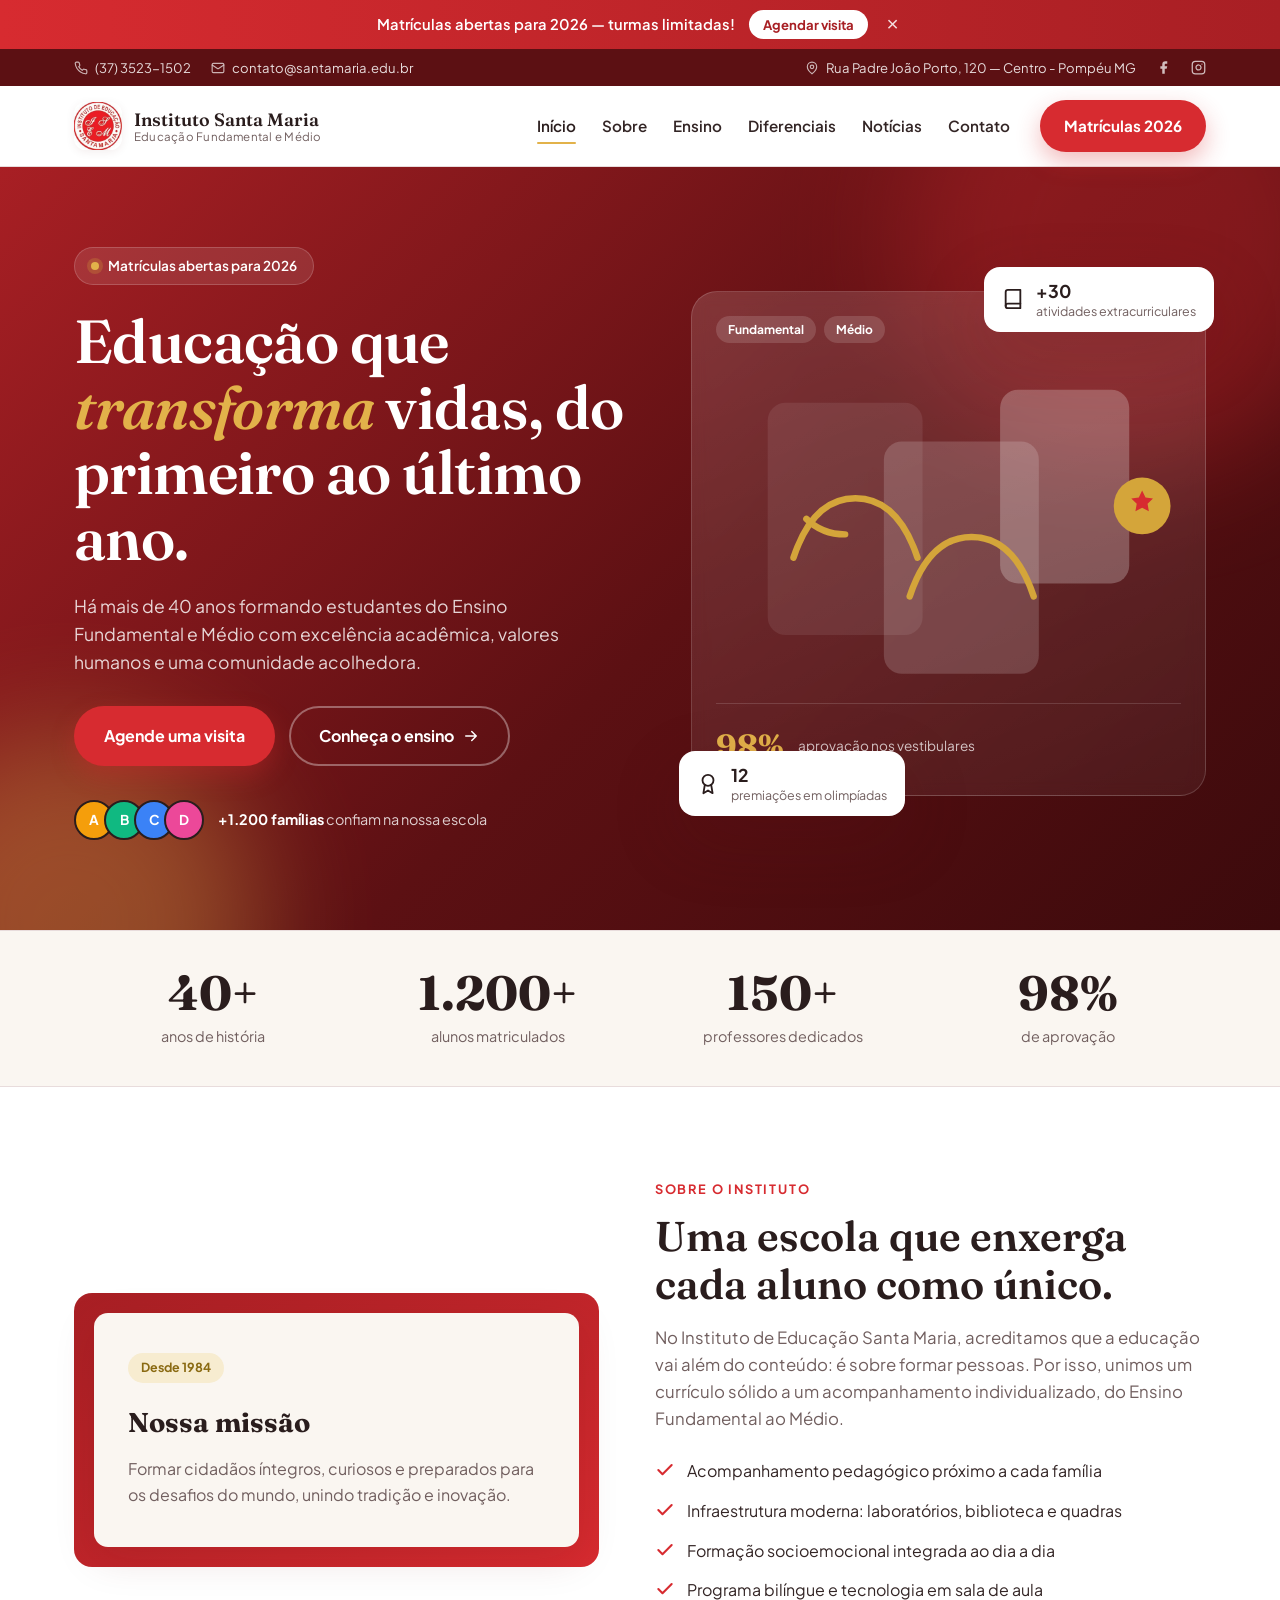
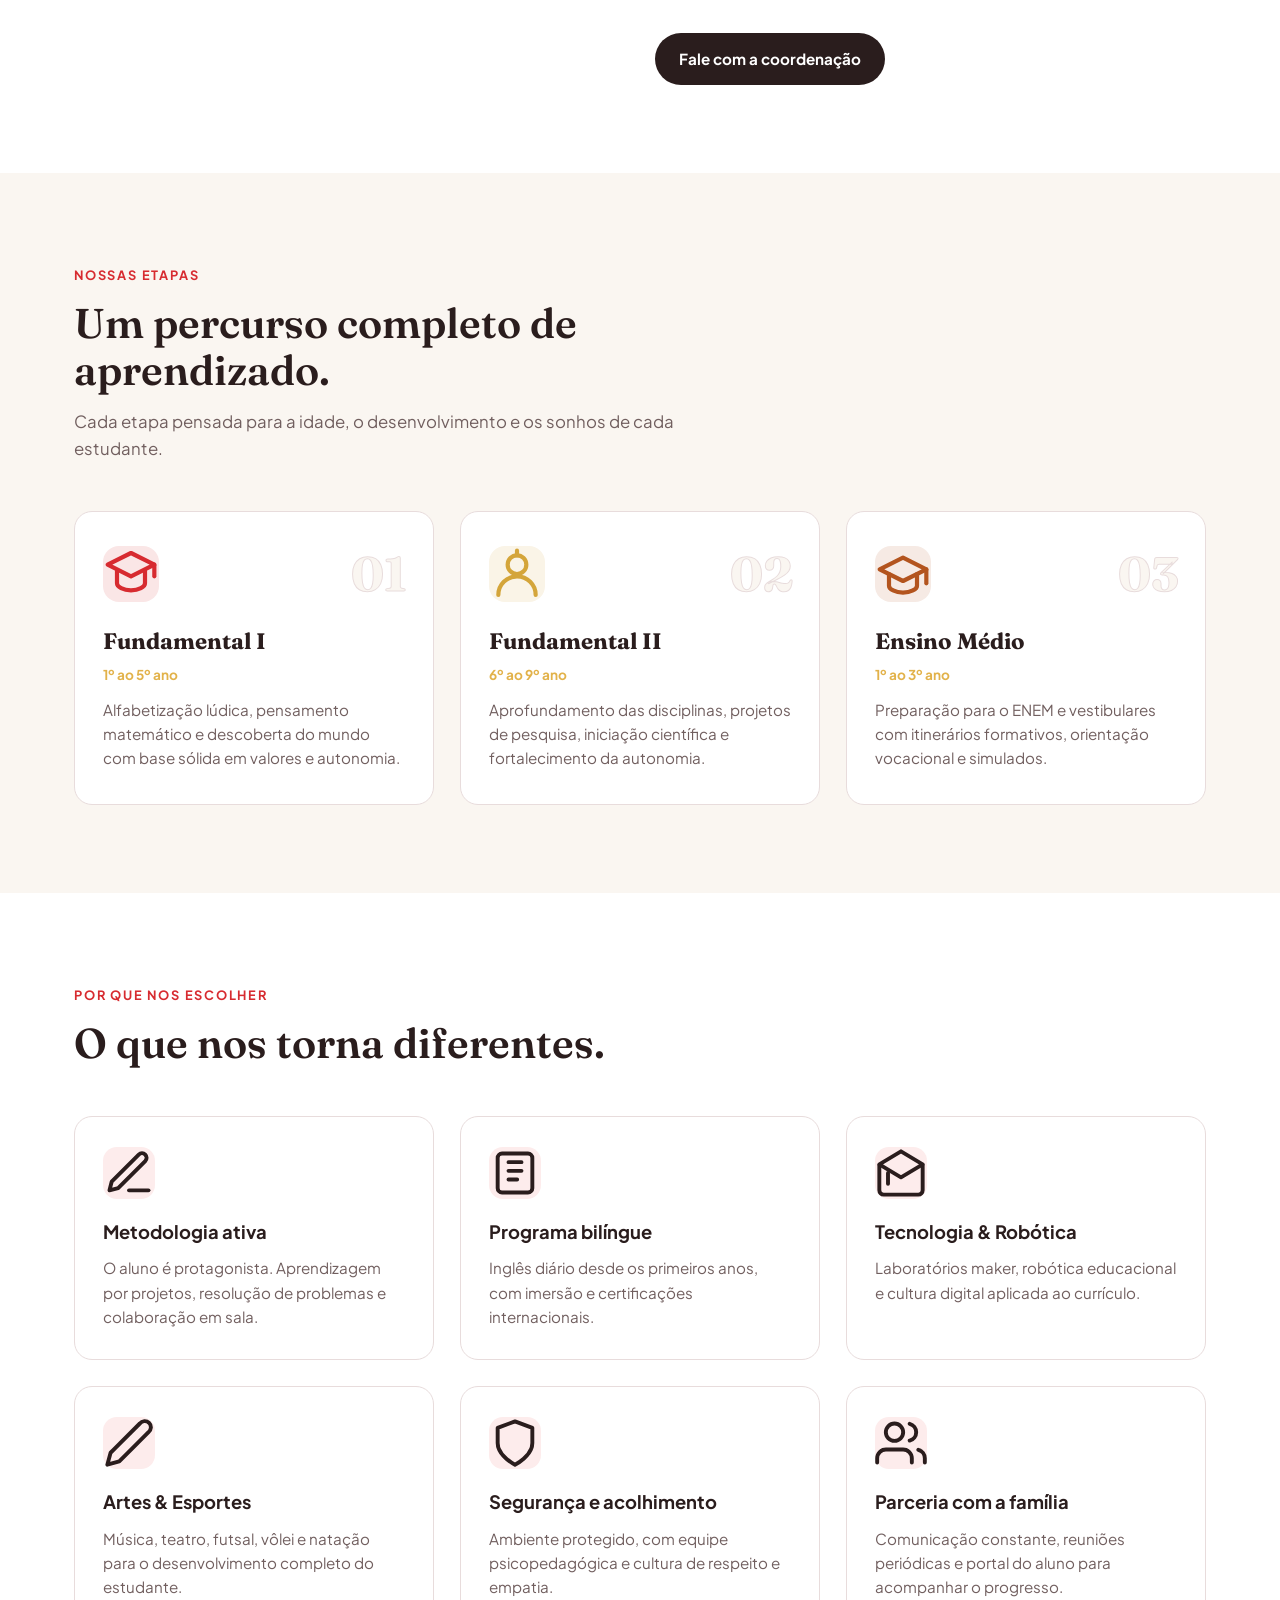
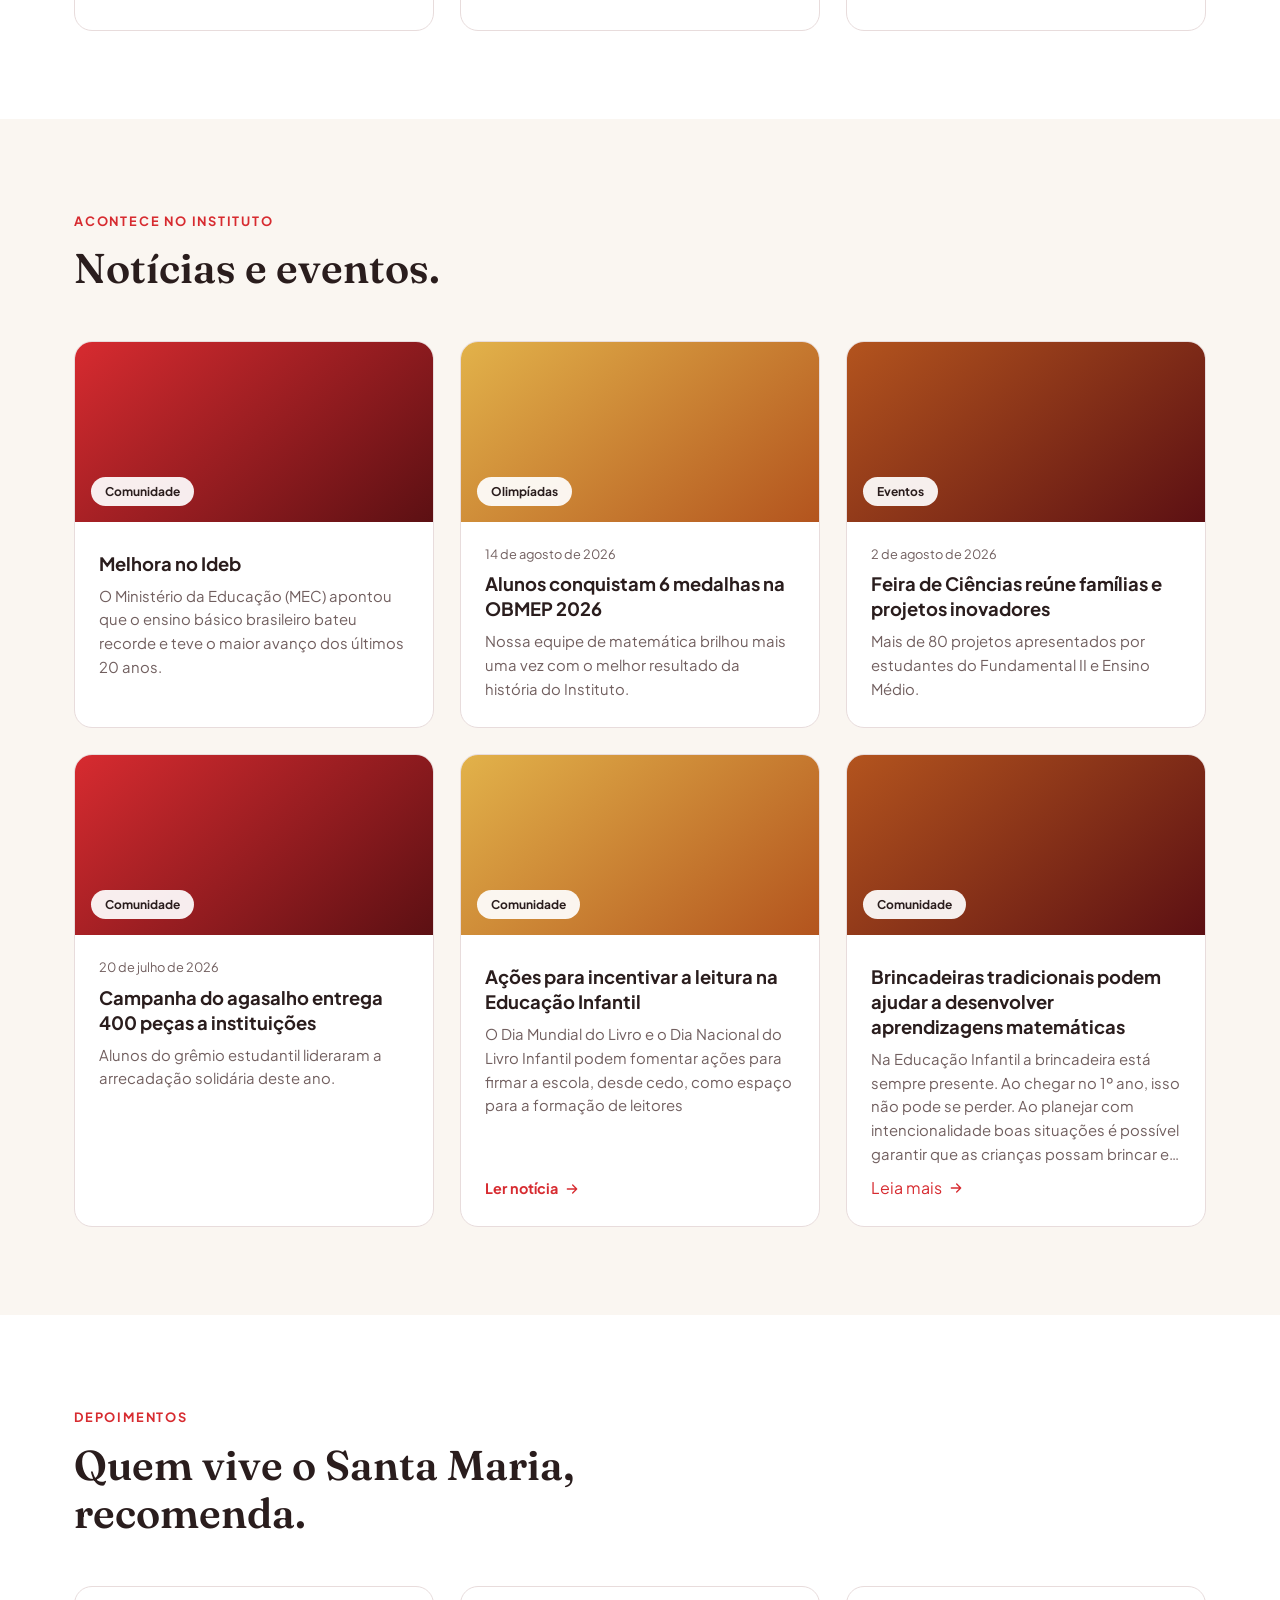
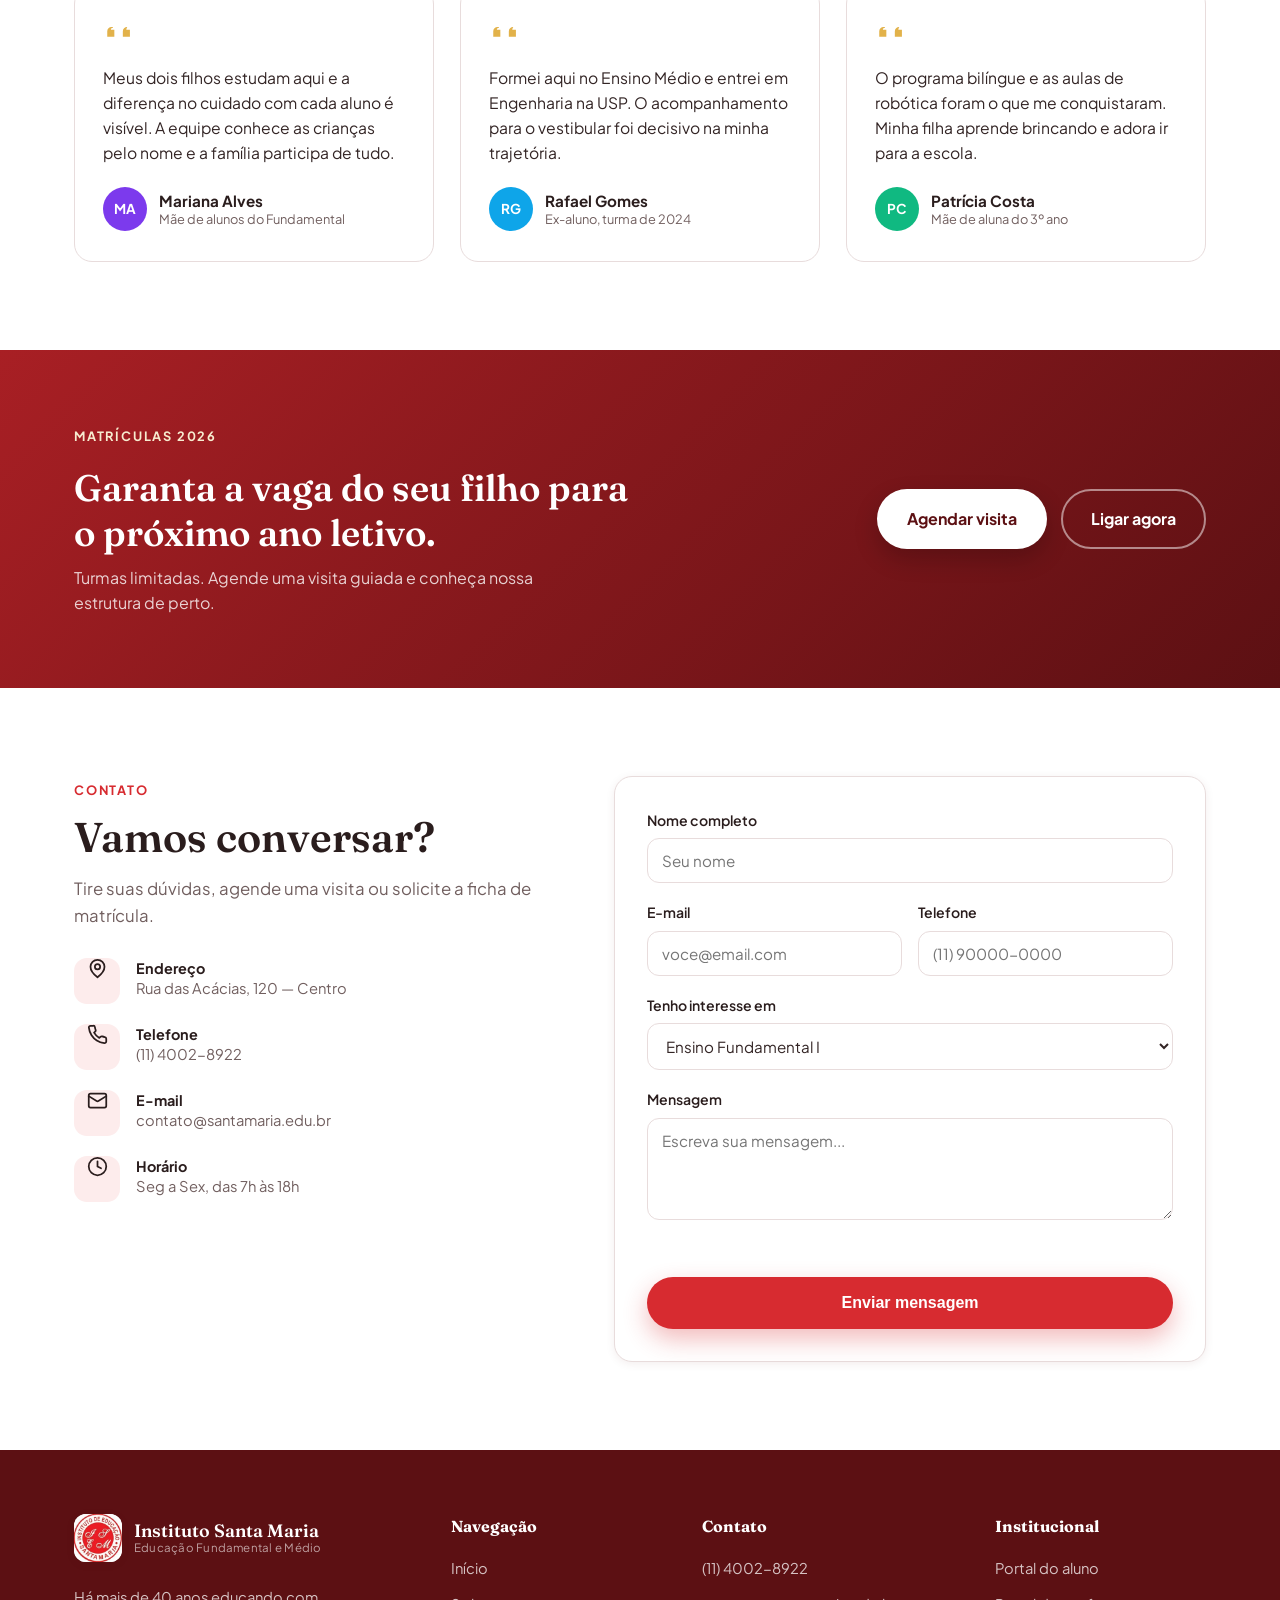
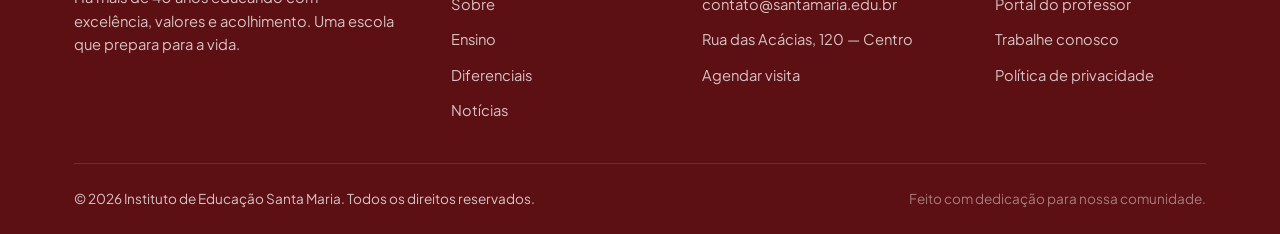
==== index.html @ e044a205 "Leia mais para noticias com conteudo completo (modal)" ====
<!doctype html>
<html lang="pt-BR">
<head>
  <meta charset="UTF-8" />
  <meta name="viewport" content="width=device-width, initial-scale=1.0" />
  <meta name="description" content="Instituto de Educação Santa Maria — Ensino Fundamental e Médio. Educação de excelência que transforma vidas." />
  <meta name="theme-color" content="#d72b30" />
  <title>Instituto de Educação Santa Maria</title>
  <link rel="icon" type="image/png" href="assets/favicon.png" />
  <link rel="preconnect" href="https://fonts.googleapis.com" />
  <link rel="preconnect" href="https://fonts.gstatic.com" crossorigin />
  <link href="https://fonts.googleapis.com/css2?family=Fraunces:opsz,wght@9..144,400;9..144,500;9..144,600;9..144,700&family=Plus+Jakarta+Sans:wght@400;500;600;700;800&display=swap" rel="stylesheet" />
  <link rel="stylesheet" href="css/style.css?v=3" />
</head>
<body>

  <!-- ===== Aviso (editável via CMS) ===== -->
  <div class="aviso" id="avisoBanner" hidden></div>

  <!-- ===== Top bar ===== -->
  <div class="topbar">
    <div class="container topbar__inner">
      <div class="topbar__items">
        <span class="topbar__item">
          <svg class="icon" viewBox="0 0 24 24" fill="none" stroke="currentColor" stroke-width="2" stroke-linecap="round" stroke-linejoin="round"><path d="M22 16.92v3a2 2 0 0 1-2.18 2 19.79 19.79 0 0 1-8.63-3.07 19.5 19.5 0 0 1-6-6 19.79 19.79 0 0 1-3.07-8.67A2 2 0 0 1 4.11 2h3a2 2 0 0 1 2 1.72c.127.96.361 1.903.7 2.81a2 2 0 0 1-.45 2.11L8.09 9.91a16 16 0 0 0 6 6l1.27-1.27a2 2 0 0 1 2.11-.45c.907.339 1.85.573 2.81.7A2 2 0 0 1 22 16.92z"/></svg>
          (37) 3523-1502
        </span>
        <span class="topbar__item topbar__item--hide">
          <svg class="icon" viewBox="0 0 24 24" fill="none" stroke="currentColor" stroke-width="2" stroke-linecap="round" stroke-linejoin="round"><rect x="2" y="4" width="20" height="16" rx="2"/><path d="m22 7-8.97 5.7a1.94 1.94 0 0 1-2.06 0L2 7"/></svg>
          contato@santamaria.edu.br
        </span>
      </div>
      <div class="topbar__items">
        <span class="topbar__item topbar__item--hide">
          <svg class="icon" viewBox="0 0 24 24" fill="none" stroke="currentColor" stroke-width="2" stroke-linecap="round" stroke-linejoin="round"><path d="M20 10c0 6-8 12-8 12s-8-6-8-12a8 8 0 0 1 16 0Z"/><circle cx="12" cy="10" r="3"/></svg>
          Rua Padre João Porto, 120 — Centro - Pompéu MG
        </span>
        <a class="topbar__link" href="#" aria-label="Facebook">
          <svg class="icon" viewBox="0 0 24 24" fill="currentColor"><path d="M18 2h-3a5 5 0 0 0-5 5v3H7v4h3v8h4v-8h3l1-4h-4V7a1 1 0 0 1 1-1h3z"/></svg>
        </a>
        <a class="topbar__link" href="#" aria-label="Instagram">
          <svg class="icon" viewBox="0 0 24 24" fill="none" stroke="currentColor" stroke-width="2" stroke-linecap="round" stroke-linejoin="round"><rect x="2" y="2" width="20" height="20" rx="5"/><path d="M16 11.37A4 4 0 1 1 12.63 8 4 4 0 0 1 16 11.37z"/><line x1="17.5" y1="6.5" x2="17.51" y2="6.5"/></svg>
        </a>
      </div>
    </div>
  </div>

  <!-- ===== Header / Nav ===== -->
  <header class="header" id="header">
    <div class="container header__inner">
      <a href="#inicio" class="brand">
        <span class="brand__emblem" aria-hidden="true">
          <img src="assets/logo-santa-maria.jpg" alt="" />
        </span>
        <span class="brand__text">
          <strong>Instituto Santa Maria</strong>
          <small>Educação Fundamental e Médio</small>
        </span>
      </a>

      <nav class="nav" id="nav">
        <a href="#inicio" class="nav__link is-active">Início</a>
        <a href="#sobre" class="nav__link">Sobre</a>
        <a href="#ensino" class="nav__link">Ensino</a>
        <a href="#diferenciais" class="nav__link">Diferenciais</a>
        <a href="#noticias" class="nav__link">Notícias</a>
        <a href="#contato" class="nav__link">Contato</a>
        <a href="#matricula" class="btn btn--primary nav__cta">Matrículas 2026</a>
      </nav>

      <button class="nav-toggle" id="navToggle" aria-label="Abrir menu" aria-expanded="false">
        <span></span><span></span><span></span>
      </button>
    </div>
  </header>

  <main>
    <!-- ===== Hero ===== -->
    <section class="hero" id="inicio">
      <div class="hero__bg" aria-hidden="true">
        <div class="hero__blob hero__blob--1"></div>
        <div class="hero__blob hero__blob--2"></div>
      </div>
      <div class="container hero__inner">
        <div class="hero__content reveal">
          <span class="chip">
            <span class="chip__dot"></span> Matrículas abertas para 2026
          </span>
          <h1 class="hero__title">Educação que <em>transforma</em> vidas, do primeiro ao último ano.</h1>
          <p class="hero__subtitle">
            Há mais de 40 anos formando estudantes do Ensino Fundamental e Médio com
            excelência acadêmica, valores humanos e uma comunidade acolhedora.
          </p>
          <div class="hero__actions">
            <a href="#matricula" class="btn btn--primary btn--lg">Agende uma visita</a>
            <a href="#ensino" class="btn btn--ghost btn--lg">Conheça o ensino
              <svg class="icon" viewBox="0 0 24 24" fill="none" stroke="currentColor" stroke-width="2" stroke-linecap="round" stroke-linejoin="round"><path d="M5 12h14M13 6l6 6-6 6"/></svg>
            </a>
          </div>
          <div class="hero__trust">
            <div class="hero__avatars" aria-hidden="true">
              <span style="--i:#f59e0b">A</span><span style="--i:#10b981">B</span><span style="--i:#3b82f6">C</span><span style="--i:#ec4899">D</span>
            </div>
            <p><strong>+1.200 famílias</strong> confiam na nossa escola</p>
          </div>
        </div>

        <div class="hero__art reveal">
          <div class="hero__card hero__card--main">
            <div class="hero__card-top">
              <span class="hero__tag">Fundamental</span>
              <span class="hero__tag">Médio</span>
            </div>
            <svg viewBox="0 0 360 260" fill="none" class="hero__illustration">
              <rect x="40" y="40" width="120" height="180" rx="14" fill="#ffffff" opacity="0.08"/>
              <rect x="130" y="70" width="120" height="180" rx="14" fill="#ffffff" opacity="0.16"/>
              <rect x="220" y="30" width="100" height="150" rx="14" fill="#ffffff" opacity="0.24"/>
              <path d="M60 160c10-30 26-46 48-46s38 16 48 46M70 130c8 8 18 12 30 12" stroke="#d4a53a" stroke-width="5" stroke-linecap="round"/>
              <path d="M150 190c10-30 26-46 48-46s38 16 48 46" stroke="#d4a53a" stroke-width="5" stroke-linecap="round"/>
              <circle cx="330" cy="120" r="22" fill="#d4a53a"/>
              <path d="m330 108 2.6 5.4 5.8.8-4.2 4.1 1 5.8-5.2-2.7-5.2 2.7 1-5.8-4.2-4.1 5.8-.8 2.6-5.4Z" fill="#d72b30"/>
            </svg>
            <div class="hero__card-stat">
              <strong>98%</strong>
              <span>aprovação nos vestibulares</span>
            </div>
          </div>
          <div class="hero__float hero__float--a">
            <svg class="icon" viewBox="0 0 24 24" fill="none" stroke="currentColor" stroke-width="2" stroke-linecap="round" stroke-linejoin="round"><path d="M4 19.5A2.5 2.5 0 0 1 6.5 17H20"/><path d="M6.5 2H20v20H6.5A2.5 2.5 0 0 1 4 19.5v-15A2.5 2.5 0 0 1 6.5 2z"/></svg>
            <div><strong>+30</strong><span>atividades extracurriculares</span></div>
          </div>
          <div class="hero__float hero__float--b">
            <svg class="icon" viewBox="0 0 24 24" fill="none" stroke="currentColor" stroke-width="2" stroke-linecap="round" stroke-linejoin="round"><circle cx="12" cy="8" r="6"/><path d="M15.477 12.89 17 22l-5-3-5 3 1.523-9.11"/></svg>
            <div><strong>12</strong><span>premiações em olimpíadas</span></div>
          </div>
        </div>
      </div>
    </section>

    <!-- ===== Stats ===== -->
    <section class="stats">
      <div class="container">
        <div class="stats__grid">
          <div class="stat reveal">
            <span class="stat__num" data-count="40" data-suffix="+">0</span>
            <span class="stat__label">anos de história</span>
          </div>
          <div class="stat reveal">
            <span class="stat__num" data-count="1200" data-suffix="+">0</span>
            <span class="stat__label">alunos matriculados</span>
          </div>
          <div class="stat reveal">
            <span class="stat__num" data-count="150" data-suffix="+">0</span>
            <span class="stat__label">professores dedicados</span>
          </div>
          <div class="stat reveal">
            <span class="stat__num" data-count="98" data-suffix="%">0</span>
            <span class="stat__label">de aprovação</span>
          </div>
        </div>
      </div>
    </section>

    <!-- ===== Sobre ===== -->
    <section class="section" id="sobre">
      <div class="container">
        <div class="split">
          <div class="split__media reveal">
            <div class="frame">
              <div class="frame__content frame__content--about">
                <span class="frame__badge">Desde 1984</span>
                <h3 class="frame__title">Nossa missão</h3>
                <p>Formar cidadãos íntegros, curiosos e preparados para os desafios do mundo, unindo tradição e inovação.</p>
              </div>
            </div>
          </div>
          <div class="split__body reveal">
            <span class="kicker">Sobre o Instituto</span>
            <h2 class="section__title">Uma escola que enxerga cada aluno como único.</h2>
            <p class="section__lead">
              No Instituto de Educação Santa Maria, acreditamos que a educação vai além do conteúdo:
              é sobre formar pessoas. Por isso, unimos um currículo sólido a um acompanhamento
              individualizado, do Ensino Fundamental ao Médio.
            </p>
            <ul class="checklist">
              <li>
                <svg class="icon" viewBox="0 0 24 24" fill="none" stroke="currentColor" stroke-width="2.5" stroke-linecap="round" stroke-linejoin="round"><path d="M20 6 9 17l-5-5"/></svg>
                Acompanhamento pedagógico próximo a cada família
              </li>
              <li>
                <svg class="icon" viewBox="0 0 24 24" fill="none" stroke="currentColor" stroke-width="2.5" stroke-linecap="round" stroke-linejoin="round"><path d="M20 6 9 17l-5-5"/></svg>
                Infraestrutura moderna: laboratórios, biblioteca e quadras
              </li>
              <li>
                <svg class="icon" viewBox="0 0 24 24" fill="none" stroke="currentColor" stroke-width="2.5" stroke-linecap="round" stroke-linejoin="round"><path d="M20 6 9 17l-5-5"/></svg>
                Formação socioemocional integrada ao dia a dia
              </li>
              <li>
                <svg class="icon" viewBox="0 0 24 24" fill="none" stroke="currentColor" stroke-width="2.5" stroke-linecap="round" stroke-linejoin="round"><path d="M20 6 9 17l-5-5"/></svg>
                Programa bilíngue e tecnologia em sala de aula
              </li>
            </ul>
            <a href="#contato" class="btn btn--secondary">Fale com a coordenação</a>
          </div>
        </div>
      </div>
    </section>

    <!-- ===== Ensino ===== -->
    <section class="section section--tinted" id="ensino">
      <div class="container">
        <div class="section__head reveal">
          <span class="kicker">Nossas etapas</span>
          <h2 class="section__title">Um percurso completo de aprendizado.</h2>
          <p class="section__lead">Cada etapa pensada para a idade, o desenvolvimento e os sonhos de cada estudante.</p>
        </div>

        <div class="levels">
          <article class="level reveal">
            <span class="level__num">01</span>
            <div class="level__icon" style="--c:#d72b30">
              <svg viewBox="0 0 24 24" fill="none" stroke="currentColor" stroke-width="1.8" stroke-linecap="round" stroke-linejoin="round"><path d="M12 3 2 8l10 5 10-5-10-5Z"/><path d="M6 10.6V16c0 1.5 2.7 3 6 3s6-1.5 6-3v-5.4"/><path d="M22 8v5"/></svg>
            </div>
            <h3 class="level__title">Fundamental I</h3>
            <p class="level__sub">1º ao 5º ano</p>
            <p class="level__text">Alfabetização lúdica, pensamento matemático e descoberta do mundo com base sólida em valores e autonomia.</p>
          </article>

          <article class="level reveal">
            <span class="level__num">02</span>
            <div class="level__icon" style="--c:#d4a53a">
              <svg viewBox="0 0 24 24" fill="none" stroke="currentColor" stroke-width="1.8" stroke-linecap="round" stroke-linejoin="round"><circle cx="12" cy="8" r="4"/><path d="M4 21a8 8 0 0 1 16 0"/><path d="M12 2v2"/></svg>
            </div>
            <h3 class="level__title">Fundamental II</h3>
            <p class="level__sub">6º ao 9º ano</p>
            <p class="level__text">Aprofundamento das disciplinas, projetos de pesquisa, iniciação científica e fortalecimento da autonomia.</p>
          </article>

          <article class="level reveal">
            <span class="level__num">03</span>
            <div class="level__icon" style="--c:#b3541e">
              <svg viewBox="0 0 24 24" fill="none" stroke="currentColor" stroke-width="1.8" stroke-linecap="round" stroke-linejoin="round"><path d="M22 10 12 5 2 10l10 5 10-5Z"/><path d="M6 12v5c0 1.5 2.7 3 6 3s6-1.5 6-3v-5"/><path d="M22 10v6"/></svg>
            </div>
            <h3 class="level__title">Ensino Médio</h3>
            <p class="level__sub">1º ao 3º ano</p>
            <p class="level__text">Preparação para o ENEM e vestibulares com itinerários formativos, orientação vocacional e simulados.</p>
          </article>
        </div>
      </div>
    </section>

    <!-- ===== Diferenciais ===== -->
    <section class="section" id="diferenciais">
      <div class="container">
        <div class="section__head reveal">
          <span class="kicker">Por que nos escolher</span>
          <h2 class="section__title">O que nos torna diferentes.</h2>
        </div>

        <div class="features">
          <div class="feature reveal">
            <div class="feature__icon"><svg viewBox="0 0 24 24" fill="none" stroke="currentColor" stroke-width="1.8" stroke-linecap="round" stroke-linejoin="round"><path d="M12 20h9"/><path d="M16.5 3.5a2.1 2.1 0 0 1 3 3L7 19l-4 1 1-4Z"/></svg></div>
            <h3>Metodologia ativa</h3>
            <p>O aluno é protagonista. Aprendizagem por projetos, resolução de problemas e colaboração em sala.</p>
          </div>
          <div class="feature reveal">
            <div class="feature__icon"><svg viewBox="0 0 24 24" fill="none" stroke="currentColor" stroke-width="1.8" stroke-linecap="round" stroke-linejoin="round"><rect x="4" y="3" width="16" height="18" rx="2"/><path d="M9 7h6M9 11h6M9 15h4"/></svg></div>
            <h3>Programa bilíngue</h3>
            <p>Inglês diário desde os primeiros anos, com imersão e certificações internacionais.</p>
          </div>
          <div class="feature reveal">
            <div class="feature__icon"><svg viewBox="0 0 24 24" fill="none" stroke="currentColor" stroke-width="1.8" stroke-linecap="round" stroke-linejoin="round"><path d="M22 8.35V20a2 2 0 0 1-2 2H4a2 2 0 0 1-2-2V8.35"/><path d="M12 2 2 8l10 6L22 8l-10-6Z"/><path d="M6 12v5"/></svg></div>
            <h3>Tecnologia &amp; Robótica</h3>
            <p>Laboratórios maker, robótica educacional e cultura digital aplicada ao currículo.</p>
          </div>
          <div class="feature reveal">
            <div class="feature__icon"><svg viewBox="0 0 24 24" fill="none" stroke="currentColor" stroke-width="1.8" stroke-linecap="round" stroke-linejoin="round"><path d="M17 3a2.85 2.85 0 1 1 4 4L7.5 20.5 2 22l1.5-5.5Z"/></svg></div>
            <h3>Artes &amp; Esportes</h3>
            <p>Música, teatro, futsal, vôlei e natação para o desenvolvimento completo do estudante.</p>
          </div>
          <div class="feature reveal">
            <div class="feature__icon"><svg viewBox="0 0 24 24" fill="none" stroke="currentColor" stroke-width="1.8" stroke-linecap="round" stroke-linejoin="round"><path d="M12 22s8-4 8-10V5l-8-3-8 3v7c0 6 8 10 8 10Z"/></svg></div>
            <h3>Segurança e acolhimento</h3>
            <p>Ambiente protegido, com equipe psicopedagógica e cultura de respeito e empatia.</p>
          </div>
          <div class="feature reveal">
            <div class="feature__icon"><svg viewBox="0 0 24 24" fill="none" stroke="currentColor" stroke-width="1.8" stroke-linecap="round" stroke-linejoin="round"><path d="M17 21v-2a4 4 0 0 0-4-4H5a4 4 0 0 0-4 4v2"/><circle cx="9" cy="7" r="4"/><path d="M23 21v-2a4 4 0 0 0-3-3.87M16 3.13a4 4 0 0 1 0 7.75"/></svg></div>
            <h3>Parceria com a família</h3>
            <p>Comunicação constante, reuniões periódicas e portal do aluno para acompanhar o progresso.</p>
          </div>
        </div>
      </div>
    </section>

    <!-- ===== Notícias ===== -->
    <section class="section section--tinted" id="noticias">
      <div class="container">
        <div class="section__head reveal">
          <span class="kicker">Acontece no Instituto</span>
          <h2 class="section__title">Notícias e eventos.</h2>
        </div>

        <div class="news" id="newsGrid"></div>
      </div>
    </section>

    <!-- ===== Depoimentos ===== -->
    <section class="section">
      <div class="container">
        <div class="section__head reveal">
          <span class="kicker">Depoimentos</span>
          <h2 class="section__title">Quem vive o Santa Maria, recomenda.</h2>
        </div>

        <div class="quotes" id="depoimentosGrid"></div>
      </div>
    </section>

    <!-- ===== Matrícula CTA ===== -->
    <section class="cta" id="matricula">
      <div class="container cta__inner reveal">
        <div class="cta__content">
          <span class="kicker kicker--light">Matrículas 2026</span>
          <h2 class="cta__title">Garanta a vaga do seu filho para o próximo ano letivo.</h2>
          <p class="cta__text">Turmas limitadas. Agende uma visita guiada e conheça nossa estrutura de perto.</p>
        </div>
        <div class="cta__actions">
          <a href="#contato" class="btn btn--light btn--lg">Agendar visita</a>
          <a href="tel:1140028922" class="btn btn--outline-light btn--lg">Ligar agora</a>
        </div>
      </div>
    </section>

    <!-- ===== Contato ===== -->
    <section class="section" id="contato">
      <div class="container">
        <div class="contact">
          <div class="contact__info reveal">
            <span class="kicker">Contato</span>
            <h2 class="section__title">Vamos conversar?</h2>
            <p class="section__lead">Tire suas dúvidas, agende uma visita ou solicite a ficha de matrícula.</p>

            <ul class="contact__list">
              <li>
                <div class="contact__icon"><svg class="icon" viewBox="0 0 24 24" fill="none" stroke="currentColor" stroke-width="2" stroke-linecap="round" stroke-linejoin="round"><path d="M20 10c0 6-8 12-8 12s-8-6-8-12a8 8 0 0 1 16 0Z"/><circle cx="12" cy="10" r="3"/></svg></div>
                <div><strong>Endereço</strong><span>Rua das Acácias, 120 — Centro</span></div>
              </li>
              <li>
                <div class="contact__icon"><svg class="icon" viewBox="0 0 24 24" fill="none" stroke="currentColor" stroke-width="2" stroke-linecap="round" stroke-linejoin="round"><path d="M22 16.92v3a2 2 0 0 1-2.18 2 19.79 19.79 0 0 1-8.63-3.07 19.5 19.5 0 0 1-6-6 19.79 19.79 0 0 1-3.07-8.67A2 2 0 0 1 4.11 2h3a2 2 0 0 1 2 1.72c.127.96.361 1.903.7 2.81a2 2 0 0 1-.45 2.11L8.09 9.91a16 16 0 0 0 6 6l1.27-1.27a2 2 0 0 1 2.11-.45c.907.339 1.85.573 2.81.7A2 2 0 0 1 22 16.92z"/></svg></div>
                <div><strong>Telefone</strong><span>(11) 4002-8922</span></div>
              </li>
              <li>
                <div class="contact__icon"><svg class="icon" viewBox="0 0 24 24" fill="none" stroke="currentColor" stroke-width="2" stroke-linecap="round" stroke-linejoin="round"><rect x="2" y="4" width="20" height="16" rx="2"/><path d="m22 7-8.97 5.7a1.94 1.94 0 0 1-2.06 0L2 7"/></svg></div>
                <div><strong>E-mail</strong><span>contato@santamaria.edu.br</span></div>
              </li>
              <li>
                <div class="contact__icon"><svg class="icon" viewBox="0 0 24 24" fill="none" stroke="currentColor" stroke-width="2" stroke-linecap="round" stroke-linejoin="round"><circle cx="12" cy="12" r="10"/><path d="M12 6v6l4 2"/></svg></div>
                <div><strong>Horário</strong><span>Seg a Sex, das 7h às 18h</span></div>
              </li>
            </ul>
          </div>

          <form class="contact__form reveal" id="contactForm" novalidate>
            <div class="field">
              <label for="nome">Nome completo</label>
              <input type="text" id="nome" name="nome" placeholder="Seu nome" required />
            </div>
            <div class="field-row">
              <div class="field">
                <label for="email">E-mail</label>
                <input type="email" id="email" name="email" placeholder="voce@email.com" required />
              </div>
              <div class="field">
                <label for="telefone">Telefone</label>
                <input type="tel" id="telefone" name="telefone" placeholder="(11) 90000-0000" />
              </div>
            </div>
            <div class="field">
              <label for="interesse">Tenho interesse em</label>
              <select id="interesse" name="interesse">
                <option value="fund1">Ensino Fundamental I</option>
                <option value="fund2">Ensino Fundamental II</option>
                <option value="medio">Ensino Médio</option>
                <option value="visita">Agendar visita</option>
                <option value="outro">Outro assunto</option>
              </select>
            </div>
            <div class="field">
              <label for="mensagem">Mensagem</label>
              <textarea id="mensagem" name="mensagem" rows="4" placeholder="Escreva sua mensagem..." required></textarea>
            </div>
            <p class="form__msg" id="formMsg" role="status"></p>
            <button type="submit" class="btn btn--primary btn--lg btn--block">Enviar mensagem</button>
          </form>
        </div>
      </div>
    </section>
  </main>

  <!-- ===== Footer ===== -->
  <footer class="footer">
    <div class="container">
      <div class="footer__grid">
        <div class="footer__brand">
          <a href="#inicio" class="brand brand--light">
            <span class="brand__emblem" aria-hidden="true">
              <img src="assets/logo-santa-maria.jpg" alt="" />
            </span>
            <span class="brand__text">
              <strong>Instituto Santa Maria</strong>
              <small>Educação Fundamental e Médio</small>
            </span>
          </a>
          <p class="footer__about">Há mais de 40 anos educando com excelência, valores e acolhimento. Uma escola que prepara para a vida.</p>
        </div>

        <nav class="footer__col">
          <h4>Navegação</h4>
          <a href="#inicio">Início</a>
          <a href="#sobre">Sobre</a>
          <a href="#ensino">Ensino</a>
          <a href="#diferenciais">Diferenciais</a>
          <a href="#noticias">Notícias</a>
        </nav>

        <div class="footer__col">
          <h4>Contato</h4>
          <a href="tel:1140028922">(11) 4002-8922</a>
          <a href="mailto:contato@santamaria.edu.br">contato@santamaria.edu.br</a>
          <a href="#">Rua das Acácias, 120 — Centro</a>
          <a href="#contato">Agendar visita</a>
        </div>

        <div class="footer__col">
          <h4>Institucional</h4>
          <a href="#">Portal do aluno</a>
          <a href="#">Portal do professor</a>
          <a href="#">Trabalhe conosco</a>
          <a href="#">Política de privacidade</a>
        </div>
      </div>

      <div class="footer__bottom">
        <p>© <span id="year"></span> Instituto de Educação Santa Maria. Todos os direitos reservados.</p>
        <p class="footer__made">Feito com dedicação para nossa comunidade.</p>
      </div>
    </div>
  </footer>

  <button class="backtop" id="backTop" aria-label="Voltar ao topo">
    <svg class="icon" viewBox="0 0 24 24" fill="none" stroke="currentColor" stroke-width="2" stroke-linecap="round" stroke-linejoin="round"><path d="M12 19V5M5 12l7-7 7 7"/></svg>
  </button>

  <!-- Modal de notícia completa -->
  <div class="modal" id="noticiaModal" hidden>
    <div class="modal__overlay" data-modal-close></div>
    <div class="modal__panel" role="dialog" aria-modal="true">
      <button class="modal__close" data-modal-close aria-label="Fechar">&times;</button>
      <div class="modal__body" id="noticiaModalBody"></div>
    </div>
  </div>

  <script src="js/main.js?v=3"></script>

  <!-- Netlify Identity Widget: processa o convite (#invite_token) e login -->
  <script type="text/javascript" src="https://identity.netlify.com/v1/netlify-identity-widget.js"></script>
  <script>
    if (window.netlifyIdentity) {
      window.netlifyIdentity.on("init", function (user) {
        if (!user) {
          window.netlifyIdentity.on("login", function () {
            document.location.href = "/admin/";
          });
        }
      });
    }
  </script>
</body>
</html>
---- css/style.css ----
/* ============================================================
   Instituto de Educação Santa Maria — stylesheet
   ============================================================ */

:root {
  --red: #d72b30;
  --red-dark: #a81f24;
  --red-deep: #5c1013;
  --red-soft: #fdecec;
  --gold: #e2b24a;
  --gold-soft: #f7ecd0;
  --cream: #faf6f1;
  --white: #ffffff;
  --heading: #2a1d1d;
  --ink: #332525;
  --muted: #715f5f;
  --line: #e8dcdc;
  --shadow-sm: 0 2px 10px rgba(92, 16, 19, 0.07);
  --shadow-md: 0 12px 40px rgba(92, 16, 19, 0.13);
  --shadow-lg: 0 24px 70px rgba(92, 16, 19, 0.2);
  --radius: 18px;
  --font-display: "Fraunces", Georgia, serif;
  --font-body: "Plus Jakarta Sans", "Segoe UI", sans-serif;
}

* { box-sizing: border-box; }

html { scroll-behavior: smooth; }

body {
  margin: 0;
  font-family: var(--font-body);
  color: var(--ink);
  background: var(--white);
  line-height: 1.6;
  -webkit-font-smoothing: antialiased;
}

img, svg { display: block; max-width: 100%; }
a { color: inherit; text-decoration: none; }

.container {
  width: 100%;
  max-width: 1180px;
  margin-inline: auto;
  padding-inline: 24px;
}

.icon { width: 18px; height: 18px; flex: none; }

/* ---------- Reveal animation ---------- */
.reveal {
  opacity: 0;
  transform: translateY(24px);
  transition: opacity 0.7s ease, transform 0.7s ease;
}
.reveal.is-visible {
  opacity: 1;
  transform: none;
}

/* ---------- Buttons ---------- */
.btn {
  display: inline-flex;
  align-items: center;
  justify-content: center;
  gap: 8px;
  padding: 12px 22px;
  border-radius: 999px;
  font-weight: 700;
  font-size: 0.95rem;
  cursor: pointer;
  border: 2px solid transparent;
  transition: transform 0.2s ease, box-shadow 0.2s ease, background 0.2s ease, color 0.2s ease;
  white-space: nowrap;
}
.btn:hover { transform: translateY(-2px); }
.btn:active { transform: translateY(0); }

.btn--lg { padding: 15px 28px; font-size: 1rem; }
.btn--block { width: 100%; }

.btn--primary {
  background: var(--red);
  color: #fff;
  box-shadow: 0 10px 24px rgba(215, 43, 48, 0.32);
}
.btn--primary:hover { background: var(--red-dark); box-shadow: 0 14px 30px rgba(215, 43, 48, 0.42); }

.btn--secondary {
  background: var(--heading);
  color: #fff;
}
.btn--secondary:hover { background: var(--red-deep); }

.btn--ghost {
  background: transparent;
  color: #fff;
  border-color: rgba(255, 255, 255, 0.35);
}
.btn--ghost:hover { background: rgba(255, 255, 255, 0.1); }

.btn--light { background: #fff; color: var(--red-deep); box-shadow: 0 10px 24px rgba(0,0,0,0.2); }
.btn--light:hover { background: var(--gold-soft); }

.btn--outline-light { background: transparent; color: #fff; border-color: rgba(255,255,255,0.5); }
.btn--outline-light:hover { background: rgba(255,255,255,0.12); }

/* ---------- Top bar ---------- */
.topbar {
  background: var(--red-deep);
  color: rgba(255, 255, 255, 0.85);
  font-size: 0.82rem;
}
.topbar__inner {
  display: flex;
  align-items: center;
  justify-content: space-between;
  gap: 16px;
  padding-block: 8px;
}
.topbar__items { display: flex; align-items: center; gap: 20px; }
.topbar__item { display: inline-flex; align-items: center; gap: 7px; }
.topbar__item .icon { width: 14px; height: 14px; opacity: 0.8; }
.topbar__link { opacity: 0.85; transition: opacity 0.2s; }
.topbar__link:hover { opacity: 1; }
.topbar__link .icon { width: 15px; height: 15px; }

/* ---------- Header ---------- */
.header {
  position: sticky;
  top: 0;
  z-index: 50;
  background: rgba(255, 255, 255, 0.9);
  backdrop-filter: blur(12px);
  border-bottom: 1px solid var(--line);
  transition: box-shadow 0.3s ease;
}
.header.is-scrolled { box-shadow: var(--shadow-sm); }
.header__inner {
  display: flex;
  align-items: center;
  justify-content: space-between;
  gap: 16px;
  padding-block: 14px;
}

.brand { display: inline-flex; align-items: center; gap: 12px; }
.brand__emblem {
  width: 48px;
  height: 48px;
  flex: none;
  border-radius: 12px;
  overflow: hidden;
  background: #fff;
  box-shadow: var(--shadow-sm);
}
.brand__emblem img { width: 100%; height: 100%; object-fit: cover; }
.brand__text { display: flex; flex-direction: column; line-height: 1.2; }
.brand__text strong { font-family: var(--font-display); font-size: 1.12rem; font-weight: 600; color: var(--heading); }
.brand__text small { font-size: 0.72rem; color: var(--muted); letter-spacing: 0.02em; }

.nav { display: flex; align-items: center; gap: 26px; }
.nav__link {
  font-weight: 600;
  font-size: 0.95rem;
  color: var(--ink);
  position: relative;
  padding-block: 4px;
}
.nav__link::after {
  content: "";
  position: absolute;
  left: 0;
  bottom: -2px;
  width: 0;
  height: 2px;
  background: var(--gold);
  border-radius: 2px;
  transition: width 0.25s ease;
}
.nav__link:hover::after, .nav__link.is-active::after { width: 100%; }
.nav__link.is-active { color: var(--heading); }
.nav__cta { margin-left: 4px; }

.nav-toggle {
  display: none;
  flex-direction: column;
  gap: 5px;
  background: none;
  border: none;
  cursor: pointer;
  padding: 8px;
}
.nav-toggle span {
  width: 24px;
  height: 2px;
  background: var(--heading);
  border-radius: 2px;
  transition: transform 0.3s ease, opacity 0.3s ease;
}
.nav-toggle.is-open span:nth-child(1) { transform: translateY(7px) rotate(45deg); }
.nav-toggle.is-open span:nth-child(2) { opacity: 0; }
.nav-toggle.is-open span:nth-child(3) { transform: translateY(-7px) rotate(-45deg); }

/* ---------- Hero ---------- */
.hero {
  position: relative;
  background: linear-gradient(135deg, #a81f24 0%, #5c1013 55%, #3c0a0c 100%);
  color: #fff;
  overflow: hidden;
}
.hero__bg { position: absolute; inset: 0; pointer-events: none; }
.hero__blob { position: absolute; border-radius: 50%; filter: blur(60px); opacity: 0.35; }
.hero__blob--1 { width: 460px; height: 460px; background: var(--red); top: -160px; right: -80px; }
.hero__blob--2 { width: 380px; height: 380px; background: var(--gold); bottom: -180px; left: -120px; }

.hero__inner {
  position: relative;
  display: grid;
  grid-template-columns: 1.05fr 0.95fr;
  gap: 48px;
  align-items: center;
  padding-block: 80px 90px;
}

.chip {
  display: inline-flex;
  align-items: center;
  gap: 9px;
  padding: 7px 16px;
  border-radius: 999px;
  background: rgba(255, 255, 255, 0.1);
  border: 1px solid rgba(255, 255, 255, 0.18);
  font-size: 0.85rem;
  font-weight: 600;
}
.chip__dot { width: 8px; height: 8px; border-radius: 50%; background: var(--gold); box-shadow: 0 0 0 4px rgba(212,165,58,0.25); }

.hero__title {
  font-family: var(--font-display);
  font-size: clamp(2.3rem, 5.2vw, 3.8rem);
  font-weight: 600;
  line-height: 1.08;
  margin: 24px 0 20px;
  letter-spacing: -0.01em;
}
.hero__title em { font-style: italic; color: var(--gold); }

.hero__subtitle {
  font-size: 1.1rem;
  color: rgba(255, 255, 255, 0.82);
  max-width: 520px;
  margin: 0 0 30px;
}

.hero__actions { display: flex; flex-wrap: wrap; gap: 14px; }

.hero__trust { display: flex; align-items: center; gap: 14px; margin-top: 34px; }
.hero__avatars { display: flex; }
.hero__avatars span {
  width: 40px; height: 40px; border-radius: 50%;
  background: var(--i, #888); color: #fff;
  display: grid; place-items: center;
  font-weight: 700; font-size: 0.85rem;
  border: 2px solid var(--heading);
  margin-left: -10px;
}
.hero__avatars span:first-child { margin-left: 0; }
.hero__trust p { margin: 0; font-size: 0.9rem; color: rgba(255,255,255,0.8); }
.hero__trust strong { color: #fff; }

/* Hero art */
.hero__art { position: relative; }
.hero__card {
  position: relative;
  background: linear-gradient(160deg, rgba(255,255,255,0.14), rgba(255,255,255,0.05));
  border: 1px solid rgba(255,255,255,0.16);
  border-radius: 26px;
  padding: 24px;
  backdrop-filter: blur(8px);
}
.hero__card-top { display: flex; gap: 8px; margin-bottom: 8px; }
.hero__tag { font-size: 0.75rem; font-weight: 700; padding: 4px 12px; border-radius: 999px; background: rgba(255,255,255,0.14); }
.hero__illustration { width: 100%; height: auto; }
.hero__card-stat {
  display: flex; align-items: center; gap: 14px;
  margin-top: 16px; padding-top: 16px;
  border-top: 1px solid rgba(255,255,255,0.14);
}
.hero__card-stat strong { font-family: var(--font-display); font-size: 2rem; color: var(--gold); }
.hero__card-stat span { font-size: 0.85rem; color: rgba(255,255,255,0.75); }

.hero__float {
  position: absolute;
  display: flex; align-items: center; gap: 12px;
  background: #fff; color: var(--ink);
  padding: 13px 18px; border-radius: 16px;
  box-shadow: var(--shadow-lg);
}
.hero__float .icon { width: 22px; height: 22px; color: var(--heading); }
.hero__float div { display: flex; flex-direction: column; line-height: 1.3; }
.hero__float strong { font-size: 1.1rem; color: var(--heading); }
.hero__float span { font-size: 0.78rem; color: var(--muted); }
.hero__float--a { top: -24px; right: -8px; }
.hero__float--b { bottom: -20px; left: -12px; }

/* ---------- Stats ---------- */
.stats { background: var(--cream); border-block: 1px solid var(--line); }
.stats__grid {
  display: grid;
  grid-template-columns: repeat(4, 1fr);
  gap: 8px;
}
.stat { text-align: center; padding: 38px 16px; }
.stat__num {
  font-family: var(--font-display);
  font-size: clamp(2rem, 4vw, 3rem);
  font-weight: 700;
  color: var(--heading);
  display: block;
  line-height: 1;
}
.stat__label { color: var(--muted); font-size: 0.9rem; margin-top: 8px; display: block; }

/* ---------- Sections ---------- */
.section { padding-block: 88px; }
.section--tinted { background: var(--cream); }

.kicker {
  display: inline-block;
  font-size: 0.8rem;
  font-weight: 700;
  text-transform: uppercase;
  letter-spacing: 0.14em;
  color: var(--red);
  margin-bottom: 14px;
}
.kicker--light { color: var(--gold-soft); }

.section__head { max-width: 640px; margin-bottom: 48px; }
.section__head.is-center { margin-inline: auto; text-align: center; }
.section__title {
  font-family: var(--font-display);
  font-size: clamp(1.8rem, 3.6vw, 2.6rem);
  font-weight: 600;
  line-height: 1.15;
  color: var(--heading);
  margin: 0 0 14px;
}
.section__lead { color: var(--muted); font-size: 1.05rem; margin: 0; }

/* ---------- Split (Sobre) ---------- */
.split {
  display: grid;
  grid-template-columns: 1fr 1.05fr;
  gap: 56px;
  align-items: center;
}
.split__body .section__title { margin-bottom: 16px; }
.split__body .section__lead { margin-bottom: 26px; }

.frame {
  position: relative;
  border-radius: var(--radius);
  background: linear-gradient(150deg, #a81f24, #d72b30);
  padding: 20px;
}
.frame__content {
  border-radius: 14px;
  background: var(--cream);
  padding: 40px 34px;
  box-shadow: var(--shadow-md);
}
.frame--about { min-height: 300px; }
.frame__badge {
  display: inline-block;
  background: var(--gold-soft);
  color: #8a6a12;
  font-weight: 700; font-size: 0.78rem;
  padding: 5px 13px; border-radius: 999px;
  margin-bottom: 18px;
}
.frame__title { font-family: var(--font-display); font-size: 1.7rem; color: var(--heading); margin: 0 0 12px; }
.frame__content p { color: var(--muted); margin: 0; }

.checklist { list-style: none; padding: 0; margin: 0 0 30px; display: grid; gap: 14px; }
.checklist li { display: flex; align-items: flex-start; gap: 12px; }
.checklist .icon { width: 20px; height: 20px; color: var(--red); margin-top: 2px; }

/* ---------- Levels (Ensino) ---------- */
.levels { display: grid; grid-template-columns: repeat(3, 1fr); gap: 26px; }
.level {
  position: relative;
  background: #fff;
  border: 1px solid var(--line);
  border-radius: var(--radius);
  padding: 34px 28px;
  transition: transform 0.25s ease, box-shadow 0.25s ease;
}
.level:hover { transform: translateY(-6px); box-shadow: var(--shadow-md); }
.level__num {
  position: absolute;
  top: 24px; right: 26px;
  font-family: var(--font-display);
  font-size: 3rem; font-weight: 700;
  color: var(--cream);
  -webkit-text-stroke: 1px var(--line);
}
.level__icon {
  width: 56px; height: 56px;
  border-radius: 16px;
  display: grid; place-items: center;
  background: color-mix(in srgb, var(--c) 12%, #fff);
  color: var(--c);
  margin-bottom: 22px;
}
.level__icon .icon { width: 26px; height: 26px; }
.level__title { font-family: var(--font-display); font-size: 1.4rem; color: var(--heading); margin: 0 0 4px; }
.level__sub { color: var(--gold); font-weight: 700; font-size: 0.85rem; margin: 0 0 12px; }
.level__text { color: var(--muted); margin: 0; font-size: 0.95rem; }

/* ---------- Features (Diferenciais) ---------- */
.features { display: grid; grid-template-columns: repeat(3, 1fr); gap: 26px; }
.feature {
  background: #fff;
  border: 1px solid var(--line);
  border-radius: var(--radius);
  padding: 30px 28px;
  transition: transform 0.25s ease, box-shadow 0.25s ease;
}
.feature:hover { transform: translateY(-5px); box-shadow: var(--shadow-md); }
.feature__icon {
  width: 52px; height: 52px;
  border-radius: 14px;
  background: var(--red-soft);
  color: var(--heading);
  display: grid; place-items: center;
  margin-bottom: 18px;
}
.feature__icon .icon { width: 24px; height: 24px; }
.feature h3 { font-size: 1.15rem; color: var(--heading); margin: 0 0 10px; }
.feature p { color: var(--muted); margin: 0; font-size: 0.95rem; }

/* ---------- News ---------- */
.news { display: grid; grid-template-columns: repeat(3, 1fr); gap: 26px; }
.news__card {
  background: #fff;
  border: 1px solid var(--line);
  border-radius: var(--radius);
  overflow: hidden;
  transition: transform 0.25s ease, box-shadow 0.25s ease;
  display: flex; flex-direction: column;
}
.news__card:hover { transform: translateY(-6px); box-shadow: var(--shadow-md); }
.news__thumb {
  height: 180px;
  position: relative;
  display: flex; align-items: flex-end;
  padding: 16px;
}
.news__thumb--1 { background: linear-gradient(140deg, #d72b30, #5c1013); }
.news__thumb--2 { background: linear-gradient(140deg, #e2b24a, #b3541e); }
.news__thumb--3 { background: linear-gradient(140deg, #b3541e, #5c1013); }
.news__cat {
  background: rgba(255,255,255,0.92);
  color: var(--heading);
  font-size: 0.75rem; font-weight: 700;
  padding: 5px 14px; border-radius: 999px;
}
.news__body { padding: 22px 24px 26px; display: flex; flex-direction: column; gap: 8px; flex: 1; }
.news__date { color: var(--muted); font-size: 0.8rem; }
.news__body h3 { font-size: 1.15rem; color: var(--heading); margin: 0; line-height: 1.35; }
.news__body p { color: var(--muted); margin: 0; font-size: 0.93rem; flex: 1; }
.link {
  display: inline-flex; align-items: center; gap: 6px;
  color: var(--red); font-weight: 700; font-size: 0.9rem;
}
.link .icon { width: 16px; height: 16px; transition: transform 0.2s ease; }
.link:hover .icon { transform: translateX(3px); }

/* ---------- Quotes ---------- */
.quotes { display: grid; grid-template-columns: repeat(3, 1fr); gap: 26px; }
.quote {
  margin: 0;
  background: #fff;
  border: 1px solid var(--line);
  border-radius: var(--radius);
  padding: 30px 28px;
  display: flex; flex-direction: column;
}
.quote__mark { width: 34px; height: 34px; color: var(--gold); margin-bottom: 14px; }
.quote blockquote { color: var(--ink); font-size: 0.98rem; margin: 0 0 22px; flex: 1; }
.quote figcaption { display: flex; align-items: center; gap: 12px; }
.quote__avatar {
  width: 44px; height: 44px; border-radius: 50%;
  background: var(--i); color: #fff;
  display: grid; place-items: center;
  font-weight: 700; font-size: 0.85rem;
}
.quote figcaption div { display: flex; flex-direction: column; line-height: 1.3; }
.quote figcaption strong { color: var(--heading); font-size: 0.95rem; }
.quote figcaption small { color: var(--muted); font-size: 0.8rem; }

/* ---------- CTA ---------- */
.cta {
  background: linear-gradient(135deg, #a81f24, #5c1013);
  color: #fff;
  margin-block: 0;
}
.cta__inner {
  display: flex; align-items: center; justify-content: space-between;
  gap: 40px; padding-block: 72px; flex-wrap: wrap;
}
.cta__title {
  font-family: var(--font-display);
  font-size: clamp(1.6rem, 3vw, 2.3rem);
  font-weight: 600; margin: 6px 0 10px; line-height: 1.2;
  max-width: 560px;
}
.cta__text { color: rgba(255,255,255,0.8); margin: 0; max-width: 500px; }
.cta__actions { display: flex; gap: 14px; flex-wrap: wrap; }

/* ---------- Contact ---------- */
.contact { display: grid; grid-template-columns: 0.9fr 1.1fr; gap: 56px; align-items: start; }
.contact__list { list-style: none; padding: 0; margin: 28px 0 0; display: grid; gap: 20px; }
.contact__list li { display: flex; align-items: flex-start; gap: 16px; }
.contact__icon {
  width: 46px; height: 46px; border-radius: 13px;
  background: var(--red-soft); color: var(--heading);
  display: grid; place-items: center; flex: none;
}
.contact__icon .icon { width: 21px; height: 21px; }
.contact__list div { display: flex; flex-direction: column; line-height: 1.4; }
.contact__list strong { color: var(--heading); font-size: 0.9rem; }
.contact__list span { color: var(--muted); font-size: 0.92rem; }

.contact__form {
  background: #fff;
  border: 1px solid var(--line);
  border-radius: var(--radius);
  padding: 32px;
  box-shadow: var(--shadow-sm);
}
.field { margin-bottom: 18px; }
.field-row { display: grid; grid-template-columns: 1fr 1fr; gap: 16px; }
.field label { display: block; font-weight: 600; font-size: 0.88rem; color: var(--heading); margin-bottom: 7px; }
.field input, .field select, .field textarea {
  width: 100%;
  padding: 12px 14px;
  border: 1.5px solid var(--line);
  border-radius: 12px;
  font-family: inherit;
  font-size: 0.95rem;
  color: var(--ink);
  background: #fff;
  transition: border-color 0.2s, box-shadow 0.2s;
}
.field input:focus, .field select:focus, .field textarea:focus {
  outline: none;
  border-color: var(--red);
  box-shadow: 0 0 0 4px rgba(42, 127, 138, 0.12);
}
.field textarea { resize: vertical; }
.form__msg { min-height: 20px; font-size: 0.9rem; margin: 4px 0 12px; }
.form__msg.is-error { color: #c0392b; }
.form__msg.is-success { color: #1e7d4f; }

/* ---------- Footer ---------- */
.footer { background: var(--red-deep); color: rgba(255,255,255,0.75); padding-block: 64px 24px; }
.footer__grid {
  display: grid;
  grid-template-columns: 1.6fr 1fr 1.2fr 1fr;
  gap: 40px;
  padding-bottom: 40px;
}
.brand--light .brand__text strong { color: #fff; }
.brand--light .brand__text small { color: rgba(255,255,255,0.6); }
.footer__about { margin: 18px 0 0; font-size: 0.92rem; max-width: 320px; }
.footer__col { display: flex; flex-direction: column; gap: 12px; }
.footer__col h4 { color: #fff; font-size: 1rem; margin: 0 0 6px; font-family: var(--font-display); }
.footer__col a { font-size: 0.92rem; transition: color 0.2s; }
.footer__col a:hover { color: var(--gold); }
.footer__bottom {
  border-top: 1px solid rgba(255,255,255,0.12);
  padding-top: 24px;
  display: flex; align-items: center; justify-content: space-between; gap: 12px; flex-wrap: wrap;
  font-size: 0.85rem;
}
.footer__bottom p { margin: 0; }
.footer__made { opacity: 0.6; }

/* ---------- Back to top ---------- */
.backtop {
  position: fixed;
  right: 22px; bottom: 22px;
  width: 48px; height: 48px;
  border-radius: 50%;
  border: none;
  background: var(--heading);
  color: #fff;
  cursor: pointer;
  display: grid; place-items: center;
  box-shadow: var(--shadow-md);
  opacity: 0; visibility: hidden; transform: translateY(12px);
  transition: opacity 0.3s, visibility 0.3s, transform 0.3s;
  z-index: 40;
}
.backtop.is-visible { opacity: 1; visibility: visible; transform: none; }
.backtop:hover { background: var(--red); }

/* ---------- Aviso / Banner (editável via CMS) ---------- */
.aviso {
  background: linear-gradient(90deg, var(--red), var(--red-dark));
  color: #fff;
  font-size: 0.92rem;
}
.aviso__inner {
  display: flex;
  align-items: center;
  justify-content: center;
  gap: 14px;
  padding-block: 10px;
  flex-wrap: wrap;
  text-align: center;
}
.aviso__text { margin: 0; font-weight: 600; }
.aviso__link {
  background: #fff;
  color: var(--red-dark);
  font-weight: 700;
  padding: 4px 14px;
  border-radius: 999px;
  font-size: 0.82rem;
  transition: transform 0.2s ease;
}
.aviso__link:hover { transform: translateY(-1px); }
.aviso__close {
  background: none;
  border: none;
  color: #fff;
  cursor: pointer;
  font-size: 1.3rem;
  line-height: 1;
  padding: 0 4px;
  opacity: 0.85;
}
.aviso__close:hover { opacity: 1; }

/* ============================================================
   Responsive
   ============================================================ */
@media (max-width: 992px) {
  .hero__inner { grid-template-columns: 1fr; gap: 40px; padding-block: 56px; }
  .hero__art { max-width: 440px; }
  .levels, .features, .news, .quotes { grid-template-columns: 1fr 1fr; }
  .split { grid-template-columns: 1fr; }
  .contact { grid-template-columns: 1fr; }
  .footer__grid { grid-template-columns: 1fr 1fr; }
}

@media (max-width: 760px) {
  .topbar__item--hide { display: none; }
  .nav {
    position: fixed;
    inset: 0;
    top: 0;
    flex-direction: column;
    justify-content: center;
    gap: 20px;
    background: rgba(18, 40, 63, 0.98);
    backdrop-filter: blur(10px);
    transform: translateY(-100%);
    transition: transform 0.35s ease;
  }
  .nav.is-open { transform: translateY(0); }
  .nav__link { color: #fff; font-size: 1.3rem; }
  .nav__link.is-active { color: var(--gold); }
  .nav__cta { margin-top: 8px; }
  .nav-toggle { display: flex; z-index: 60; }

  .stats__grid { grid-template-columns: 1fr 1fr; }
  .stat { padding: 28px 12px; }
  .levels, .features, .news, .quotes { grid-template-columns: 1fr; }
  .section { padding-block: 64px; }
  .hero__actions .btn { width: 100%; }
  .hero__float { position: static; margin-top: 14px; }
  .hero__art { max-width: 100%; }
  .cta__inner { padding-block: 56px; }
  .contact__form { padding: 24px; }
  .field-row { grid-template-columns: 1fr; }
  .footer__grid { grid-template-columns: 1fr; gap: 32px; }
  .footer__bottom { flex-direction: column; align-items: flex-start; }
}

/* ---------- Notícia: resumo truncado + modal ---------- */
.news__resumo {
  display: -webkit-box;
  -webkit-line-clamp: 5;
  -webkit-box-orient: vertical;
  overflow: hidden;
}
button.link {
  background: none;
  border: none;
  padding: 0;
  cursor: pointer;
  font: inherit;
  text-align: left;
}

.modal { position: fixed; inset: 0; z-index: 100; display: flex; align-items: center; justify-content: center; padding: 20px; }
.modal[hidden] { display: none; }
.modal__overlay { position: absolute; inset: 0; background: rgba(20, 10, 10, 0.6); backdrop-filter: blur(3px); }
.modal__panel {
  position: relative;
  background: #fff;
  border-radius: 18px;
  width: 100%;
  max-width: 620px;
  max-height: 85vh;
  overflow-y: auto;
  padding: 28px 28px 32px;
  box-shadow: 0 24px 70px rgba(0, 0, 0, 0.25);
  animation: modalIn 0.2s ease;
}
@keyframes modalIn {
  from { opacity: 0; transform: translateY(12px) scale(0.98); }
  to { opacity: 1; transform: none; }
}
.modal__close {
  position: absolute;
  top: 14px; right: 14px;
  width: 36px; height: 36px;
  border-radius: 50%;
  border: none;
  background: #f3eeee;
  color: #4a3a3a;
  font-size: 1.4rem;
  line-height: 1;
  cursor: pointer;
}
.modal__close:hover { background: #e7dddd; }
.modal__cat {
  display: inline-block;
  background: var(--red-soft);
  color: var(--red-dark);
  font-weight: 700;
  font-size: 0.75rem;
  padding: 4px 12px;
  border-radius: 999px;
  margin-bottom: 12px;
}
.modal__titulo {
  font-family: var(--font-display);
  font-size: 1.5rem;
  color: var(--heading);
  margin: 0 0 6px;
  line-height: 1.25;
}
.modal__data { color: var(--muted); font-size: 0.82rem; display: block; margin-bottom: 16px; }
.modal__texto {
  white-space: pre-line;
  color: var(--ink);
  line-height: 1.7;
  font-size: 0.98rem;
}
.modal__texto + .btn { margin-top: 20px; }
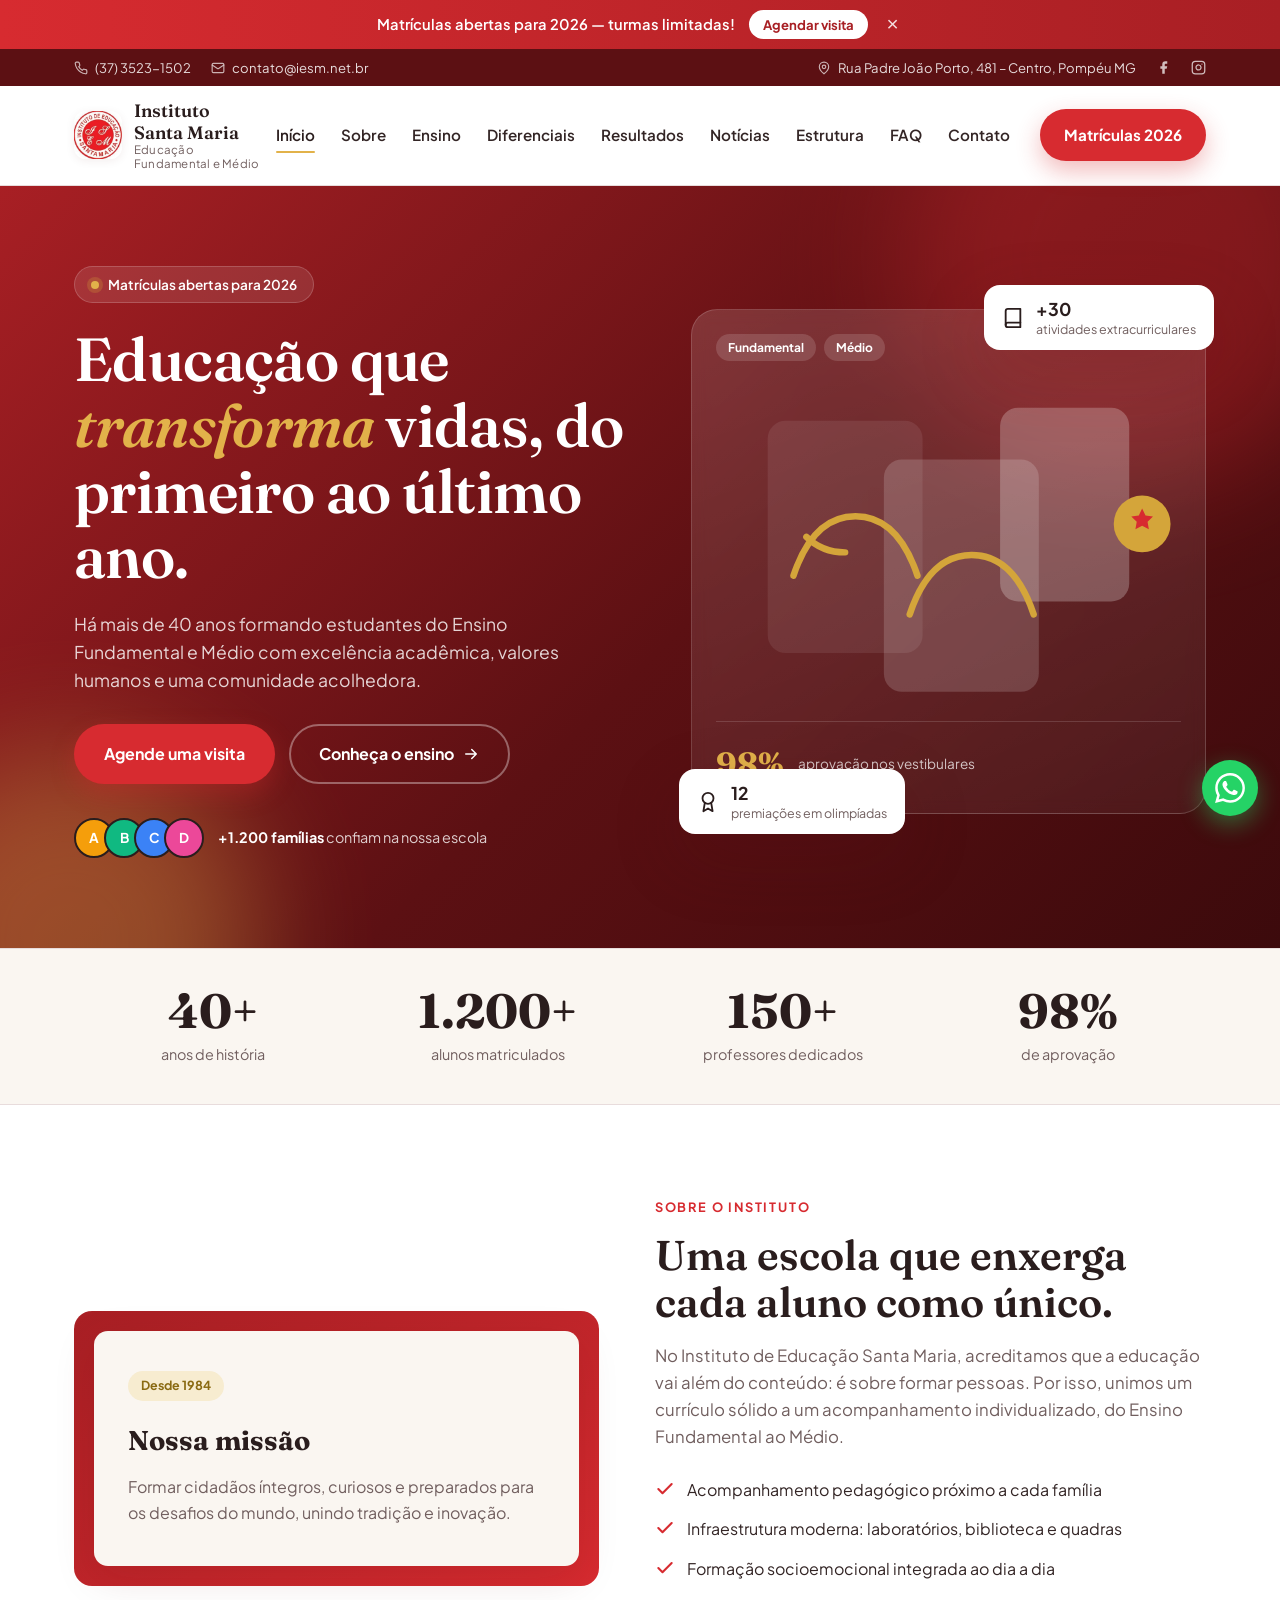
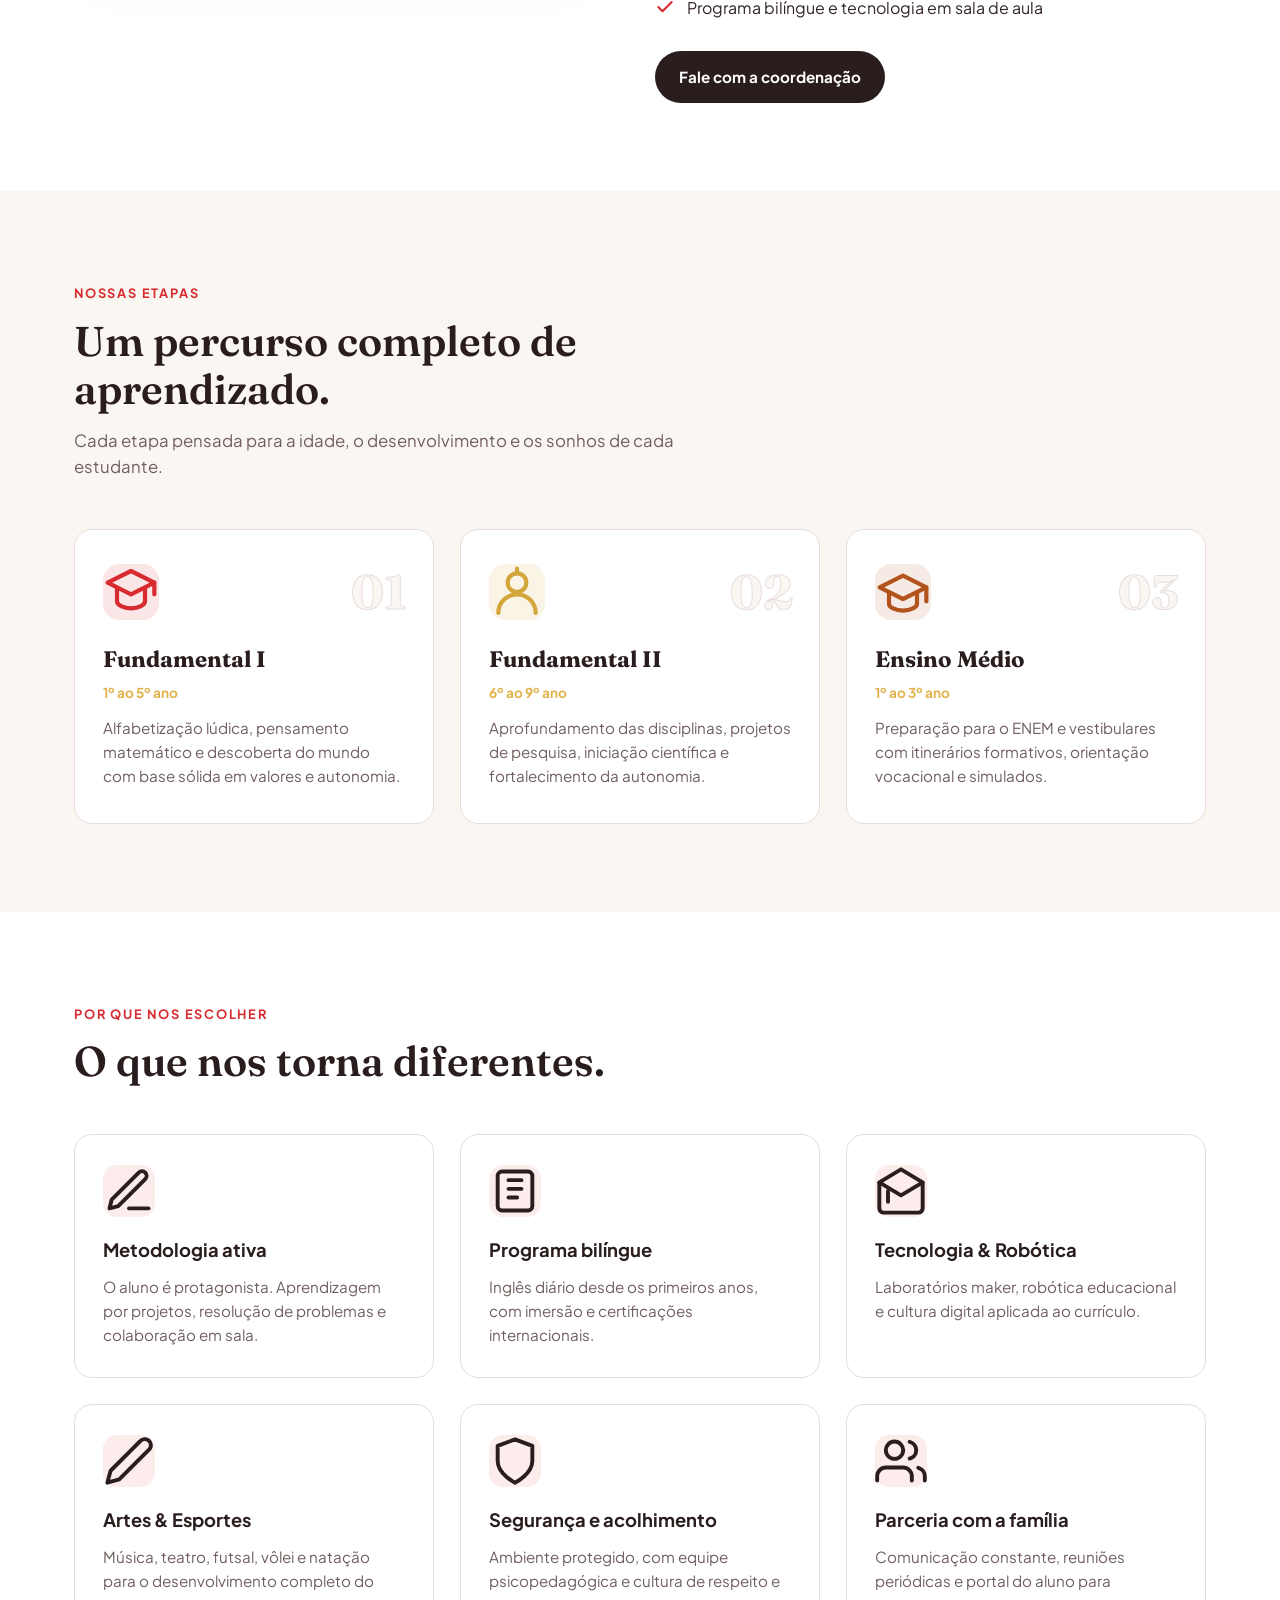
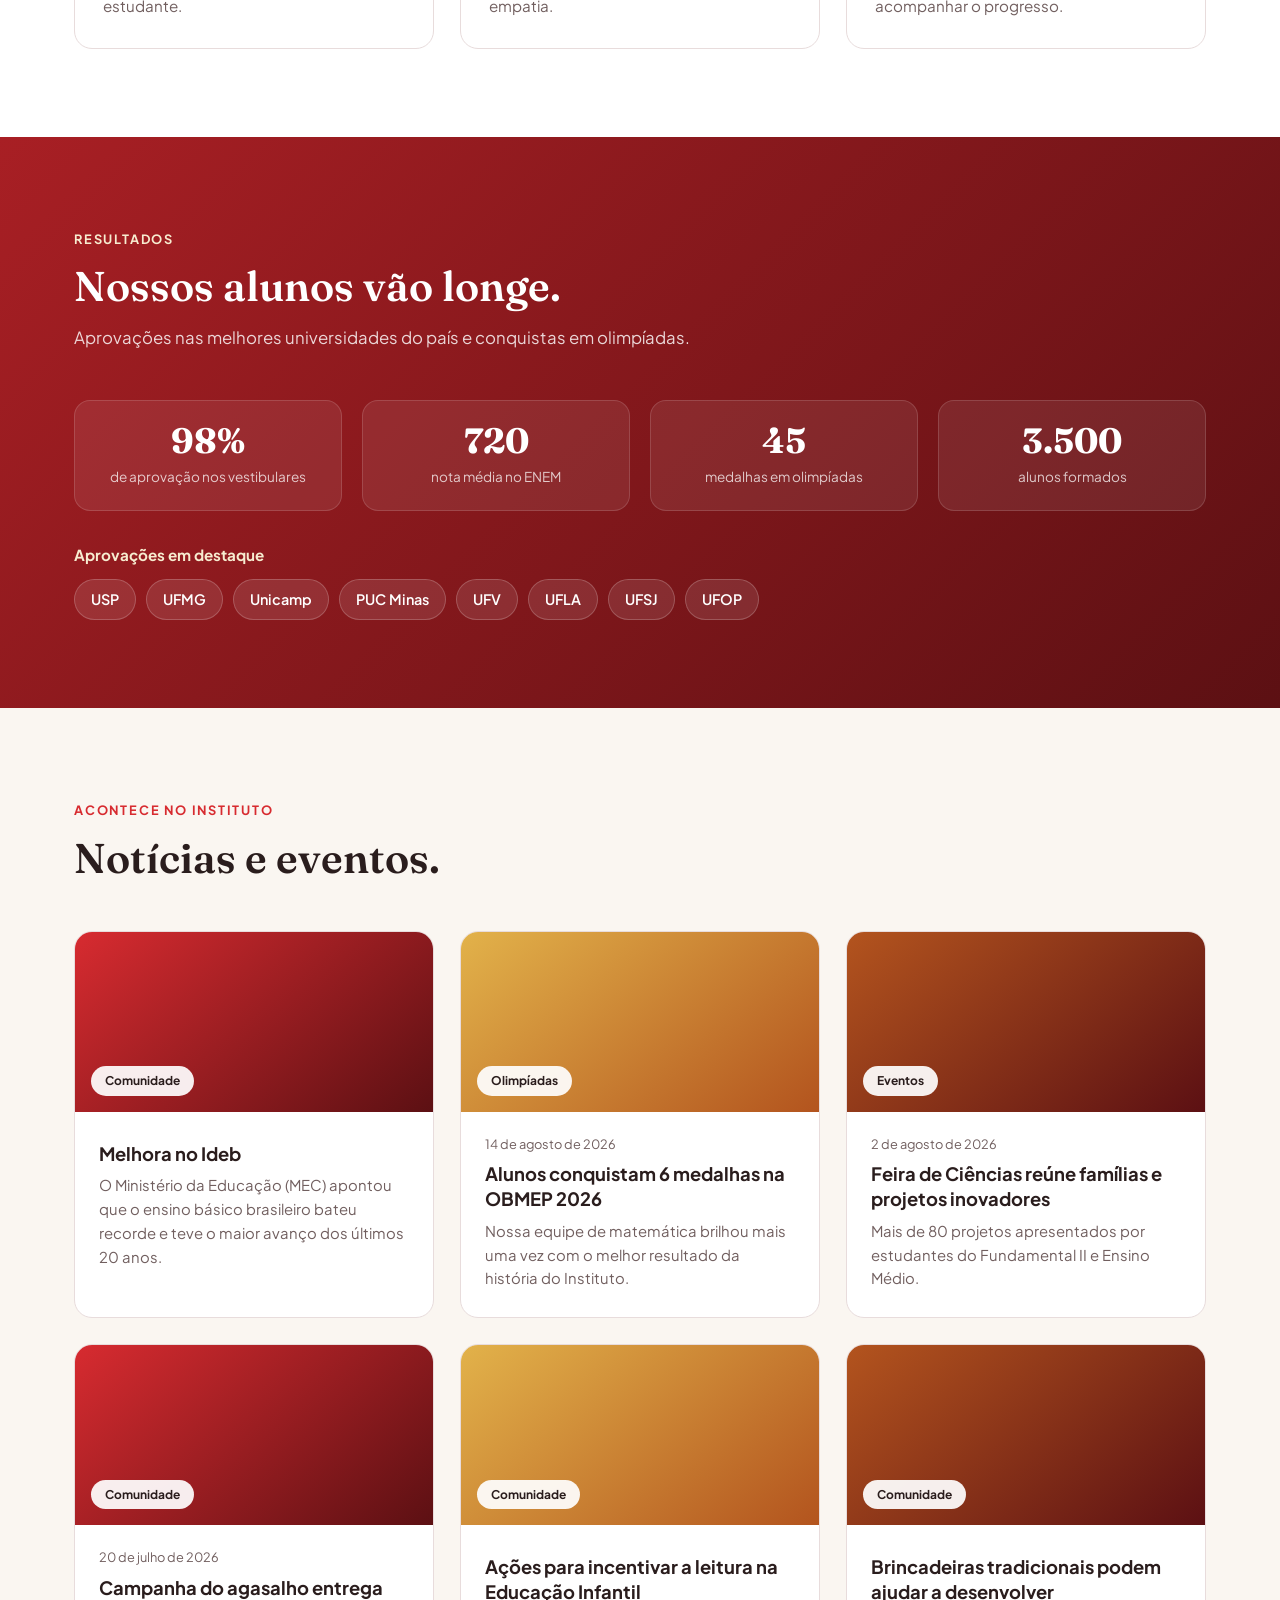
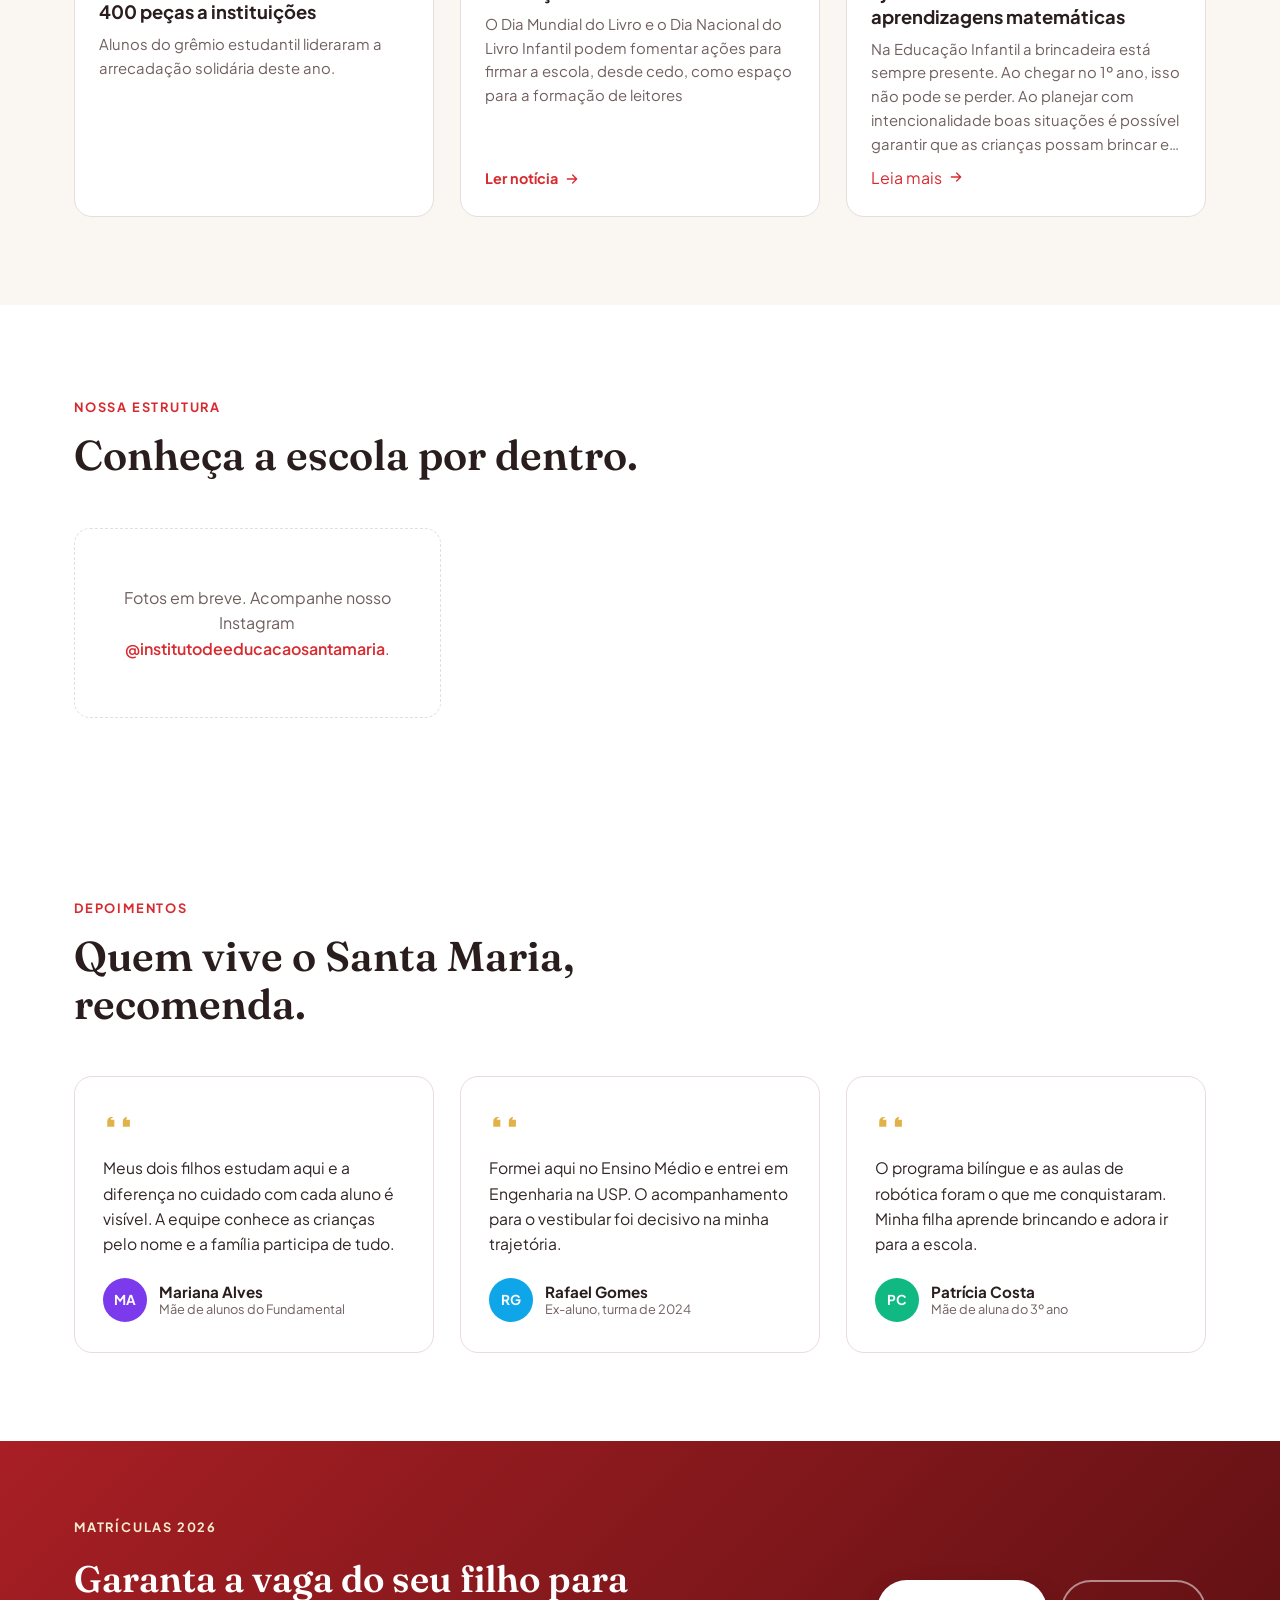
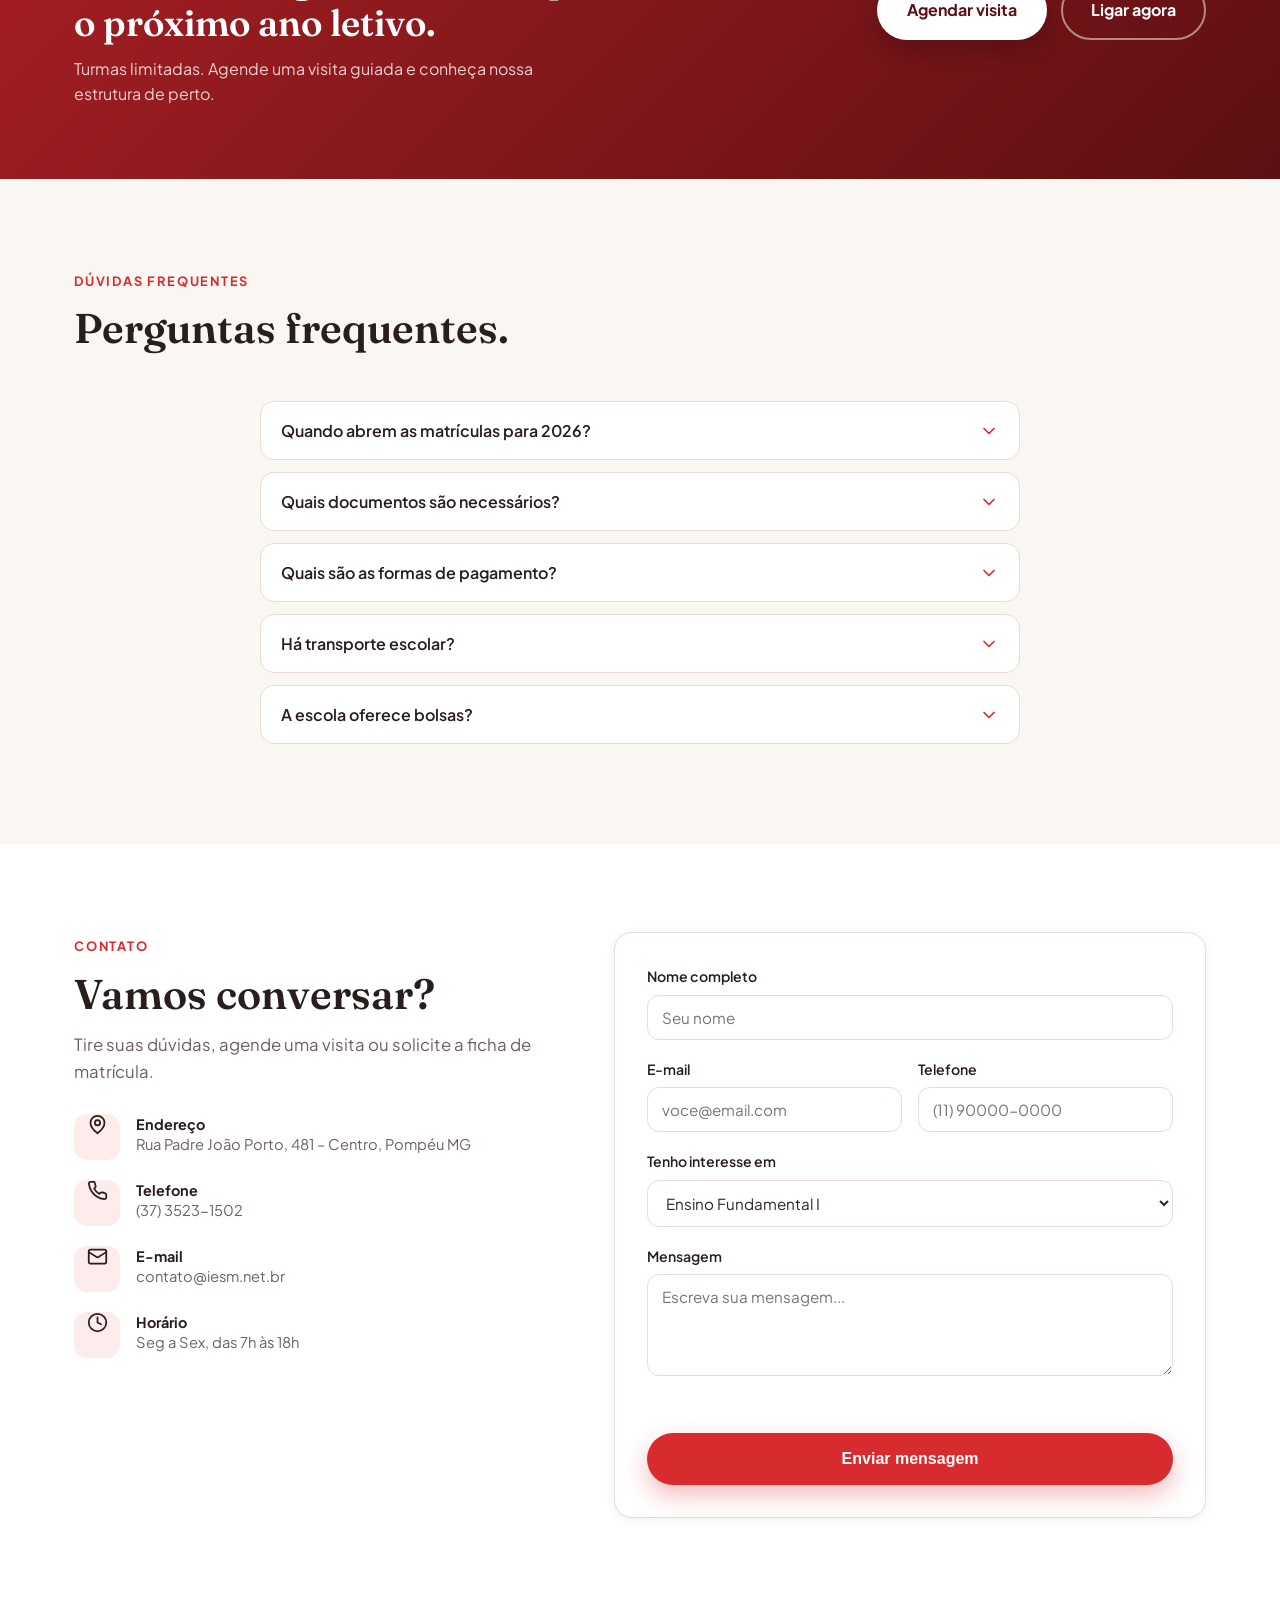
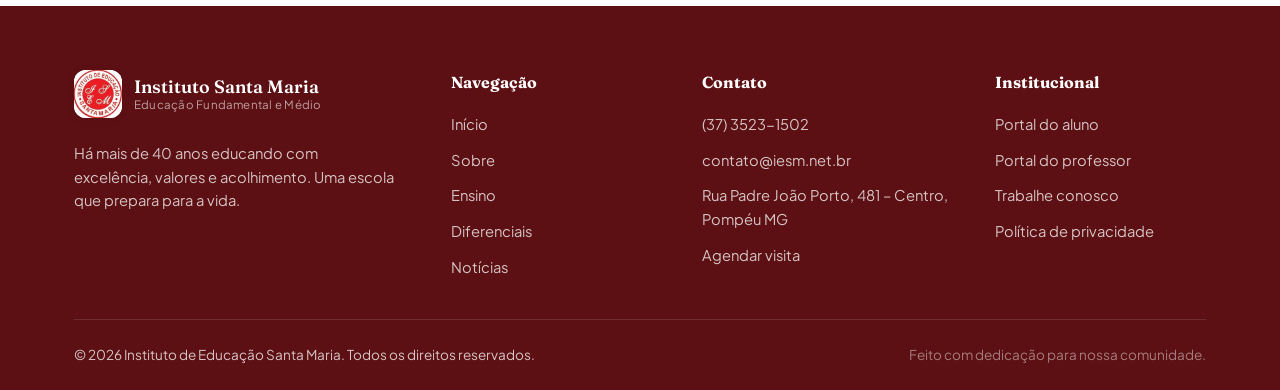
==== commit cb4133f2: "Resultados, FAQ, galeria e WhatsApp flutuante" ====
--- a/index.html
+++ b/index.html
@@ -10,7 +10,7 @@
   <link rel="preconnect" href="https://fonts.googleapis.com" />
   <link rel="preconnect" href="https://fonts.gstatic.com" crossorigin />
   <link href="https://fonts.googleapis.com/css2?family=Fraunces:opsz,wght@9..144,400;9..144,500;9..144,600;9..144,700&family=Plus+Jakarta+Sans:wght@400;500;600;700;800&display=swap" rel="stylesheet" />
-  <link rel="stylesheet" href="css/style.css?v=3" />
+  <link rel="stylesheet" href="css/style.css?v=4" />
 </head>
 <body>
 
@@ -27,18 +27,18 @@
         </span>
         <span class="topbar__item topbar__item--hide">
           <svg class="icon" viewBox="0 0 24 24" fill="none" stroke="currentColor" stroke-width="2" stroke-linecap="round" stroke-linejoin="round"><rect x="2" y="4" width="20" height="16" rx="2"/><path d="m22 7-8.97 5.7a1.94 1.94 0 0 1-2.06 0L2 7"/></svg>
-          contato@santamaria.edu.br
+          contato@iesm.net.br
         </span>
       </div>
       <div class="topbar__items">
         <span class="topbar__item topbar__item--hide">
           <svg class="icon" viewBox="0 0 24 24" fill="none" stroke="currentColor" stroke-width="2" stroke-linecap="round" stroke-linejoin="round"><path d="M20 10c0 6-8 12-8 12s-8-6-8-12a8 8 0 0 1 16 0Z"/><circle cx="12" cy="10" r="3"/></svg>
-          Rua Padre João Porto, 120 — Centro - Pompéu MG
+          Rua Padre João Porto, 481 – Centro, Pompéu MG
         </span>
         <a class="topbar__link" href="#" aria-label="Facebook">
           <svg class="icon" viewBox="0 0 24 24" fill="currentColor"><path d="M18 2h-3a5 5 0 0 0-5 5v3H7v4h3v8h4v-8h3l1-4h-4V7a1 1 0 0 1 1-1h3z"/></svg>
         </a>
-        <a class="topbar__link" href="#" aria-label="Instagram">
+        <a class="topbar__link" href="https://instagram.com/institutodeeducacaosantamaria" target="_blank" rel="noopener" aria-label="Instagram">
           <svg class="icon" viewBox="0 0 24 24" fill="none" stroke="currentColor" stroke-width="2" stroke-linecap="round" stroke-linejoin="round"><rect x="2" y="2" width="20" height="20" rx="5"/><path d="M16 11.37A4 4 0 1 1 12.63 8 4 4 0 0 1 16 11.37z"/><line x1="17.5" y1="6.5" x2="17.51" y2="6.5"/></svg>
         </a>
       </div>
@@ -63,7 +63,10 @@
         <a href="#sobre" class="nav__link">Sobre</a>
         <a href="#ensino" class="nav__link">Ensino</a>
         <a href="#diferenciais" class="nav__link">Diferenciais</a>
+        <a href="#resultados" class="nav__link">Resultados</a>
         <a href="#noticias" class="nav__link">Notícias</a>
+        <a href="#galeria" class="nav__link">Estrutura</a>
+        <a href="#faq" class="nav__link">FAQ</a>
         <a href="#contato" class="nav__link">Contato</a>
         <a href="#matricula" class="btn btn--primary nav__cta">Matrículas 2026</a>
       </nav>
@@ -292,6 +295,18 @@
       </div>
     </section>
 
+    <!-- ===== Resultados ===== -->
+    <section class="section section--results" id="resultados">
+      <div class="container">
+        <div class="section__head reveal">
+          <span class="kicker">Resultados</span>
+          <h2 class="section__title">Nossos alunos vão longe.</h2>
+          <p class="section__lead">Aprovações nas melhores universidades do país e conquistas em olimpíadas.</p>
+        </div>
+        <div class="results" id="resultsGrid"></div>
+      </div>
+    </section>
+
     <!-- ===== Notícias ===== -->
     <section class="section section--tinted" id="noticias">
       <div class="container">
@@ -301,6 +316,17 @@
         </div>
 
         <div class="news" id="newsGrid"></div>
+      </div>
+    </section>
+
+    <!-- ===== Galeria ===== -->
+    <section class="section" id="galeria">
+      <div class="container">
+        <div class="section__head reveal">
+          <span class="kicker">Nossa estrutura</span>
+          <h2 class="section__title">Conheça a escola por dentro.</h2>
+        </div>
+        <div class="galeria" id="galeriaGrid"></div>
       </div>
     </section>
 
@@ -326,8 +352,19 @@
         </div>
         <div class="cta__actions">
           <a href="#contato" class="btn btn--light btn--lg">Agendar visita</a>
-          <a href="tel:1140028922" class="btn btn--outline-light btn--lg">Ligar agora</a>
-        </div>
+          <a href="tel:3735231502" class="btn btn--outline-light btn--lg">Ligar agora</a>
+        </div>
+      </div>
+    </section>
+
+    <!-- ===== FAQ ===== -->
+    <section class="section section--tinted" id="faq">
+      <div class="container">
+        <div class="section__head reveal">
+          <span class="kicker">Dúvidas frequentes</span>
+          <h2 class="section__title">Perguntas frequentes.</h2>
+        </div>
+        <div class="faq" id="faqList"></div>
       </div>
     </section>
 
@@ -343,15 +380,15 @@
             <ul class="contact__list">
               <li>
                 <div class="contact__icon"><svg class="icon" viewBox="0 0 24 24" fill="none" stroke="currentColor" stroke-width="2" stroke-linecap="round" stroke-linejoin="round"><path d="M20 10c0 6-8 12-8 12s-8-6-8-12a8 8 0 0 1 16 0Z"/><circle cx="12" cy="10" r="3"/></svg></div>
-                <div><strong>Endereço</strong><span>Rua das Acácias, 120 — Centro</span></div>
+                <div><strong>Endereço</strong><span>Rua Padre João Porto, 481 – Centro, Pompéu MG</span></div>
               </li>
               <li>
                 <div class="contact__icon"><svg class="icon" viewBox="0 0 24 24" fill="none" stroke="currentColor" stroke-width="2" stroke-linecap="round" stroke-linejoin="round"><path d="M22 16.92v3a2 2 0 0 1-2.18 2 19.79 19.79 0 0 1-8.63-3.07 19.5 19.5 0 0 1-6-6 19.79 19.79 0 0 1-3.07-8.67A2 2 0 0 1 4.11 2h3a2 2 0 0 1 2 1.72c.127.96.361 1.903.7 2.81a2 2 0 0 1-.45 2.11L8.09 9.91a16 16 0 0 0 6 6l1.27-1.27a2 2 0 0 1 2.11-.45c.907.339 1.85.573 2.81.7A2 2 0 0 1 22 16.92z"/></svg></div>
-                <div><strong>Telefone</strong><span>(11) 4002-8922</span></div>
+                <div><strong>Telefone</strong><span>(37) 3523-1502</span></div>
               </li>
               <li>
                 <div class="contact__icon"><svg class="icon" viewBox="0 0 24 24" fill="none" stroke="currentColor" stroke-width="2" stroke-linecap="round" stroke-linejoin="round"><rect x="2" y="4" width="20" height="16" rx="2"/><path d="m22 7-8.97 5.7a1.94 1.94 0 0 1-2.06 0L2 7"/></svg></div>
-                <div><strong>E-mail</strong><span>contato@santamaria.edu.br</span></div>
+                <div><strong>E-mail</strong><span>contato@iesm.net.br</span></div>
               </li>
               <li>
                 <div class="contact__icon"><svg class="icon" viewBox="0 0 24 24" fill="none" stroke="currentColor" stroke-width="2" stroke-linecap="round" stroke-linejoin="round"><circle cx="12" cy="12" r="10"/><path d="M12 6v6l4 2"/></svg></div>
@@ -425,9 +462,9 @@
 
         <div class="footer__col">
           <h4>Contato</h4>
-          <a href="tel:1140028922">(11) 4002-8922</a>
-          <a href="mailto:contato@santamaria.edu.br">contato@santamaria.edu.br</a>
-          <a href="#">Rua das Acácias, 120 — Centro</a>
+          <a href="tel:3735231502">(37) 3523-1502</a>
+          <a href="mailto:contato@iesm.net.br">contato@iesm.net.br</a>
+          <a href="#">Rua Padre João Porto, 481 – Centro, Pompéu MG</a>
           <a href="#contato">Agendar visita</a>
         </div>
 
@@ -460,7 +497,21 @@
     </div>
   </div>
 
-  <script src="js/main.js?v=3"></script>
+  <!-- WhatsApp flutuante -->
+  <a class="whatsapp" href="https://wa.me/553735231502?text=Ol%C3%A1!%20Vim%20pelo%20site%20e%20gostaria%20de%20informa%C3%A7%C3%B5es." target="_blank" rel="noopener" aria-label="Falar no WhatsApp">
+    <svg viewBox="0 0 24 24" fill="currentColor"><path d="M17.47 14.38c-.3-.15-1.77-.87-2.04-.97-.27-.1-.47-.15-.67.15-.2.3-.77.97-.94 1.17-.17.2-.35.22-.65.07-.3-.15-1.26-.46-2.4-1.48-.89-.79-1.49-1.77-1.66-2.07-.17-.3-.02-.46.13-.61.13-.13.3-.35.45-.52.15-.17.2-.3.3-.5.1-.2.05-.37-.02-.52-.07-.15-.67-1.62-.92-2.22-.24-.58-.49-.5-.67-.51h-.57c-.2 0-.52.07-.8.37-.27.3-1.04 1.02-1.04 2.5 0 1.47 1.07 2.89 1.22 3.09.15.2 2.11 3.22 5.11 4.51.71.31 1.27.49 1.7.63.72.23 1.37.2 1.88.12.57-.09 1.77-.72 2.02-1.42.25-.7.25-1.3.17-1.42-.07-.12-.27-.2-.57-.35zM12.05 21.79h-.01a9.87 9.87 0 0 1-5.03-1.38l-.36-.21-3.74.98 1-3.65-.24-.37a9.86 9.86 0 0 1-1.51-5.26c0-5.45 4.44-9.88 9.9-9.88a9.83 9.83 0 0 1 7 2.9 9.83 9.83 0 0 1 2.9 7c0 5.45-4.44 9.88-9.9 9.88zm8.42-18.29A11.82 11.82 0 0 0 12.05 0C5.5 0 .16 5.34.16 11.9c0 2.1.55 4.15 1.59 5.95L.06 24l6.3-1.65a11.88 11.88 0 0 0 5.68 1.45h.01c6.55 0 11.89-5.34 11.89-11.9 0-3.18-1.24-6.17-3.47-8.4z"/></svg>
+  </a>
+
+  <!-- Lightbox da galeria -->
+  <div class="lightbox" id="galeriaLightbox" hidden>
+    <button class="lightbox__close" aria-label="Fechar">&times;</button>
+    <figure class="lightbox__fig">
+      <img class="lightbox__img" id="galeriaLightboxImg" src="" alt="" />
+      <figcaption class="lightbox__caption" id="galeriaLightboxCaption"></figcaption>
+    </figure>
+  </div>
+
+  <script src="js/main.js?v=4"></script>
 
   <!-- Netlify Identity Widget: processa o convite (#invite_token) e login -->
   <script type="text/javascript" src="https://identity.netlify.com/v1/netlify-identity-widget.js"></script>
--- a/css/style.css
+++ b/css/style.css
@@ -766,3 +766,107 @@
   font-size: 0.98rem;
 }
 .modal__texto + .btn { margin-top: 20px; }
+
+/* ---------- WhatsApp flutuante ---------- */
+.whatsapp {
+  position: fixed;
+  right: 22px;
+  bottom: 84px;
+  width: 56px; height: 56px;
+  border-radius: 50%;
+  background: #25d366;
+  color: #fff;
+  display: grid; place-items: center;
+  box-shadow: 0 8px 24px rgba(37, 211, 102, 0.45);
+  z-index: 45;
+  transition: transform 0.2s ease;
+}
+.whatsapp:hover { transform: scale(1.08); }
+.whatsapp svg { width: 30px; height: 30px; }
+
+/* ---------- Resultados ---------- */
+.section--results { background: linear-gradient(135deg, #a81f24, #5c1013); color: #fff; }
+.section--results .kicker { color: var(--gold-soft); }
+.section--results .section__title { color: #fff; }
+.section--results .section__lead { color: rgba(255, 255, 255, 0.82); }
+.results__stats { display: grid; grid-template-columns: repeat(4, 1fr); gap: 20px; margin-bottom: 32px; }
+.results__stat {
+  background: rgba(255, 255, 255, 0.08);
+  border: 1px solid rgba(255, 255, 255, 0.14);
+  border-radius: 16px;
+  padding: 22px;
+  text-align: center;
+}
+.results__valor { font-family: var(--font-display); font-size: 2.2rem; font-weight: 700; color: #fff; display: block; line-height: 1; }
+.results__label { color: rgba(255, 255, 255, 0.75); font-size: 0.85rem; display: block; margin-top: 8px; }
+.results__facs-titulo { font-weight: 700; color: var(--gold-soft); margin: 0 0 12px; font-size: 0.95rem; }
+.results__facs-list { display: flex; flex-wrap: wrap; gap: 10px; }
+.results__fac {
+  background: rgba(255, 255, 255, 0.1);
+  border: 1px solid rgba(255, 255, 255, 0.2);
+  padding: 8px 16px;
+  border-radius: 999px;
+  font-weight: 600;
+  font-size: 0.9rem;
+}
+
+/* ---------- FAQ ---------- */
+.faq { max-width: 760px; margin-inline: auto; }
+.faq__item { border: 1px solid var(--line); border-radius: 14px; background: #fff; margin-bottom: 12px; overflow: hidden; }
+.faq__q {
+  width: 100%;
+  display: flex; align-items: center; justify-content: space-between; gap: 14px;
+  background: none; border: none; padding: 18px 20px;
+  font-family: inherit; font-size: 1rem; font-weight: 600; color: var(--heading);
+  cursor: pointer; text-align: left;
+}
+.faq__icon { width: 20px; height: 20px; color: var(--red); transition: transform 0.25s ease; flex: none; }
+.faq__q.is-open .faq__icon { transform: rotate(180deg); }
+.faq__a { padding: 0 20px 18px; color: var(--muted); font-size: 0.95rem; line-height: 1.7; }
+.faq__vazio { text-align: center; color: var(--muted); padding: 30px 0; }
+
+/* ---------- Galeria ---------- */
+.galeria { display: grid; grid-template-columns: repeat(3, 1fr); gap: 16px; }
+.galeria__item {
+  position: relative;
+  border: none; padding: 0; cursor: pointer;
+  border-radius: 16px; overflow: hidden;
+  aspect-ratio: 4 / 3;
+  background: #eee;
+}
+.galeria__item img { width: 100%; height: 100%; object-fit: cover; transition: transform 0.3s ease; }
+.galeria__item:hover img { transform: scale(1.05); }
+.galeria__legenda {
+  position: absolute; left: 0; right: 0; bottom: 0;
+  background: linear-gradient(transparent, rgba(0, 0, 0, 0.7));
+  color: #fff; padding: 30px 14px 10px; font-size: 0.85rem; text-align: left;
+}
+.galeria__vazio {
+  text-align: center; color: var(--muted); padding: 40px 20px;
+  border: 1px dashed var(--line); border-radius: 16px;
+}
+.galeria__vazio a { color: var(--red); font-weight: 600; }
+
+/* ---------- Lightbox ---------- */
+.lightbox {
+  position: fixed; inset: 0; z-index: 120;
+  background: rgba(0, 0, 0, 0.88);
+  display: flex; align-items: center; justify-content: center;
+  padding: 24px;
+}
+.lightbox[hidden] { display: none; }
+.lightbox__close {
+  position: absolute; top: 18px; right: 18px;
+  width: 44px; height: 44px; border-radius: 50%;
+  border: none; background: rgba(255, 255, 255, 0.12); color: #fff;
+  font-size: 1.6rem; line-height: 1; cursor: pointer;
+}
+.lightbox__close:hover { background: rgba(255, 255, 255, 0.22); }
+.lightbox__fig { margin: 0; max-width: 900px; width: 100%; }
+.lightbox__img { width: 100%; max-height: 80vh; object-fit: contain; border-radius: 10px; }
+.lightbox__caption { color: #fff; text-align: center; margin-top: 12px; font-size: 0.9rem; }
+
+@media (max-width: 760px) {
+  .results__stats { grid-template-columns: repeat(2, 1fr); }
+  .galeria { grid-template-columns: repeat(2, 1fr); }
+}
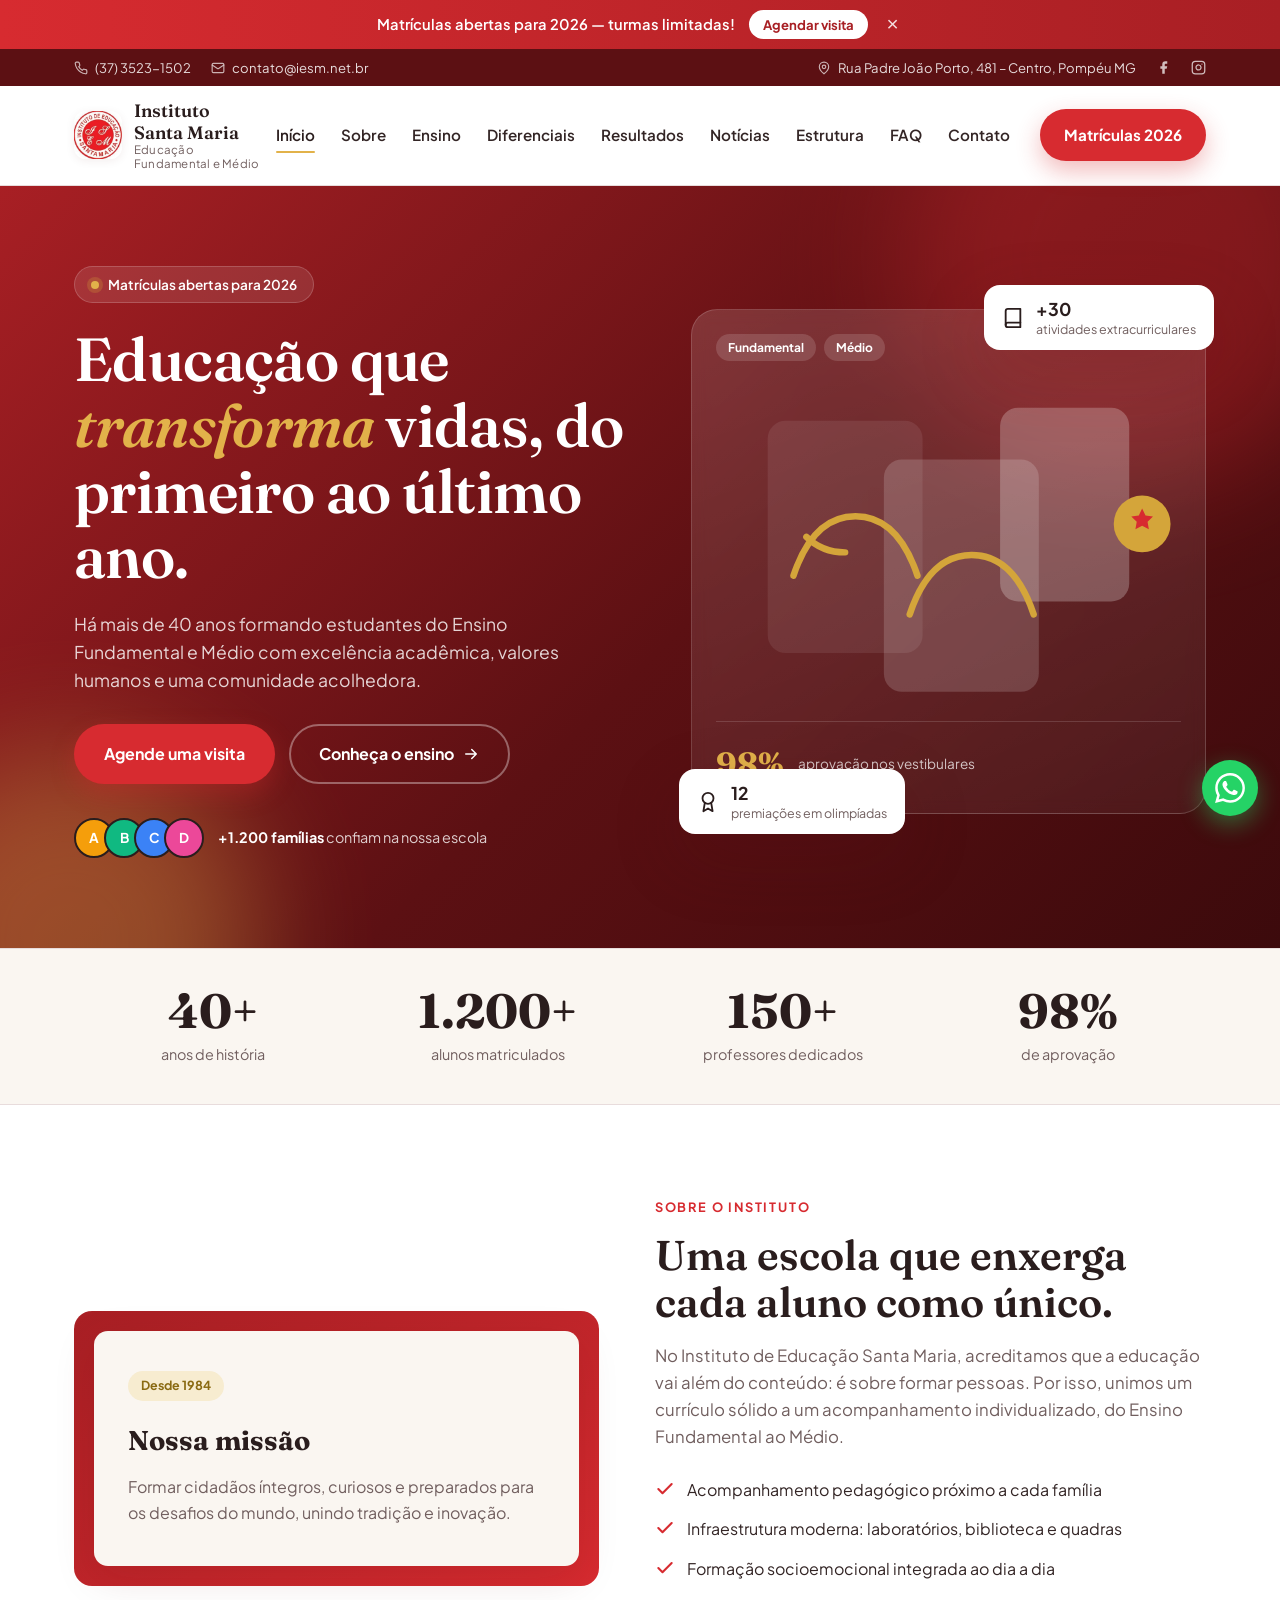
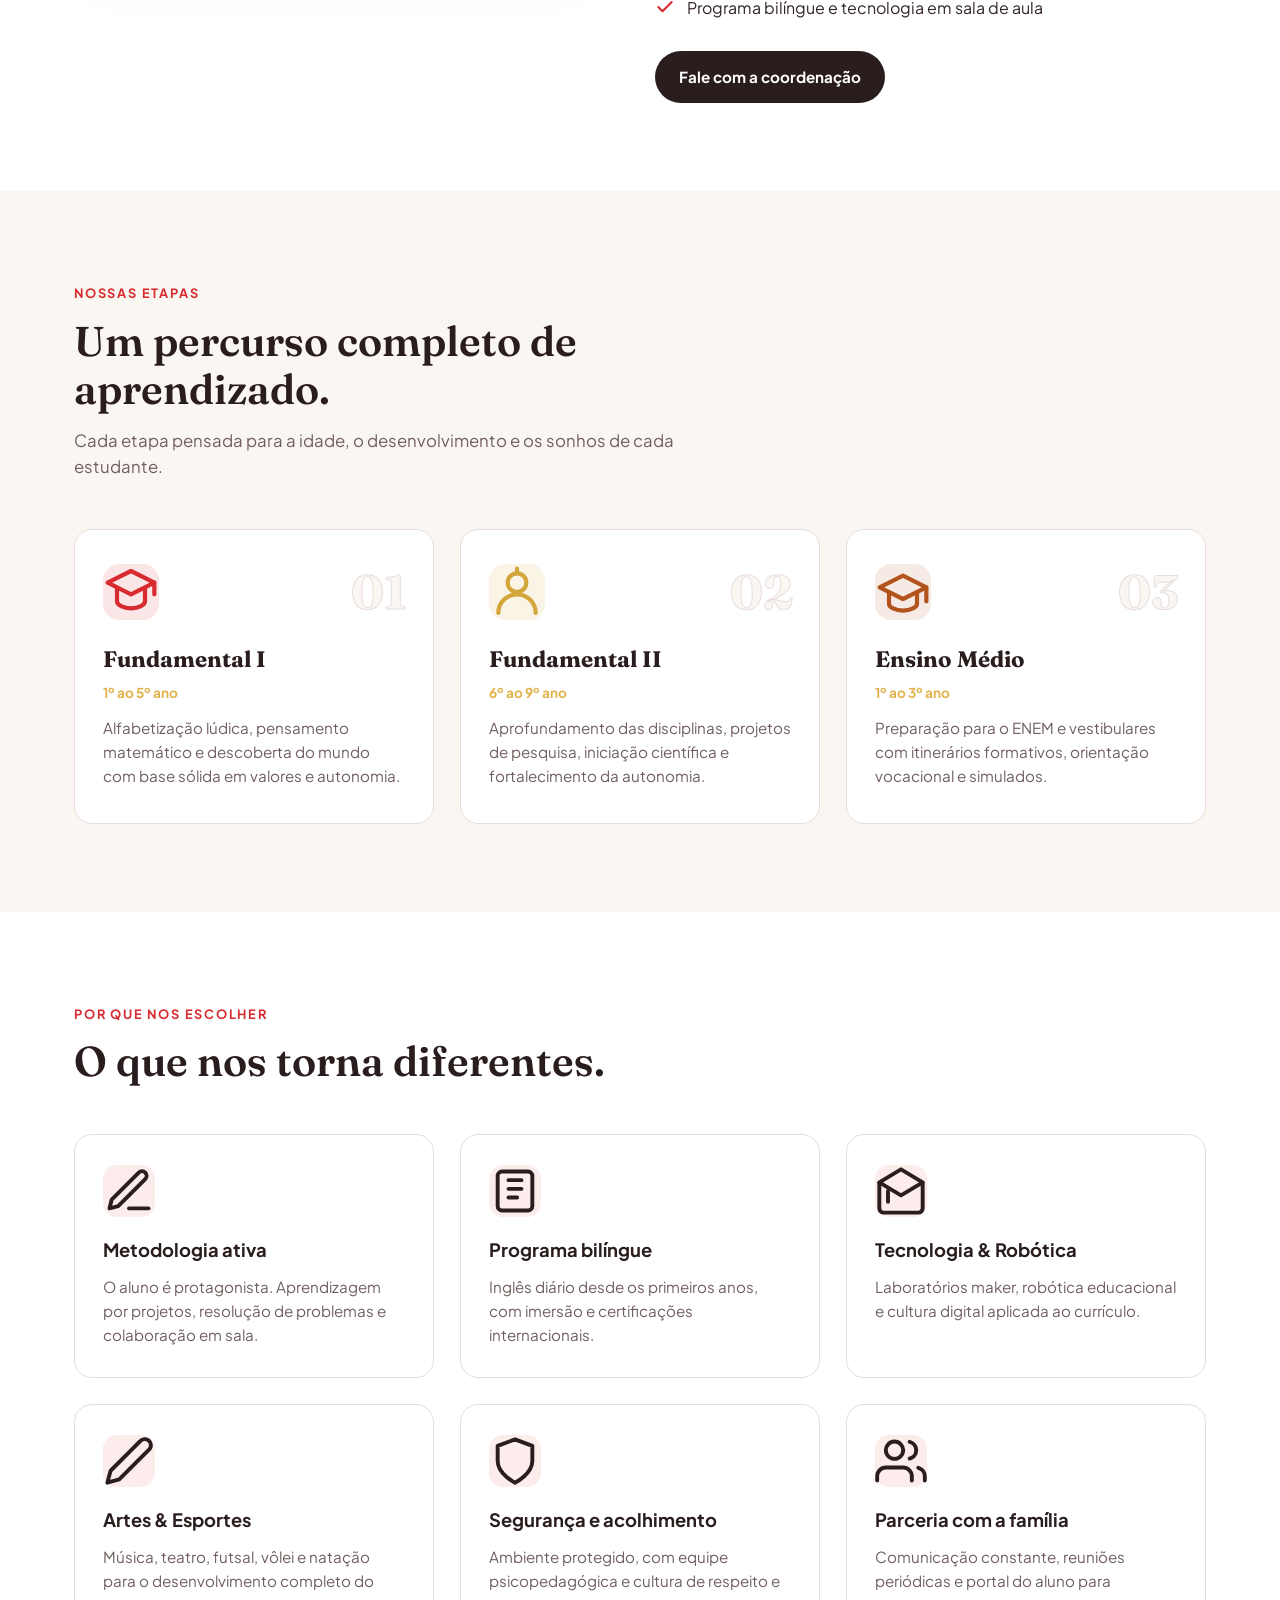
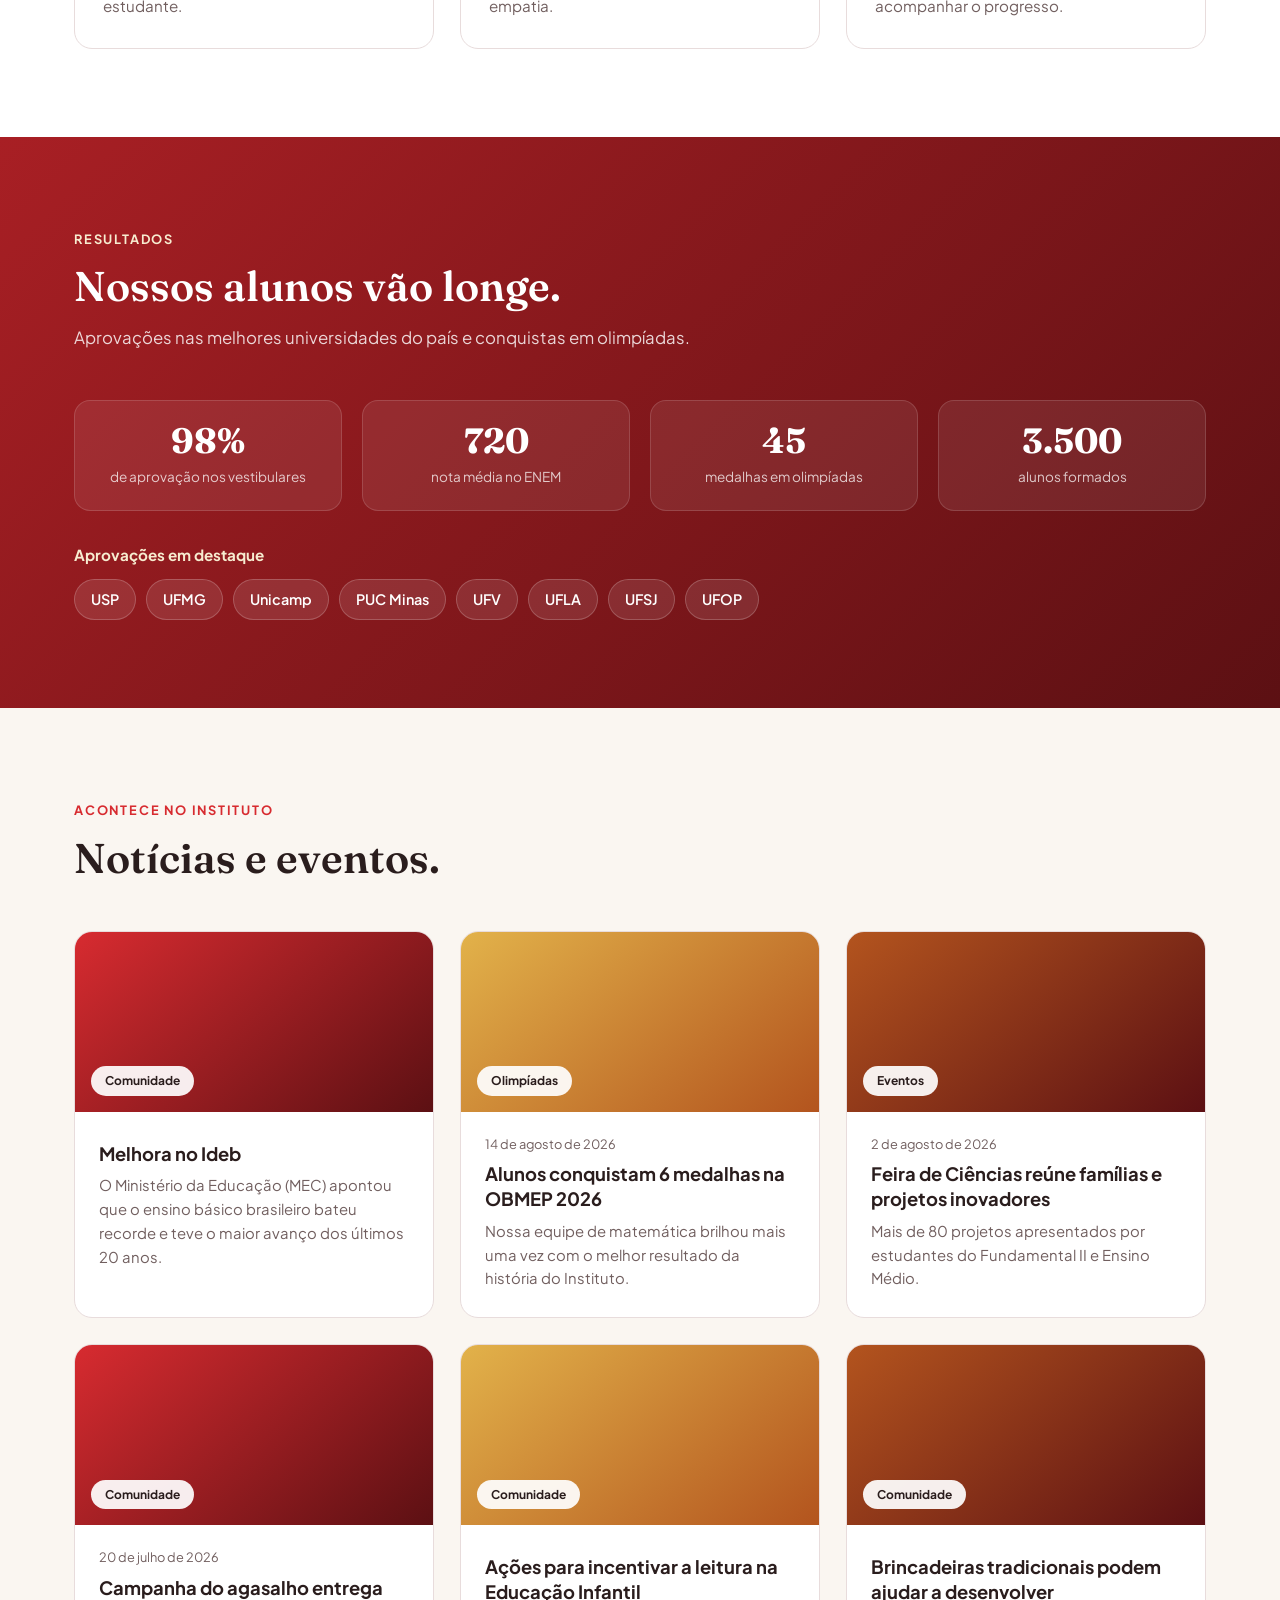
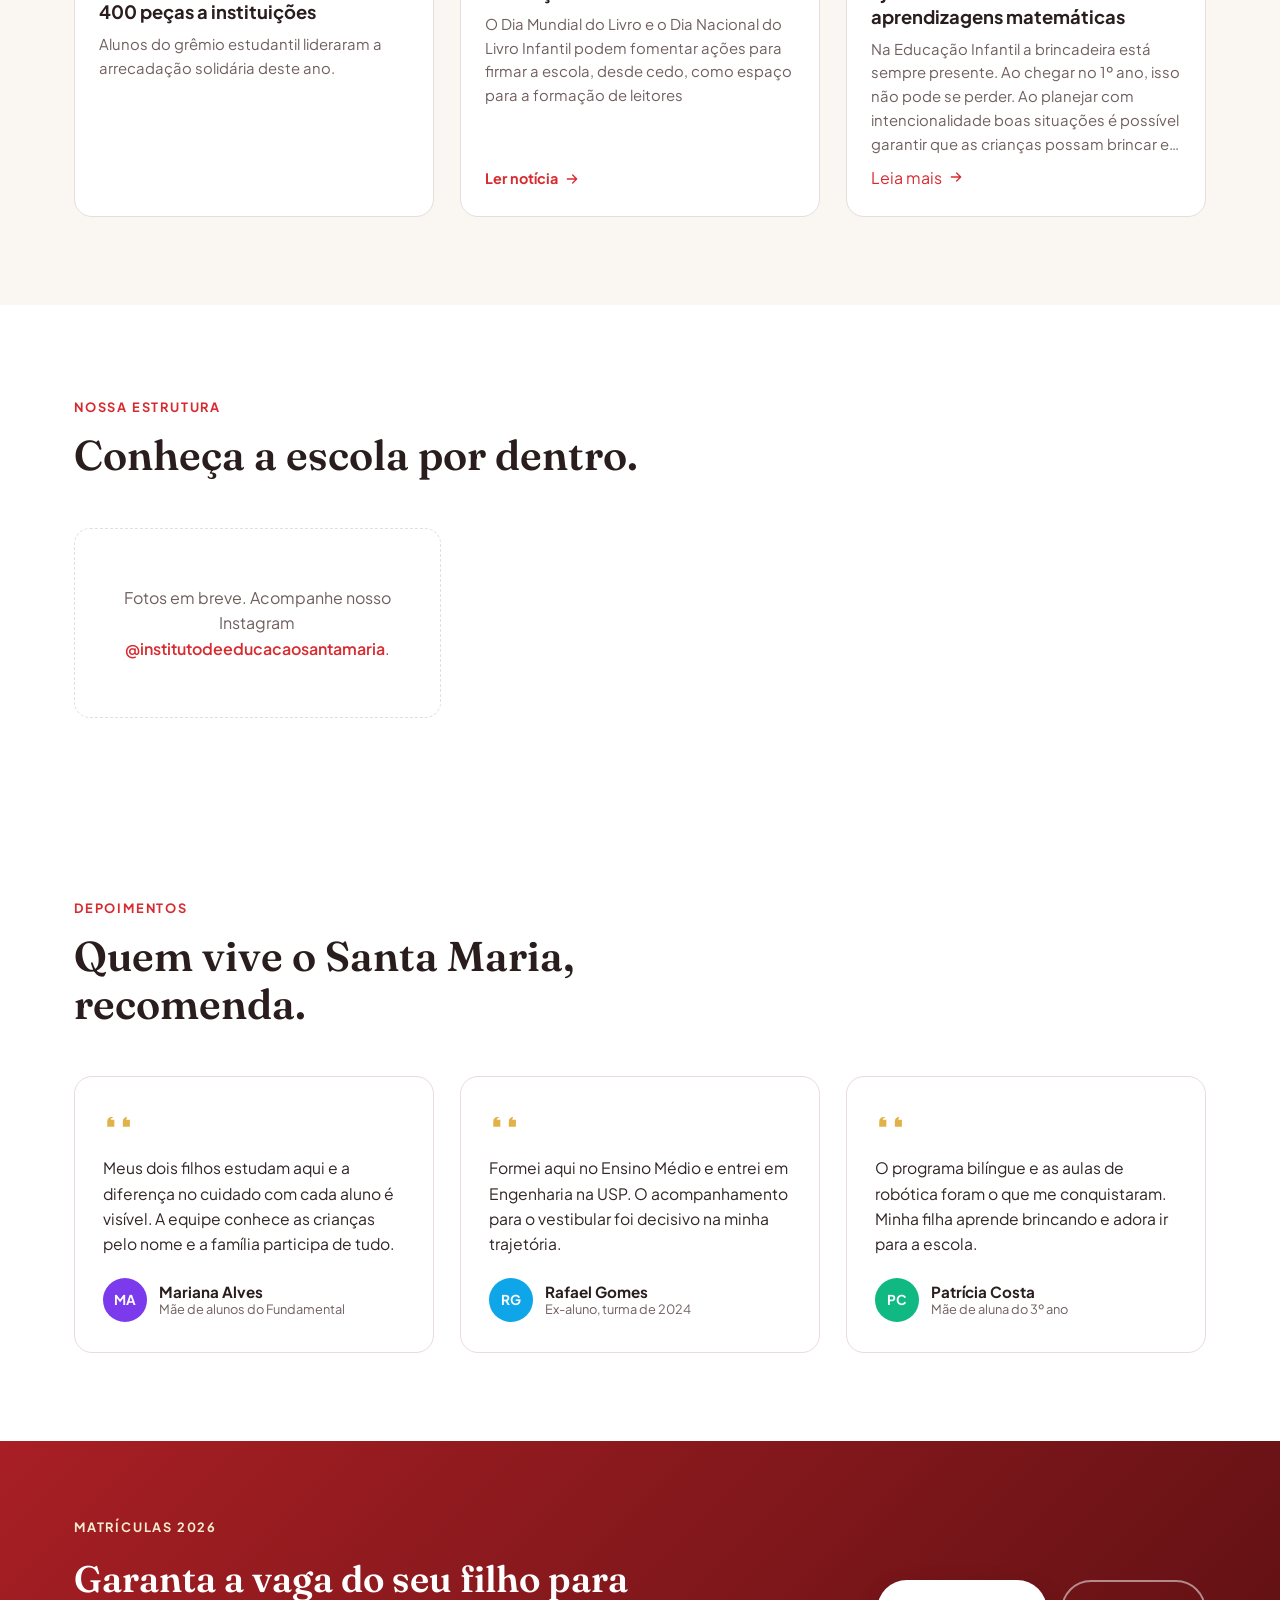
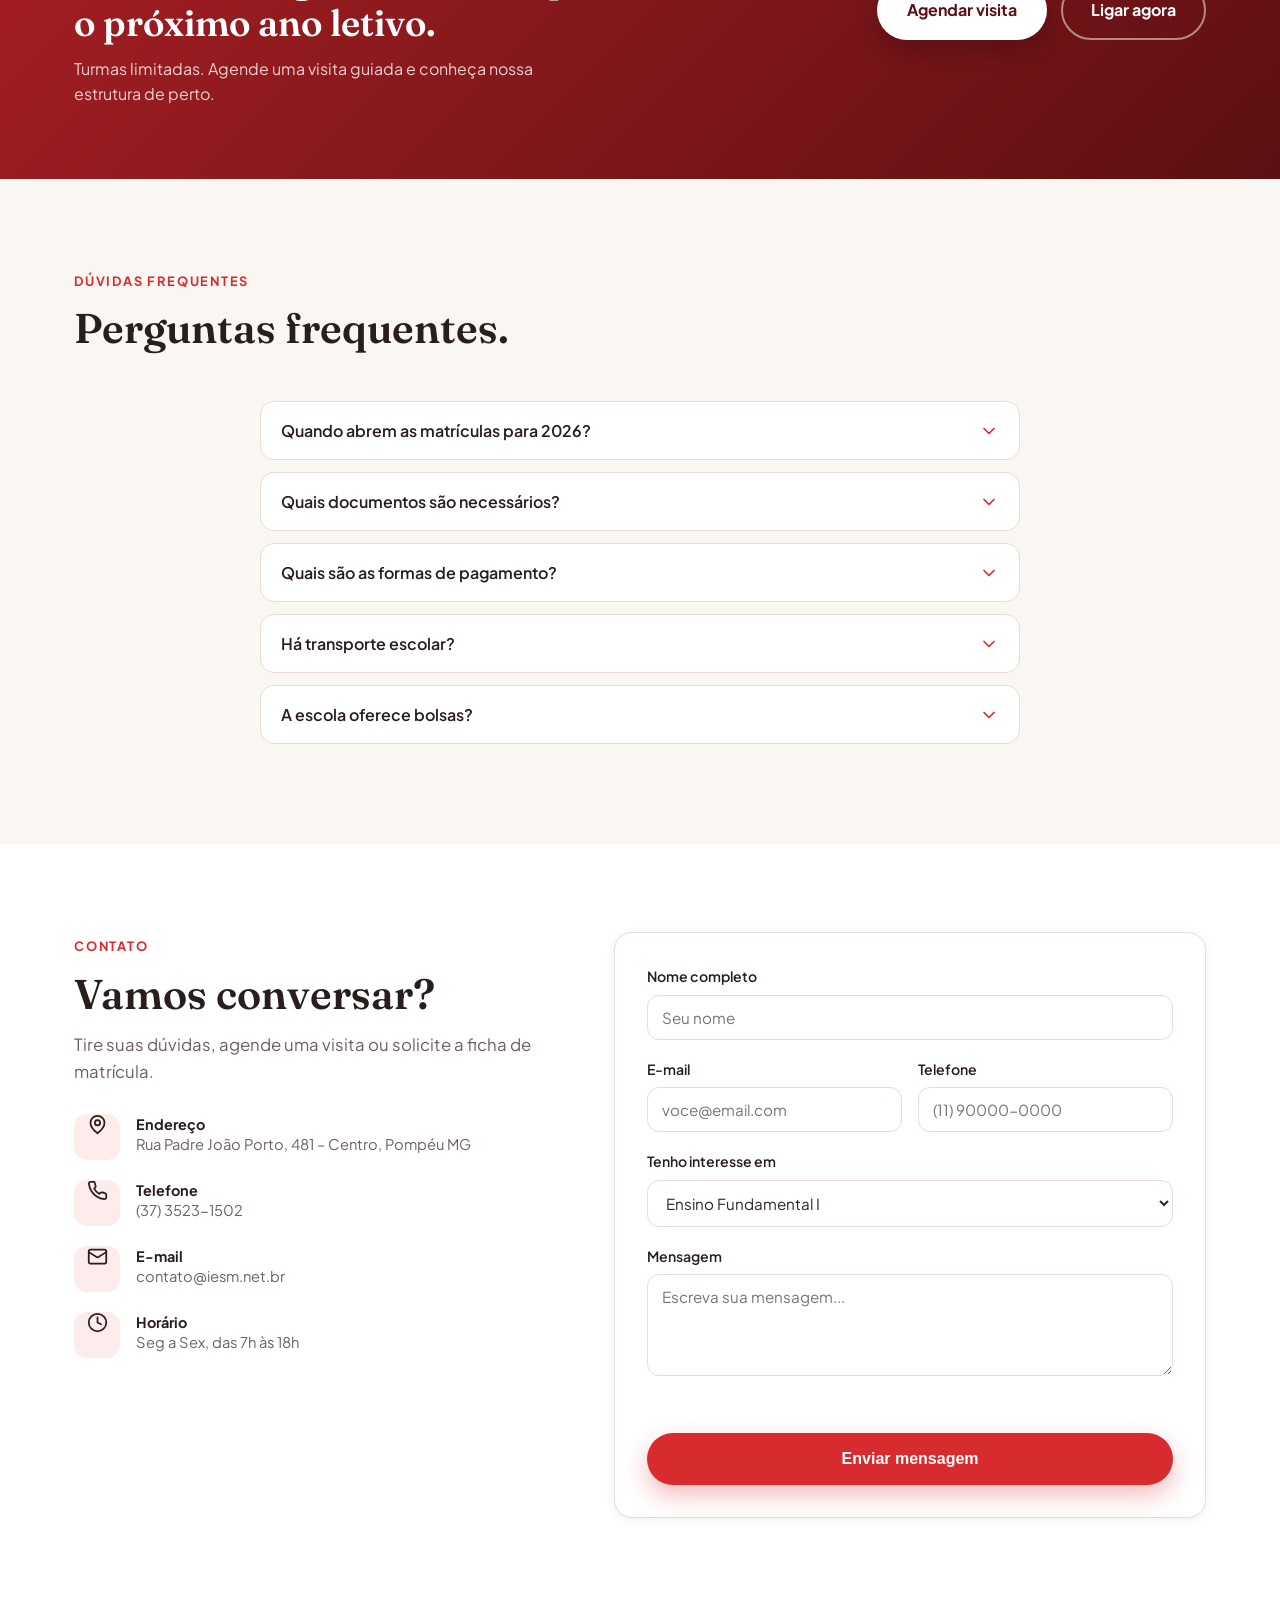
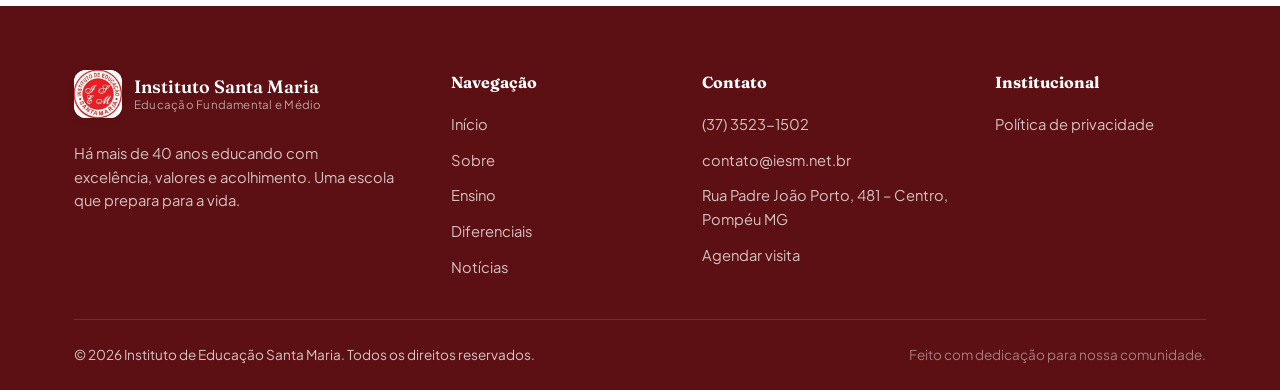
==== commit 2fa18ad3: "Pagina de politica de privacidade e limpeza de links do rodape" ====
--- a/index.html
+++ b/index.html
@@ -470,10 +470,7 @@
 
         <div class="footer__col">
           <h4>Institucional</h4>
-          <a href="#">Portal do aluno</a>
-          <a href="#">Portal do professor</a>
-          <a href="#">Trabalhe conosco</a>
-          <a href="#">Política de privacidade</a>
+          <a href="politica-de-privacidade.html">Política de privacidade</a>
         </div>
       </div>
 
@@ -498,7 +495,7 @@
   </div>
 
   <!-- WhatsApp flutuante -->
-  <a class="whatsapp" href="https://wa.me/553735231502?text=Ol%C3%A1!%20Vim%20pelo%20site%20e%20gostaria%20de%20informa%C3%A7%C3%B5es." target="_blank" rel="noopener" aria-label="Falar no WhatsApp">
+  <a class="whatsapp" href="https://wa.me/5537988405315?text=Ol%C3%A1!%20Vim%20pelo%20site%20e%20gostaria%20de%20informa%C3%A7%C3%B5es." target="_blank" rel="noopener" aria-label="Falar no WhatsApp">
     <svg viewBox="0 0 24 24" fill="currentColor"><path d="M17.47 14.38c-.3-.15-1.77-.87-2.04-.97-.27-.1-.47-.15-.67.15-.2.3-.77.97-.94 1.17-.17.2-.35.22-.65.07-.3-.15-1.26-.46-2.4-1.48-.89-.79-1.49-1.77-1.66-2.07-.17-.3-.02-.46.13-.61.13-.13.3-.35.45-.52.15-.17.2-.3.3-.5.1-.2.05-.37-.02-.52-.07-.15-.67-1.62-.92-2.22-.24-.58-.49-.5-.67-.51h-.57c-.2 0-.52.07-.8.37-.27.3-1.04 1.02-1.04 2.5 0 1.47 1.07 2.89 1.22 3.09.15.2 2.11 3.22 5.11 4.51.71.31 1.27.49 1.7.63.72.23 1.37.2 1.88.12.57-.09 1.77-.72 2.02-1.42.25-.7.25-1.3.17-1.42-.07-.12-.27-.2-.57-.35zM12.05 21.79h-.01a9.87 9.87 0 0 1-5.03-1.38l-.36-.21-3.74.98 1-3.65-.24-.37a9.86 9.86 0 0 1-1.51-5.26c0-5.45 4.44-9.88 9.9-9.88a9.83 9.83 0 0 1 7 2.9 9.83 9.83 0 0 1 2.9 7c0 5.45-4.44 9.88-9.9 9.88zm8.42-18.29A11.82 11.82 0 0 0 12.05 0C5.5 0 .16 5.34.16 11.9c0 2.1.55 4.15 1.59 5.95L.06 24l6.3-1.65a11.88 11.88 0 0 0 5.68 1.45h.01c6.55 0 11.89-5.34 11.89-11.9 0-3.18-1.24-6.17-3.47-8.4z"/></svg>
   </a>
 
--- a/css/style.css
+++ b/css/style.css
@@ -870,3 +870,12 @@
   .results__stats { grid-template-columns: repeat(2, 1fr); }
   .galeria { grid-template-columns: repeat(2, 1fr); }
 }
+
+/* ---------- Página de Política de Privacidade ---------- */
+.page { max-width: 760px; }
+.page .section__title { font-size: 2.2rem; }
+.page__body { margin-top: 28px; }
+.page__body h2 { font-family: var(--font-display); color: var(--heading); font-size: 1.25rem; margin: 28px 0 10px; }
+.page__body p { color: var(--muted); margin: 0 0 14px; line-height: 1.75; }
+.page__body ul { color: var(--muted); line-height: 1.75; padding-left: 20px; margin: 0 0 14px; }
+.page__body a { color: var(--red); font-weight: 600; }
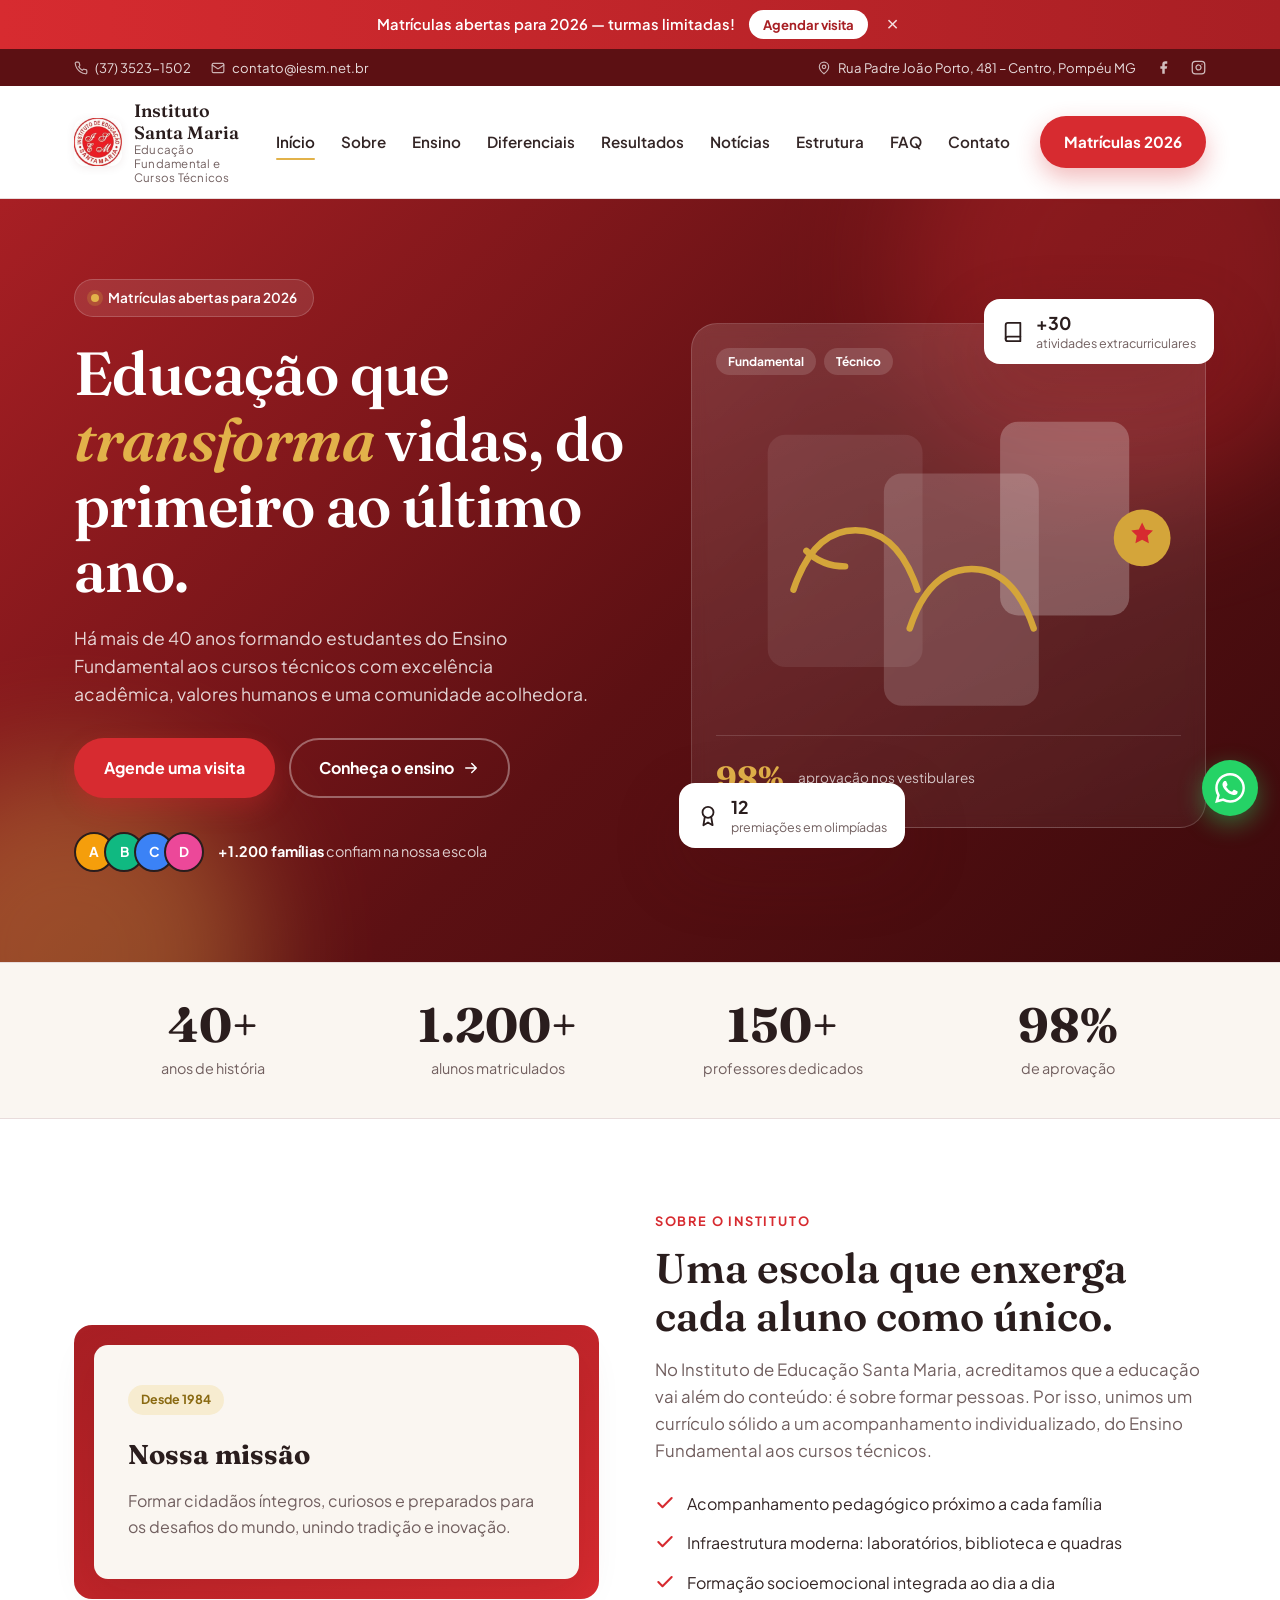
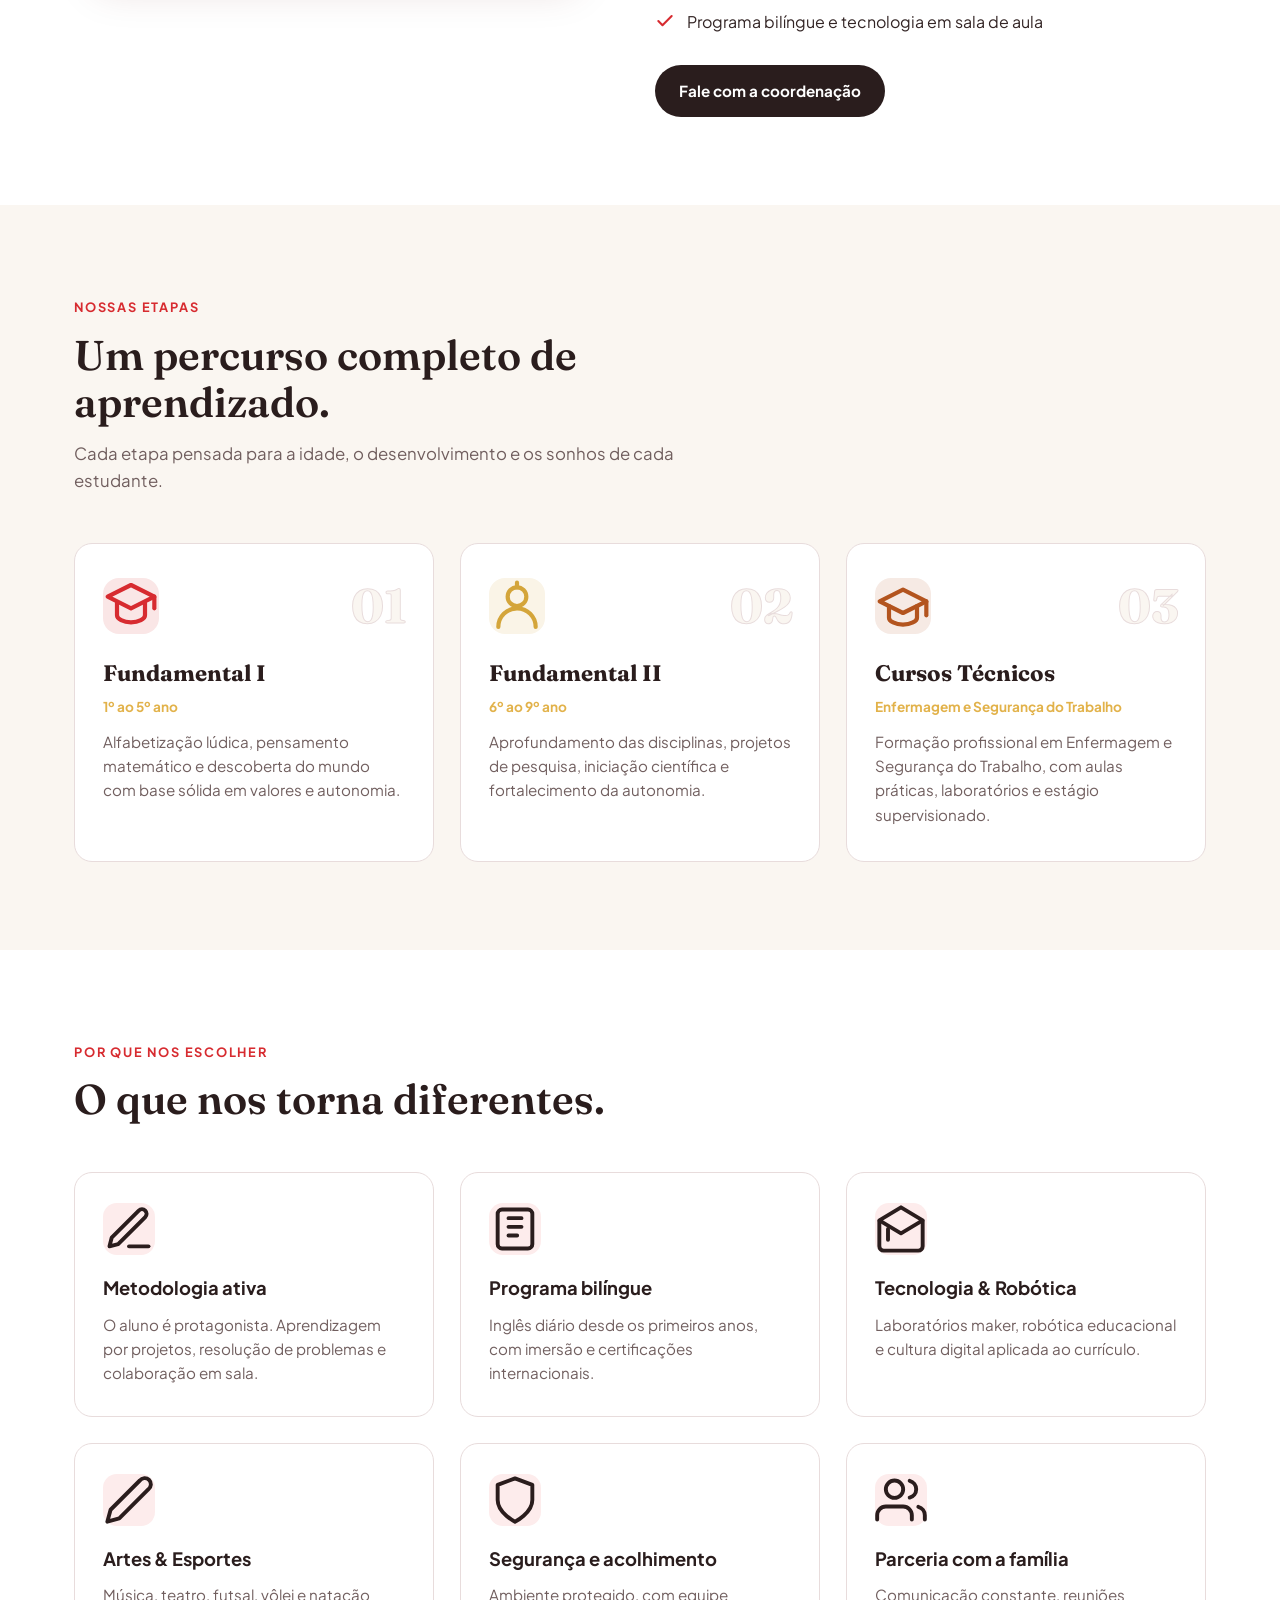
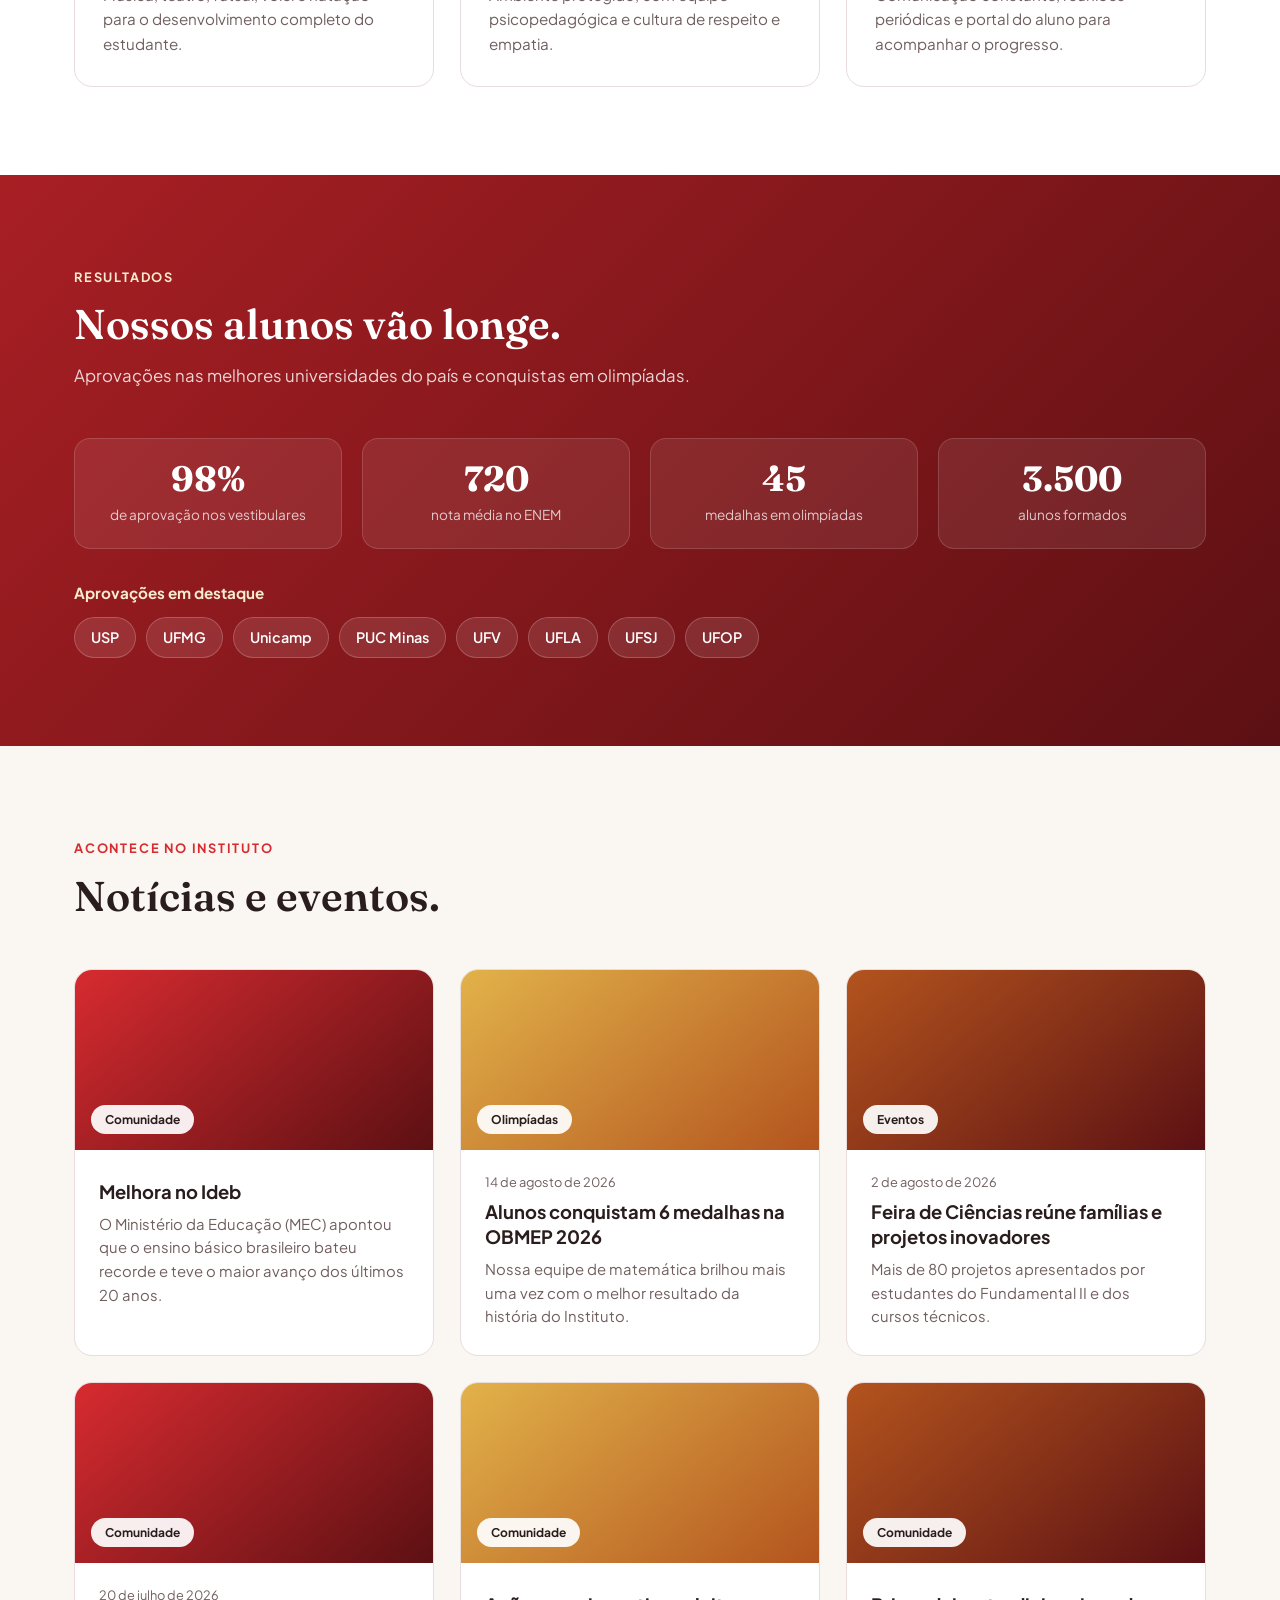
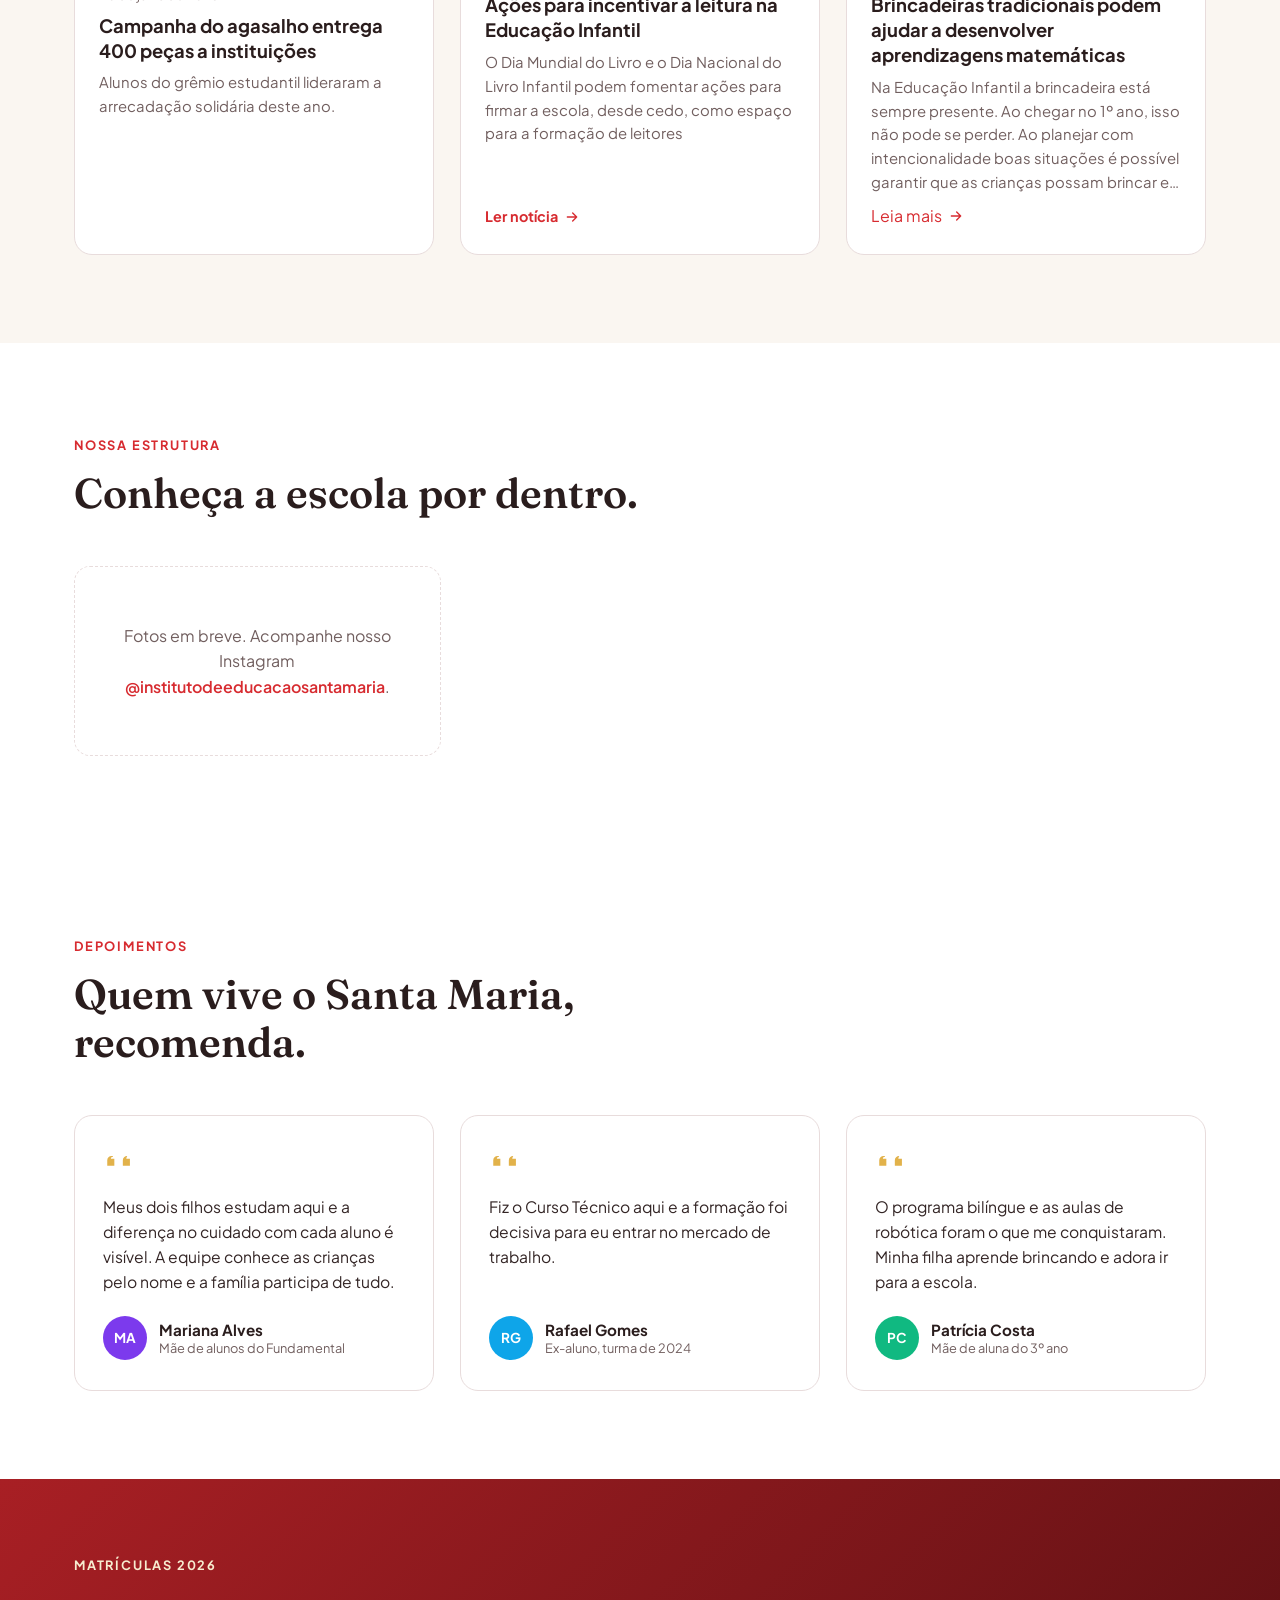
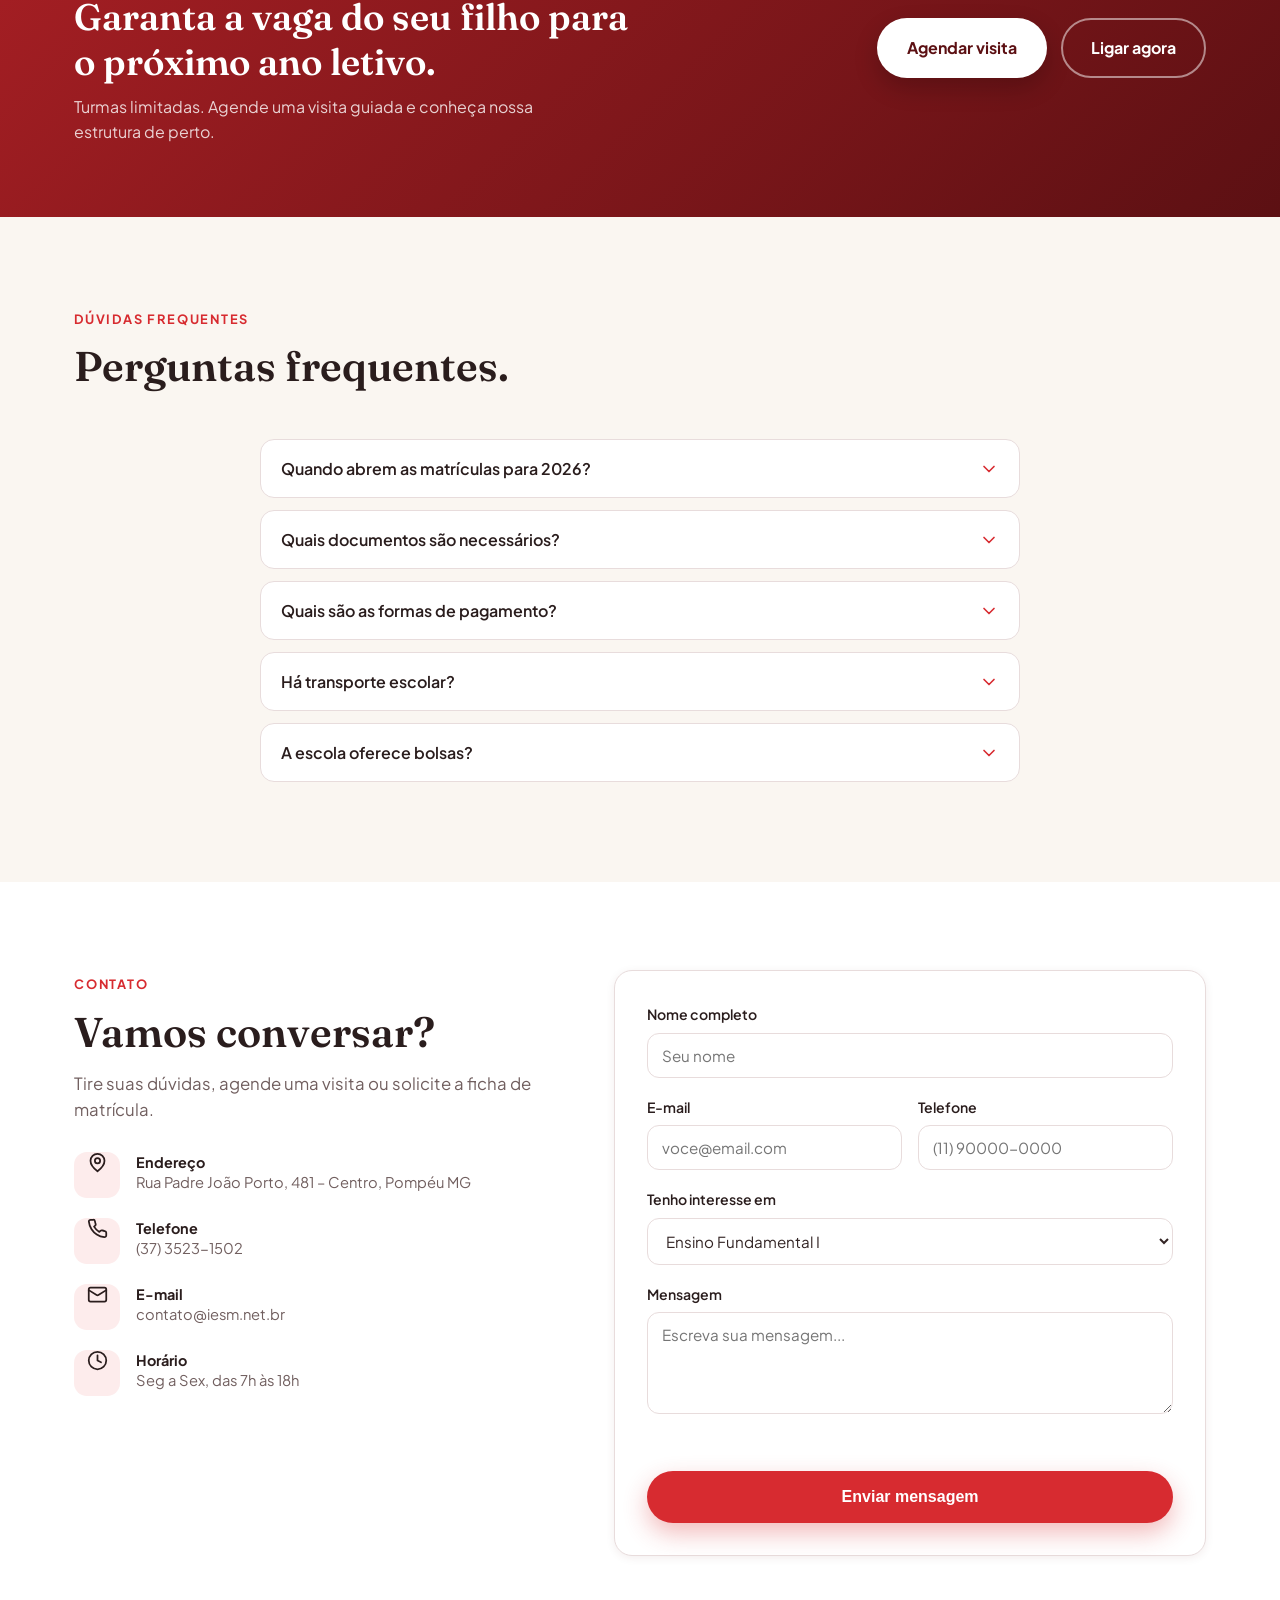
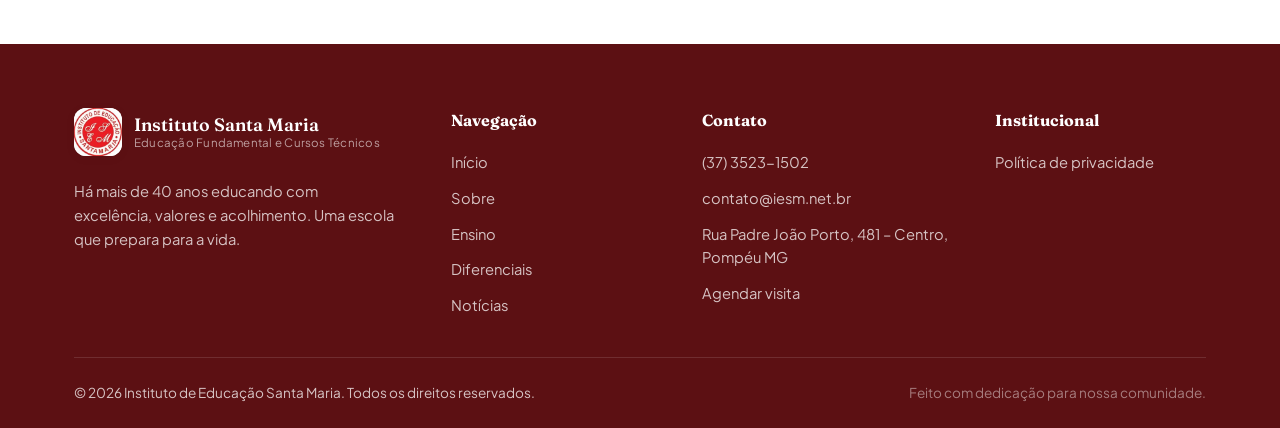
==== commit d401a559: "Substitui Ensino Medio por Cursos Tecnicos (Enfermagem e Seguranca do Trabalho)" ====
--- a/index.html
+++ b/index.html
@@ -3,7 +3,7 @@
 <head>
   <meta charset="UTF-8" />
   <meta name="viewport" content="width=device-width, initial-scale=1.0" />
-  <meta name="description" content="Instituto de Educação Santa Maria — Ensino Fundamental e Médio. Educação de excelência que transforma vidas." />
+  <meta name="description" content="Instituto de Educação Santa Maria — Ensino Fundamental e Cursos Técnicos. Educação de excelência que transforma vidas." />
   <meta name="theme-color" content="#d72b30" />
   <title>Instituto de Educação Santa Maria</title>
   <link rel="icon" type="image/png" href="assets/favicon.png" />
@@ -54,7 +54,7 @@
         </span>
         <span class="brand__text">
           <strong>Instituto Santa Maria</strong>
-          <small>Educação Fundamental e Médio</small>
+          <small>Educação Fundamental e Cursos Técnicos</small>
         </span>
       </a>
 
@@ -91,7 +91,7 @@
           </span>
           <h1 class="hero__title">Educação que <em>transforma</em> vidas, do primeiro ao último ano.</h1>
           <p class="hero__subtitle">
-            Há mais de 40 anos formando estudantes do Ensino Fundamental e Médio com
+            Há mais de 40 anos formando estudantes do Ensino Fundamental aos cursos técnicos com
             excelência acadêmica, valores humanos e uma comunidade acolhedora.
           </p>
           <div class="hero__actions">
@@ -112,7 +112,7 @@
           <div class="hero__card hero__card--main">
             <div class="hero__card-top">
               <span class="hero__tag">Fundamental</span>
-              <span class="hero__tag">Médio</span>
+              <span class="hero__tag">Técnico</span>
             </div>
             <svg viewBox="0 0 360 260" fill="none" class="hero__illustration">
               <rect x="40" y="40" width="120" height="180" rx="14" fill="#ffffff" opacity="0.08"/>
@@ -183,7 +183,7 @@
             <p class="section__lead">
               No Instituto de Educação Santa Maria, acreditamos que a educação vai além do conteúdo:
               é sobre formar pessoas. Por isso, unimos um currículo sólido a um acompanhamento
-              individualizado, do Ensino Fundamental ao Médio.
+                individualizado, do Ensino Fundamental aos cursos técnicos.
             </p>
             <ul class="checklist">
               <li>
@@ -244,9 +244,9 @@
             <div class="level__icon" style="--c:#b3541e">
               <svg viewBox="0 0 24 24" fill="none" stroke="currentColor" stroke-width="1.8" stroke-linecap="round" stroke-linejoin="round"><path d="M22 10 12 5 2 10l10 5 10-5Z"/><path d="M6 12v5c0 1.5 2.7 3 6 3s6-1.5 6-3v-5"/><path d="M22 10v6"/></svg>
             </div>
-            <h3 class="level__title">Ensino Médio</h3>
-            <p class="level__sub">1º ao 3º ano</p>
-            <p class="level__text">Preparação para o ENEM e vestibulares com itinerários formativos, orientação vocacional e simulados.</p>
+            <h3 class="level__title">Cursos Técnicos</h3>
+            <p class="level__sub">Enfermagem e Segurança do Trabalho</p>
+            <p class="level__text">Formação profissional em Enfermagem e Segurança do Trabalho, com aulas práticas, laboratórios e estágio supervisionado.</p>
           </article>
         </div>
       </div>
@@ -417,7 +417,7 @@
               <select id="interesse" name="interesse">
                 <option value="fund1">Ensino Fundamental I</option>
                 <option value="fund2">Ensino Fundamental II</option>
-                <option value="medio">Ensino Médio</option>
+                <option value="medio">Curso Técnico</option>
                 <option value="visita">Agendar visita</option>
                 <option value="outro">Outro assunto</option>
               </select>
@@ -445,7 +445,7 @@
             </span>
             <span class="brand__text">
               <strong>Instituto Santa Maria</strong>
-              <small>Educação Fundamental e Médio</small>
+              <small>Educação Fundamental e Cursos Técnicos</small>
             </span>
           </a>
           <p class="footer__about">Há mais de 40 anos educando com excelência, valores e acolhimento. Uma escola que prepara para a vida.</p>
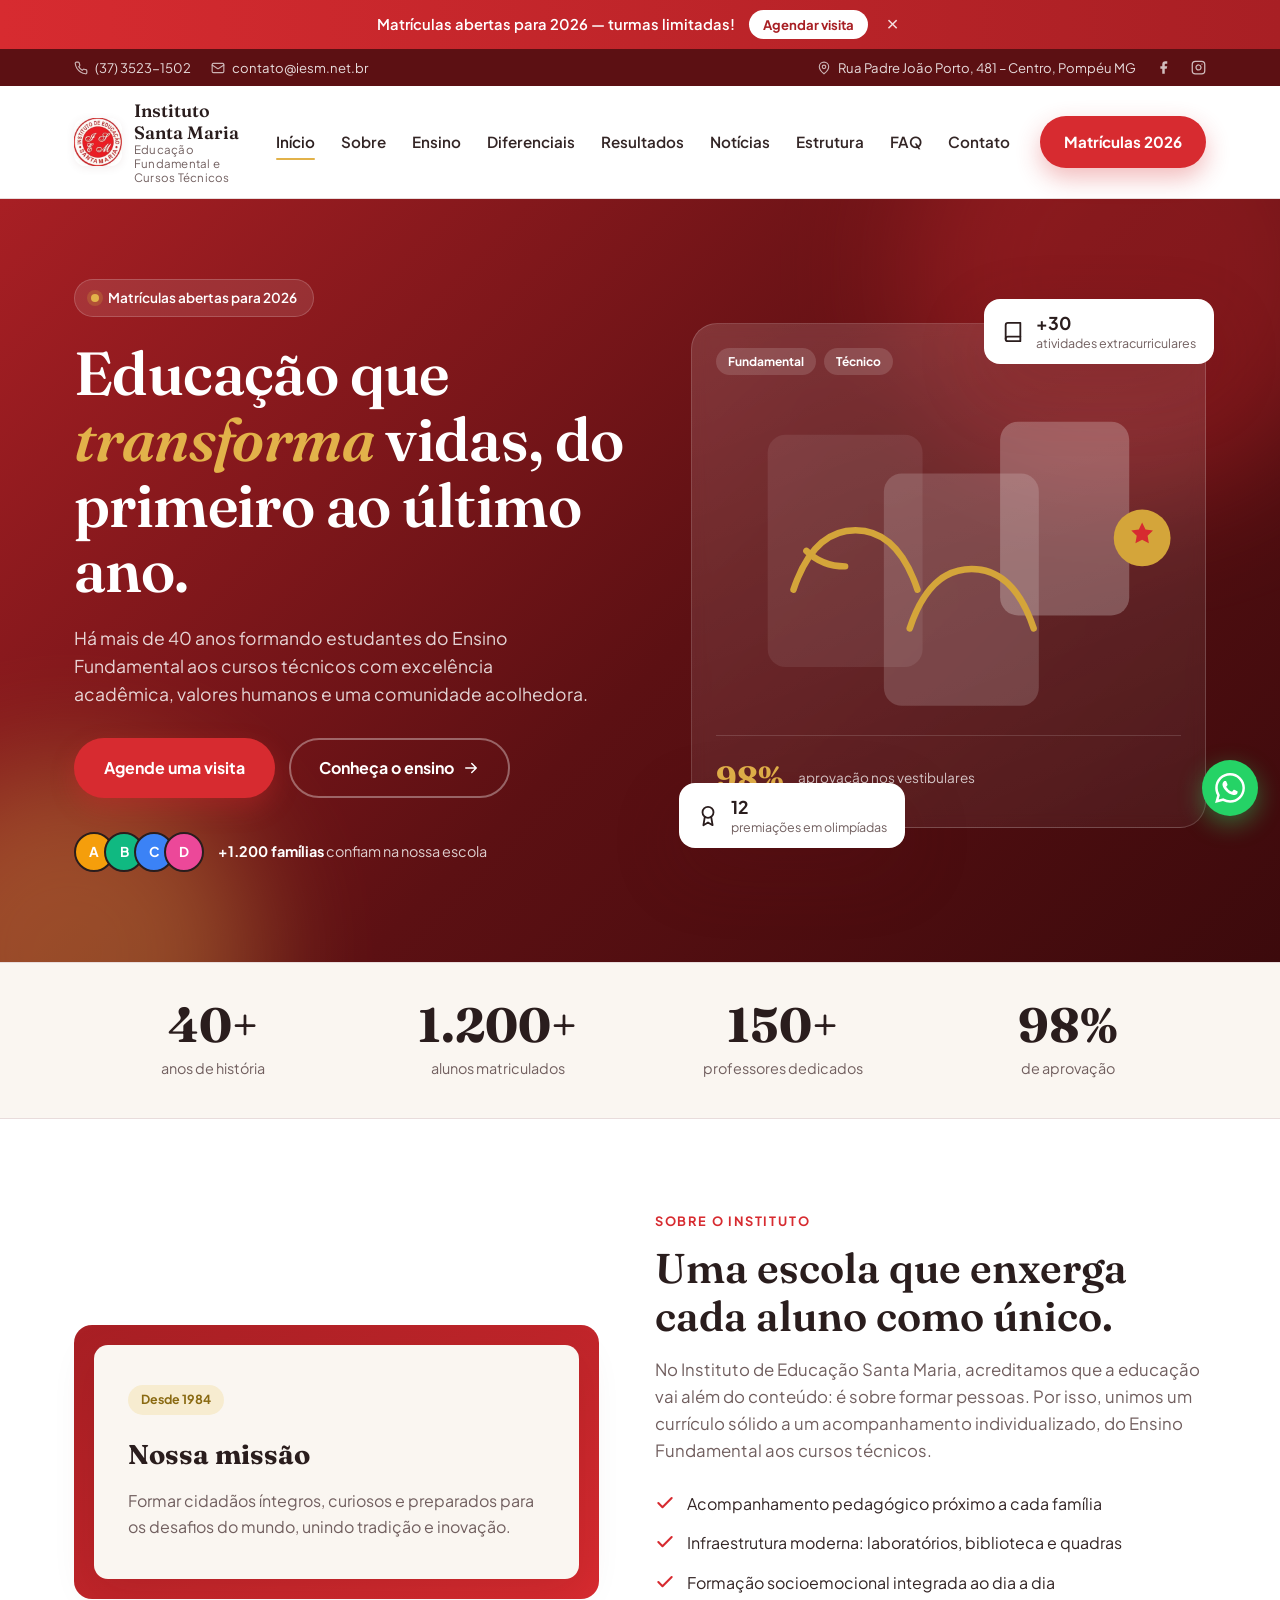
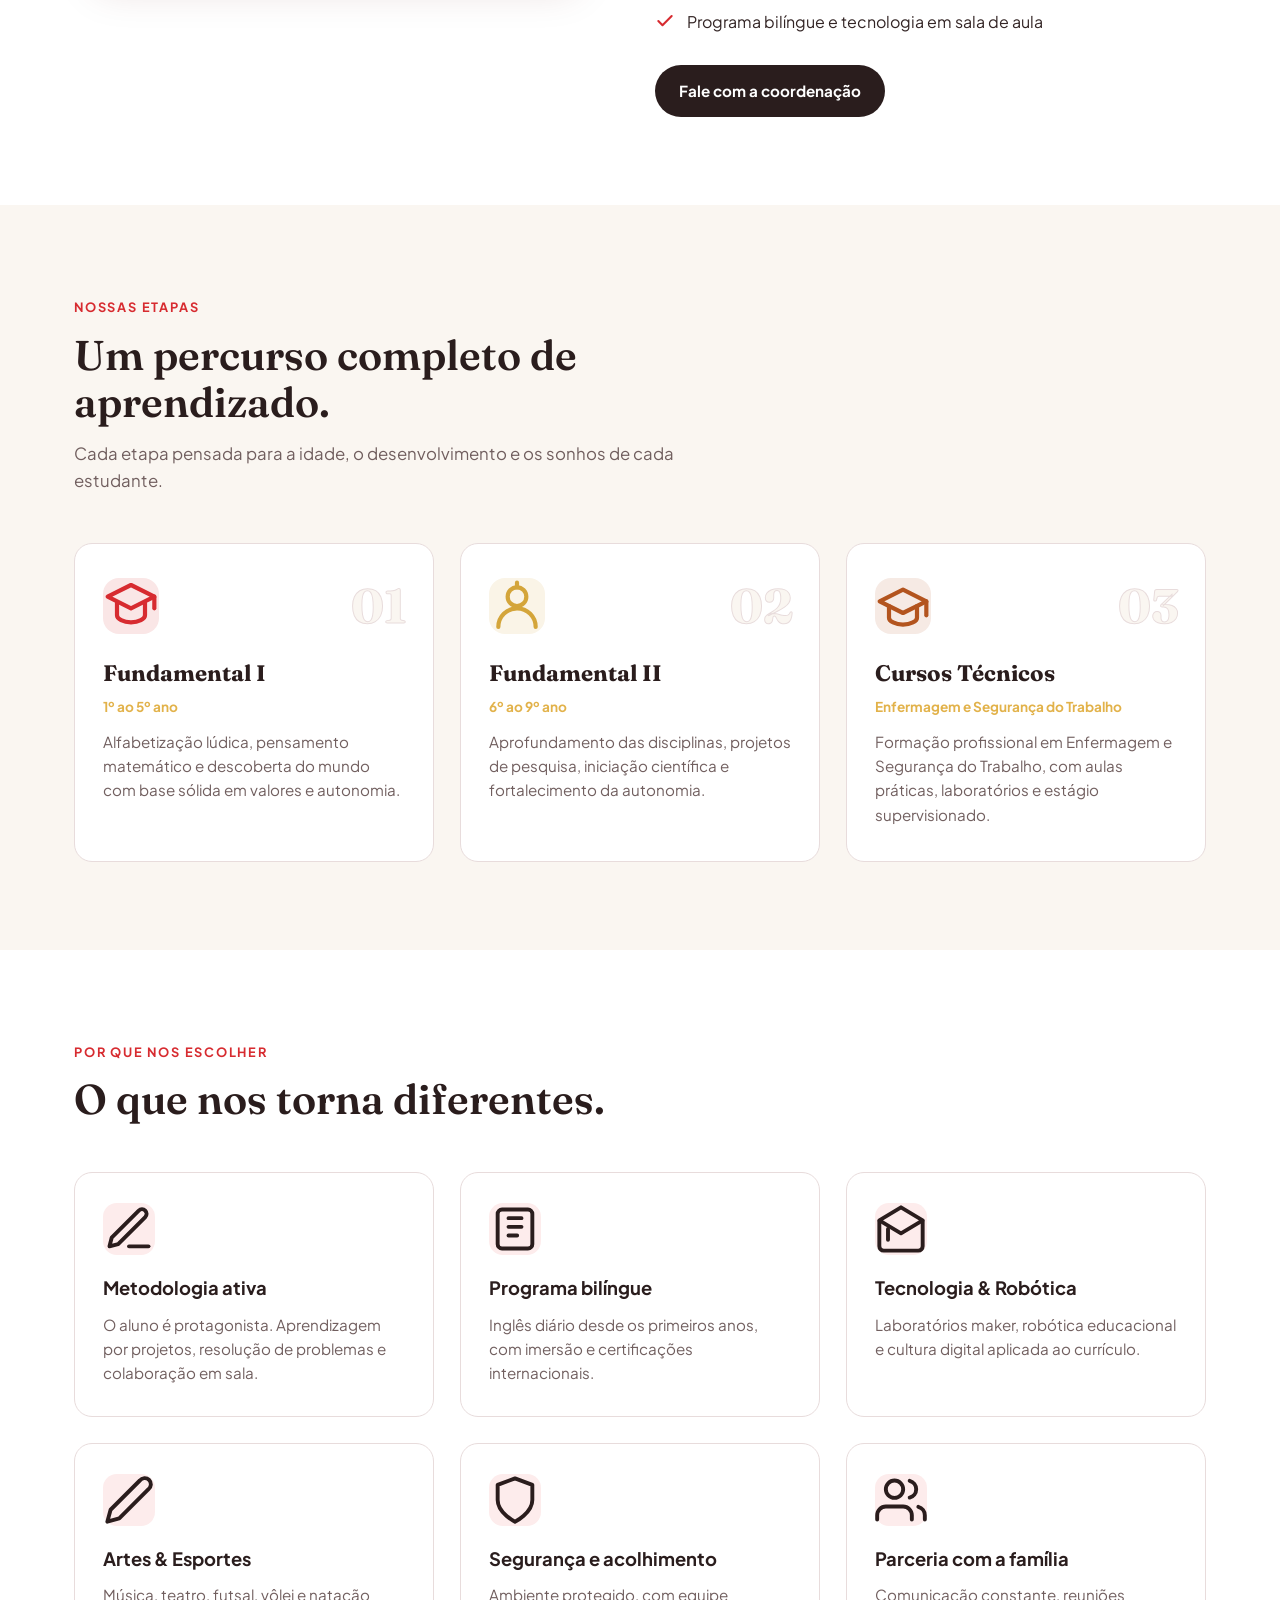
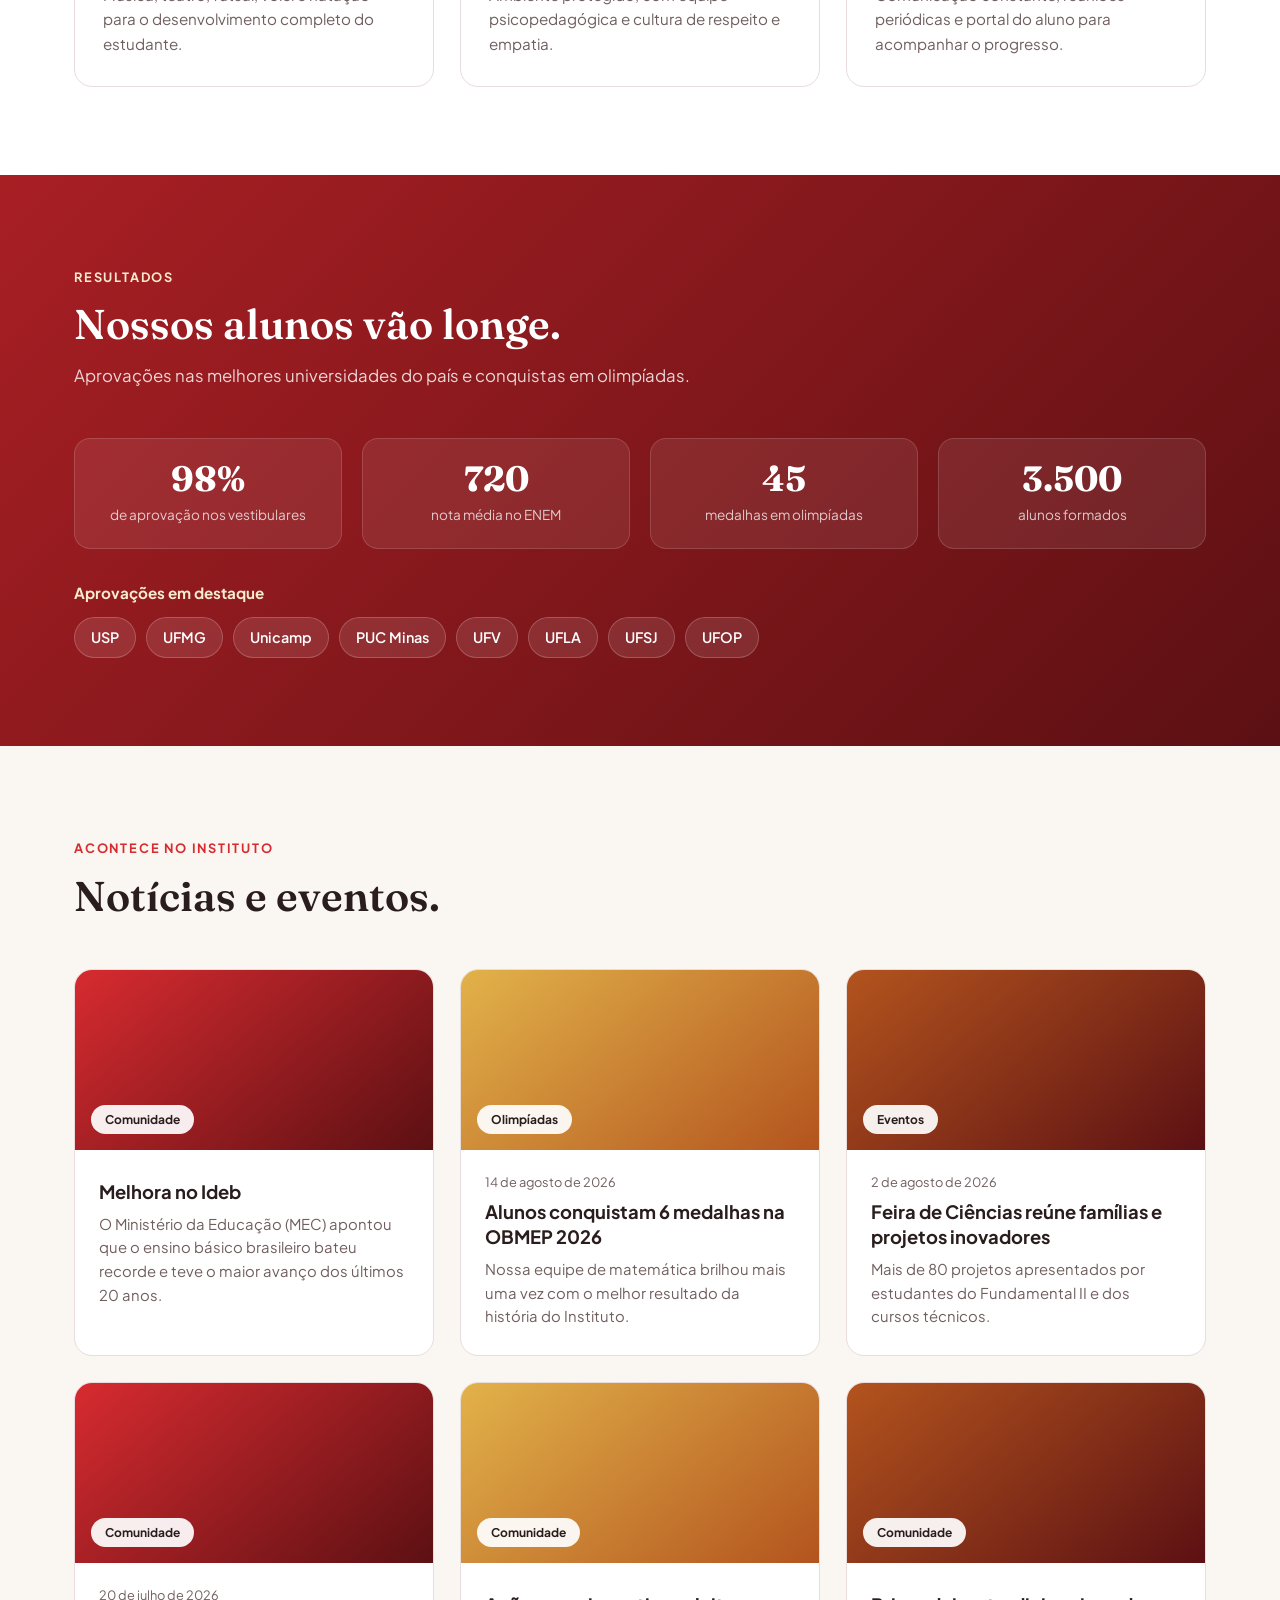
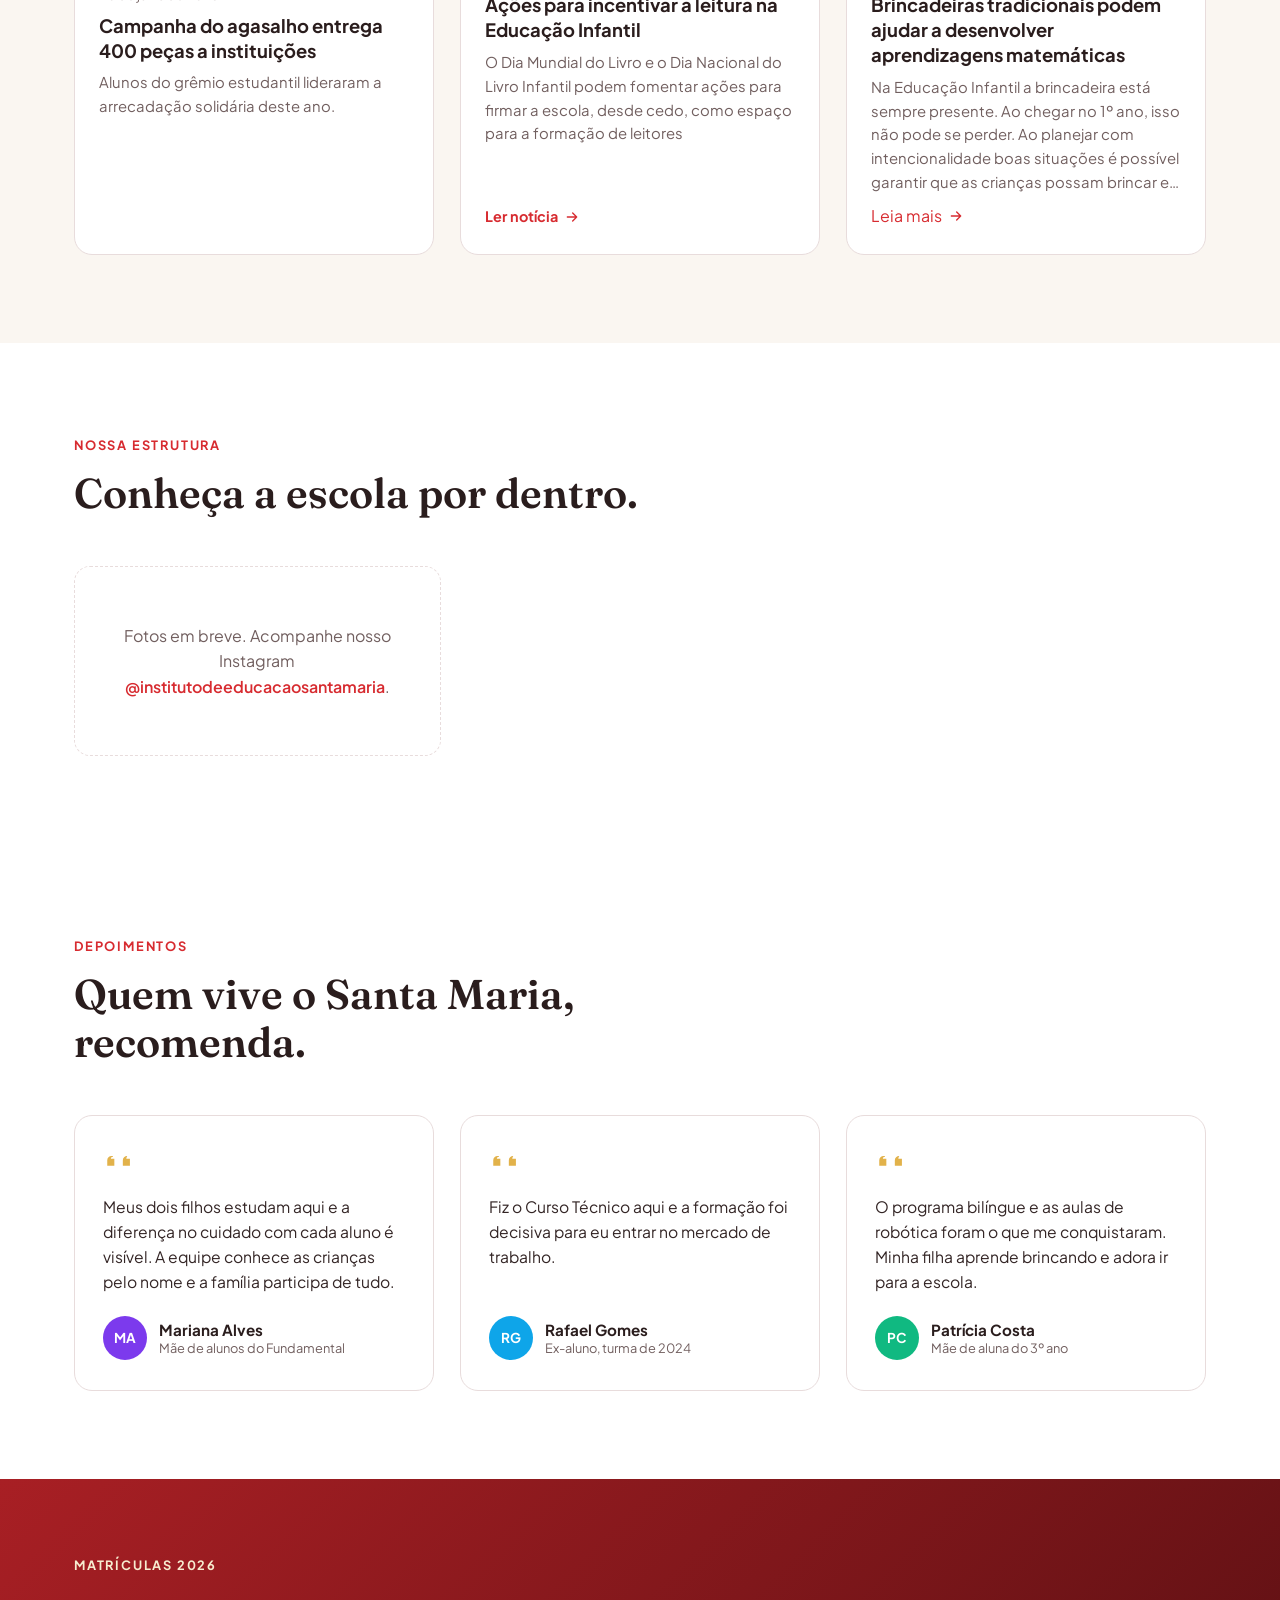
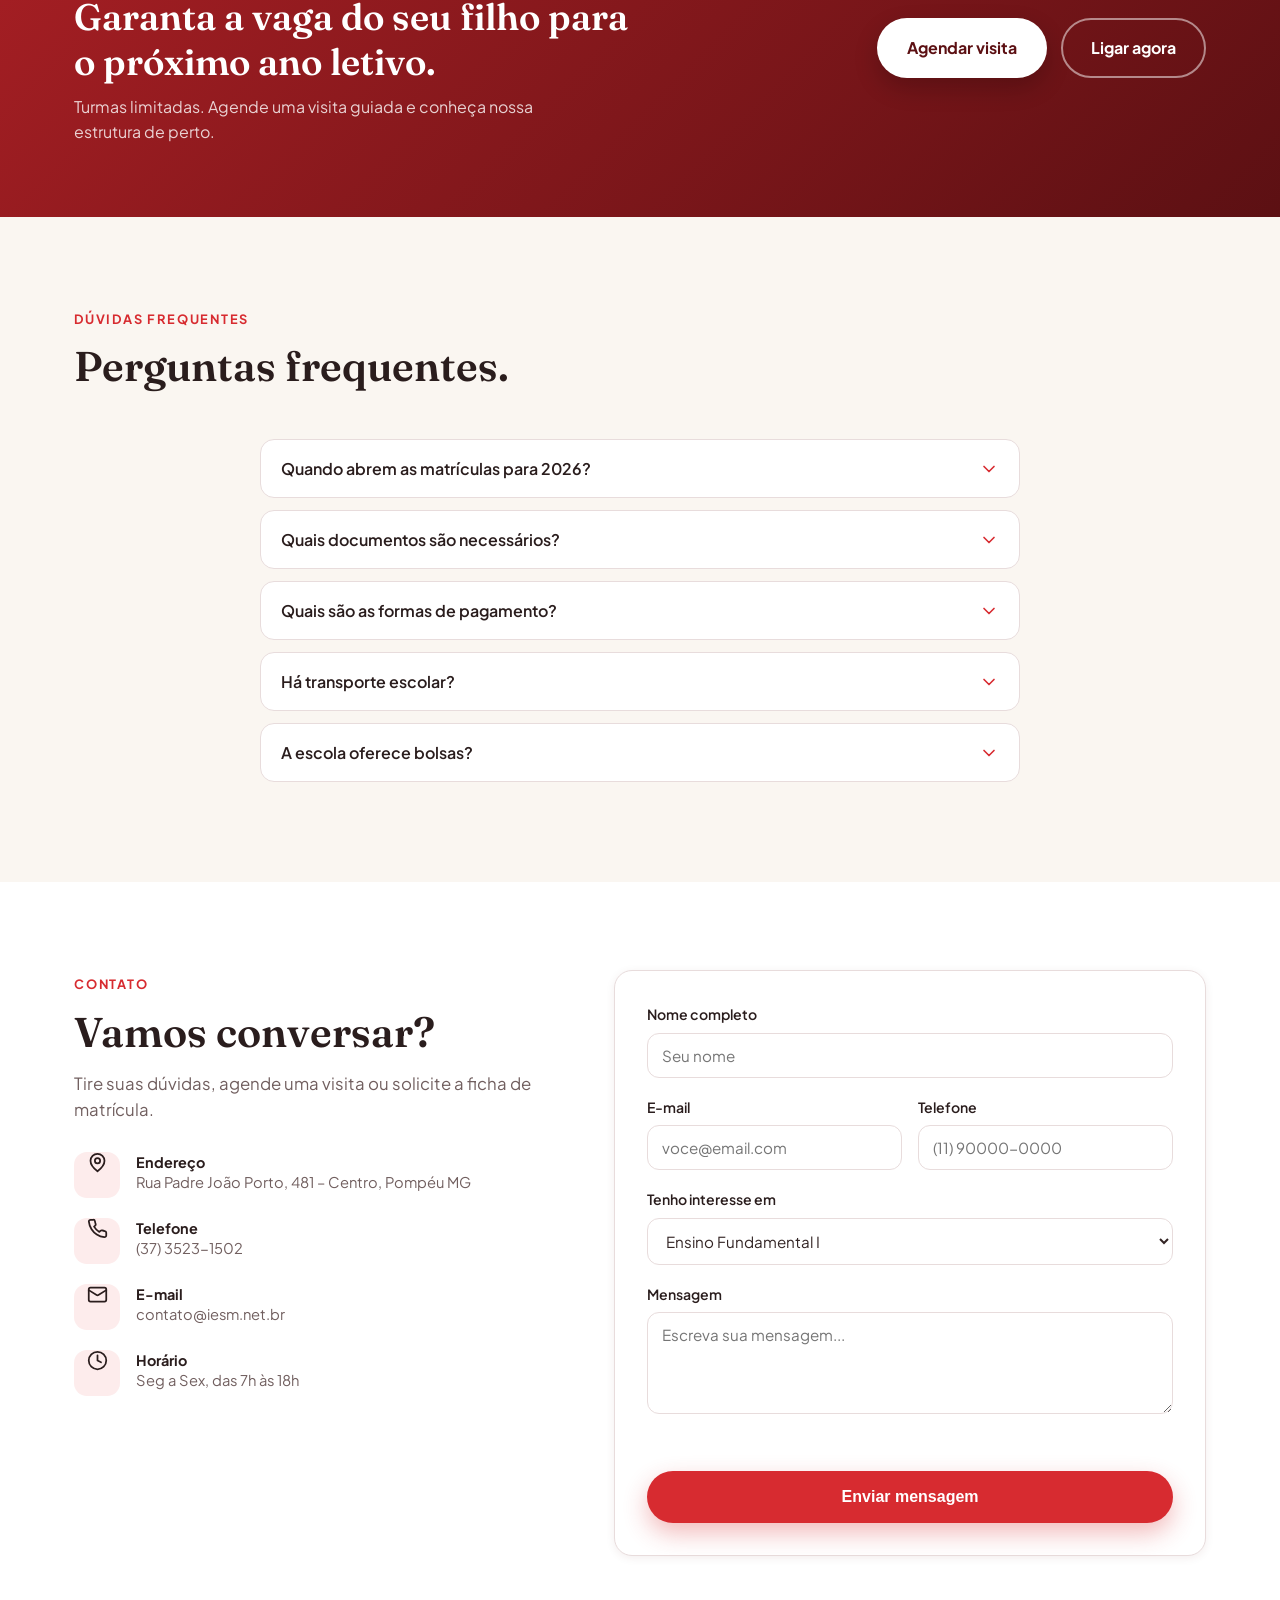
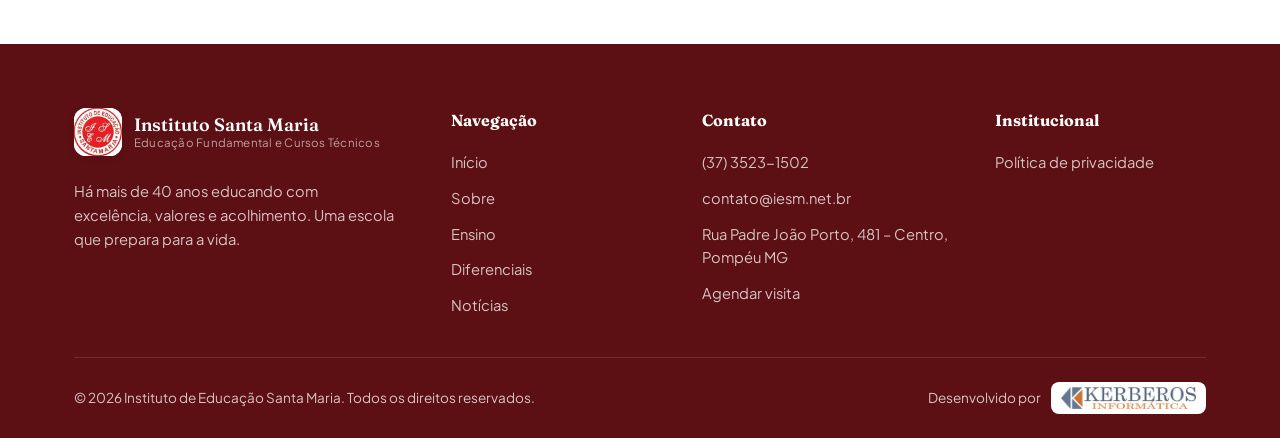
==== commit 32e0d24f: "Rodape: desenvolvido por Kerberos Informatica" ====
--- a/index.html
+++ b/index.html
@@ -10,7 +10,7 @@
   <link rel="preconnect" href="https://fonts.googleapis.com" />
   <link rel="preconnect" href="https://fonts.gstatic.com" crossorigin />
   <link href="https://fonts.googleapis.com/css2?family=Fraunces:opsz,wght@9..144,400;9..144,500;9..144,600;9..144,700&family=Plus+Jakarta+Sans:wght@400;500;600;700;800&display=swap" rel="stylesheet" />
-  <link rel="stylesheet" href="css/style.css?v=4" />
+  <link rel="stylesheet" href="css/style.css?v=6" />
 </head>
 <body>
 
@@ -476,7 +476,10 @@
 
       <div class="footer__bottom">
         <p>© <span id="year"></span> Instituto de Educação Santa Maria. Todos os direitos reservados.</p>
-        <p class="footer__made">Feito com dedicação para nossa comunidade.</p>
+        <a class="footer__dev" href="https://www.kerberosinformatica.com.br" target="_blank" rel="noopener">
+          <span>Desenvolvido por</span>
+          <span class="footer__dev-logo"><img src="assets/logo-kerberos.jpg" alt="Kerberos Informática" /></span>
+        </a>
       </div>
     </div>
   </footer>
--- a/css/style.css
+++ b/css/style.css
@@ -664,19 +664,20 @@
   .nav {
     position: fixed;
     inset: 0;
-    top: 0;
     flex-direction: column;
-    justify-content: center;
-    gap: 20px;
-    background: rgba(18, 40, 63, 0.98);
+    justify-content: flex-start;
+    gap: 14px;
+    background: rgba(92, 16, 19, 0.98);
     backdrop-filter: blur(10px);
+    padding: 96px 28px 40px;
+    overflow-y: auto;
     transform: translateY(-100%);
     transition: transform 0.35s ease;
   }
   .nav.is-open { transform: translateY(0); }
-  .nav__link { color: #fff; font-size: 1.3rem; }
+  .nav__link { color: #fff; font-size: 1.2rem; }
   .nav__link.is-active { color: var(--gold); }
-  .nav__cta { margin-top: 8px; }
+  .nav__cta { margin-top: 12px; align-self: flex-start; }
   .nav-toggle { display: flex; z-index: 60; }
 
   .stats__grid { grid-template-columns: 1fr 1fr; }
@@ -879,3 +880,21 @@
 .page__body p { color: var(--muted); margin: 0 0 14px; line-height: 1.75; }
 .page__body ul { color: var(--muted); line-height: 1.75; padding-left: 20px; margin: 0 0 14px; }
 .page__body a { color: var(--red); font-weight: 600; }
+
+/* ---------- Desenvolvido por (rodapé) ---------- */
+.footer__dev {
+  display: inline-flex;
+  align-items: center;
+  gap: 10px;
+  color: rgba(255, 255, 255, 0.75);
+  font-size: 0.85rem;
+  transition: opacity 0.2s;
+}
+.footer__dev:hover { opacity: 1; }
+.footer__dev-logo {
+  display: inline-flex;
+  background: #fff;
+  border-radius: 8px;
+  padding: 5px 10px;
+}
+.footer__dev-logo img { height: 22px; width: auto; display: block; }
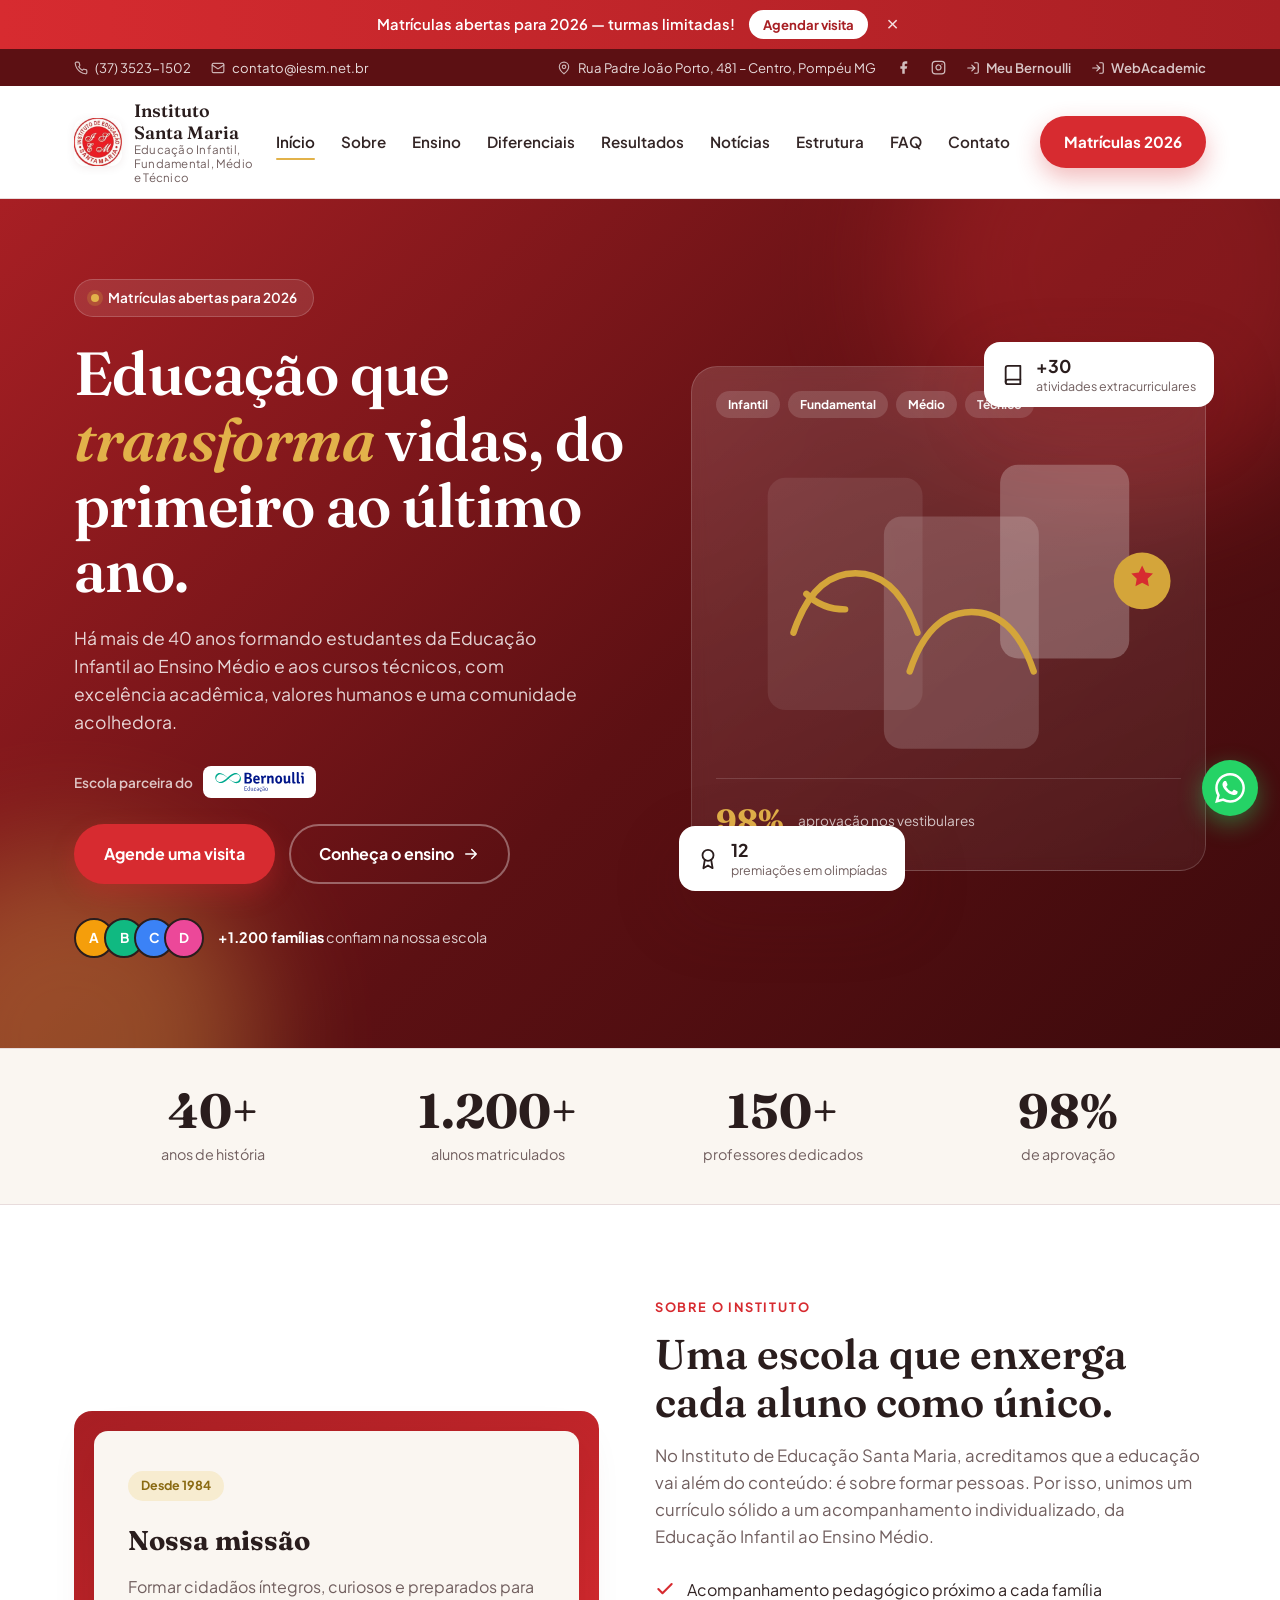
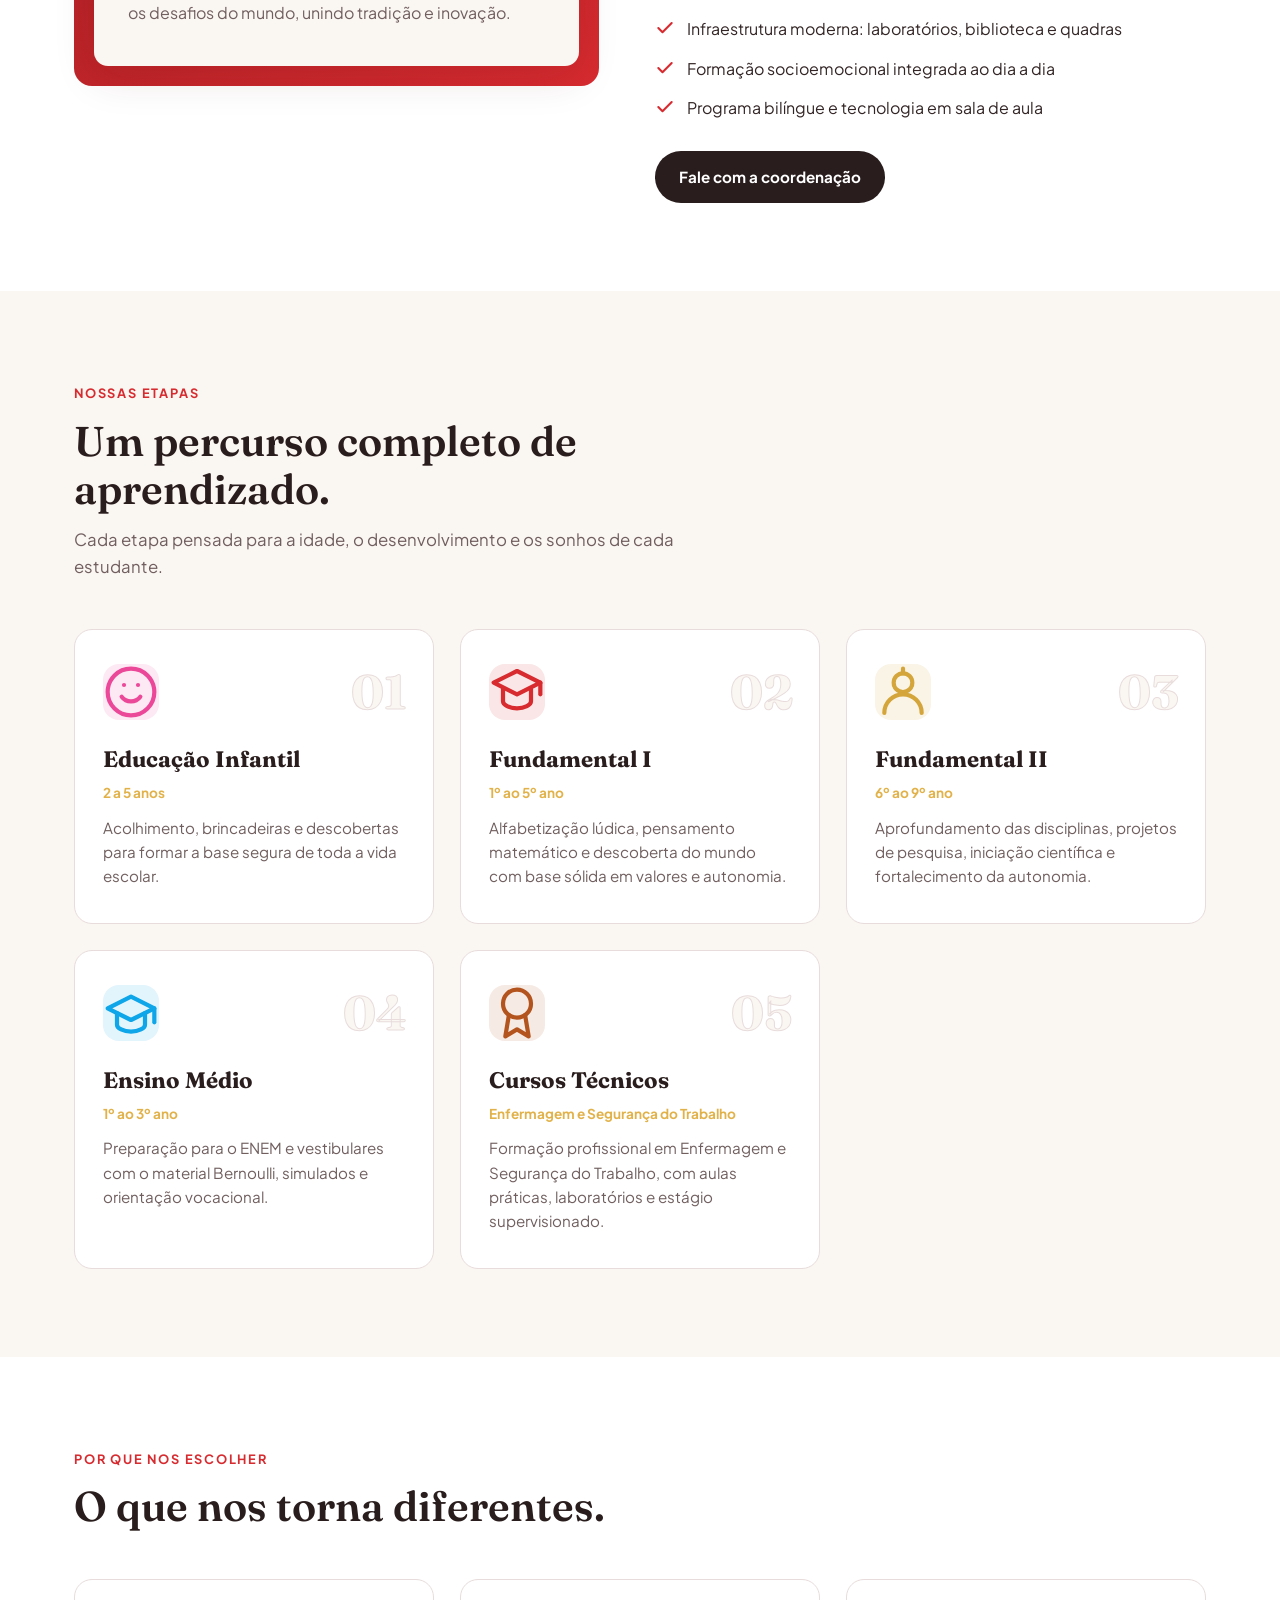
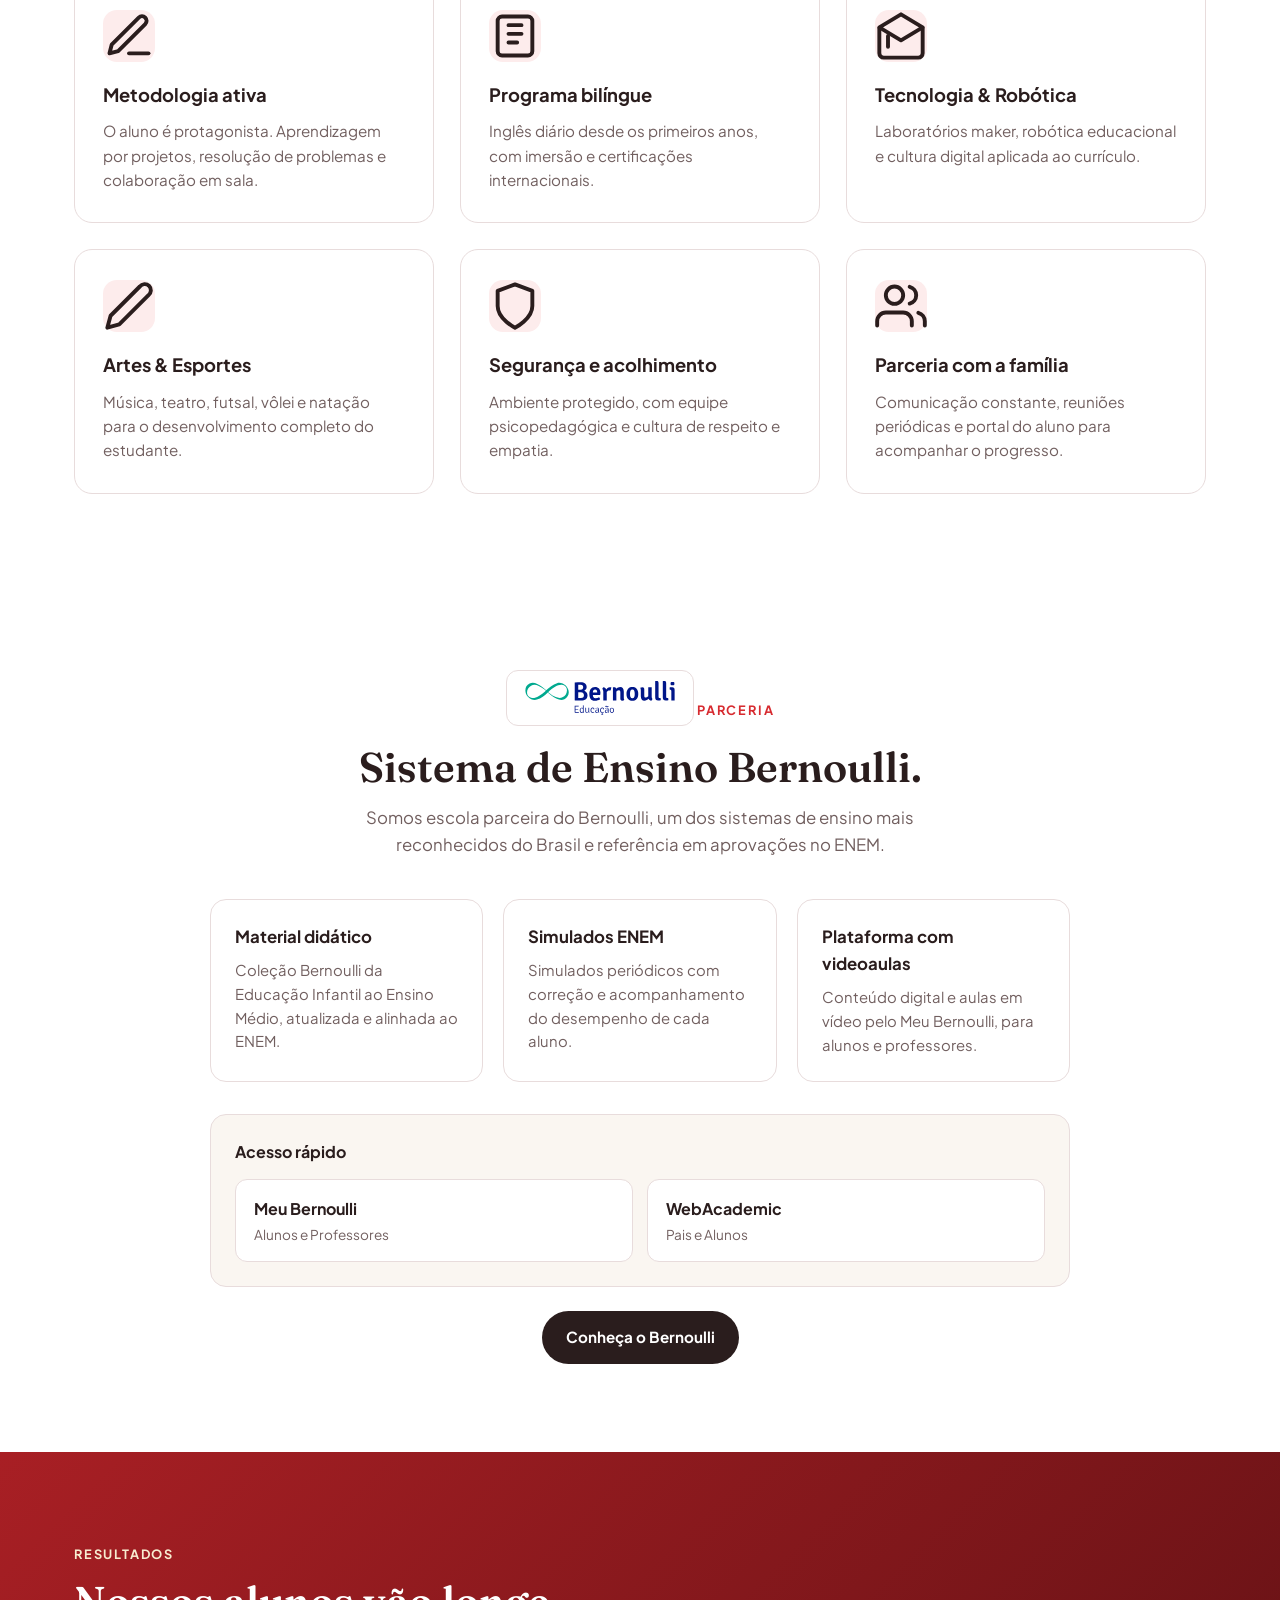
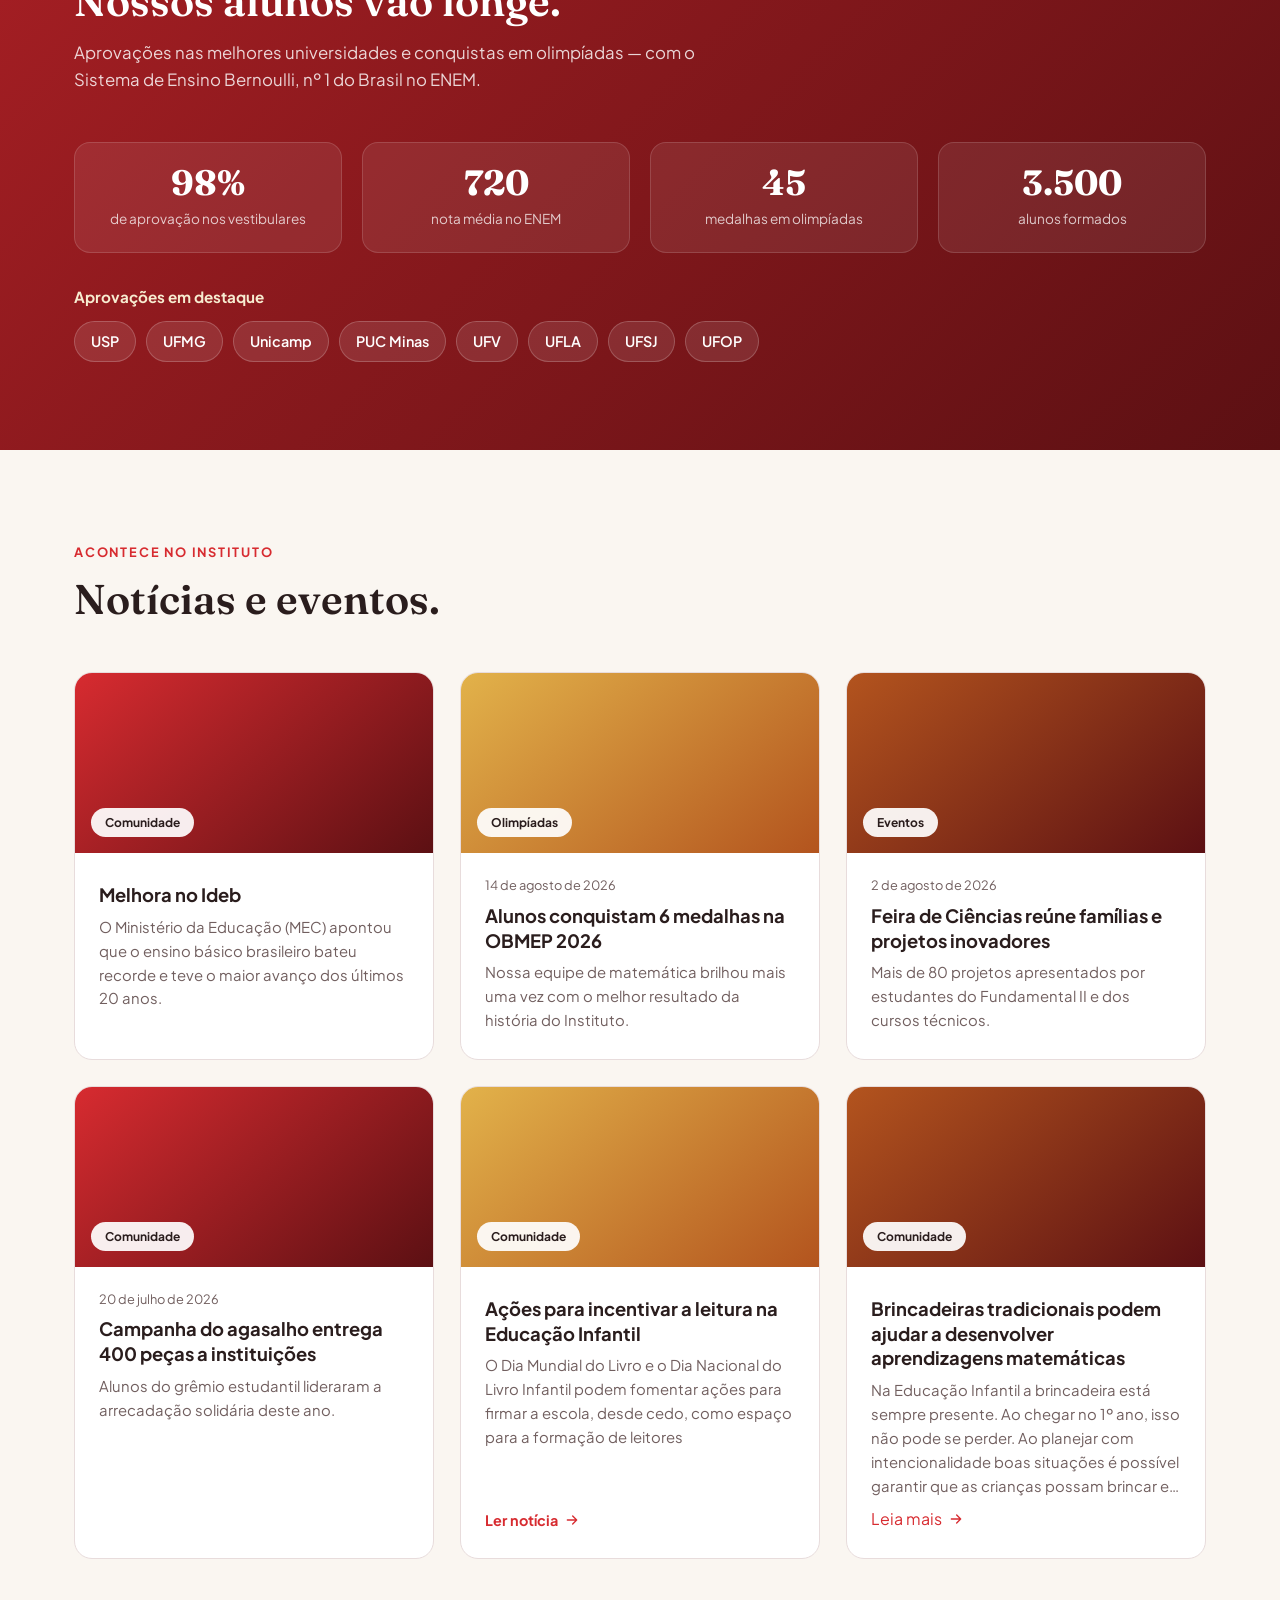
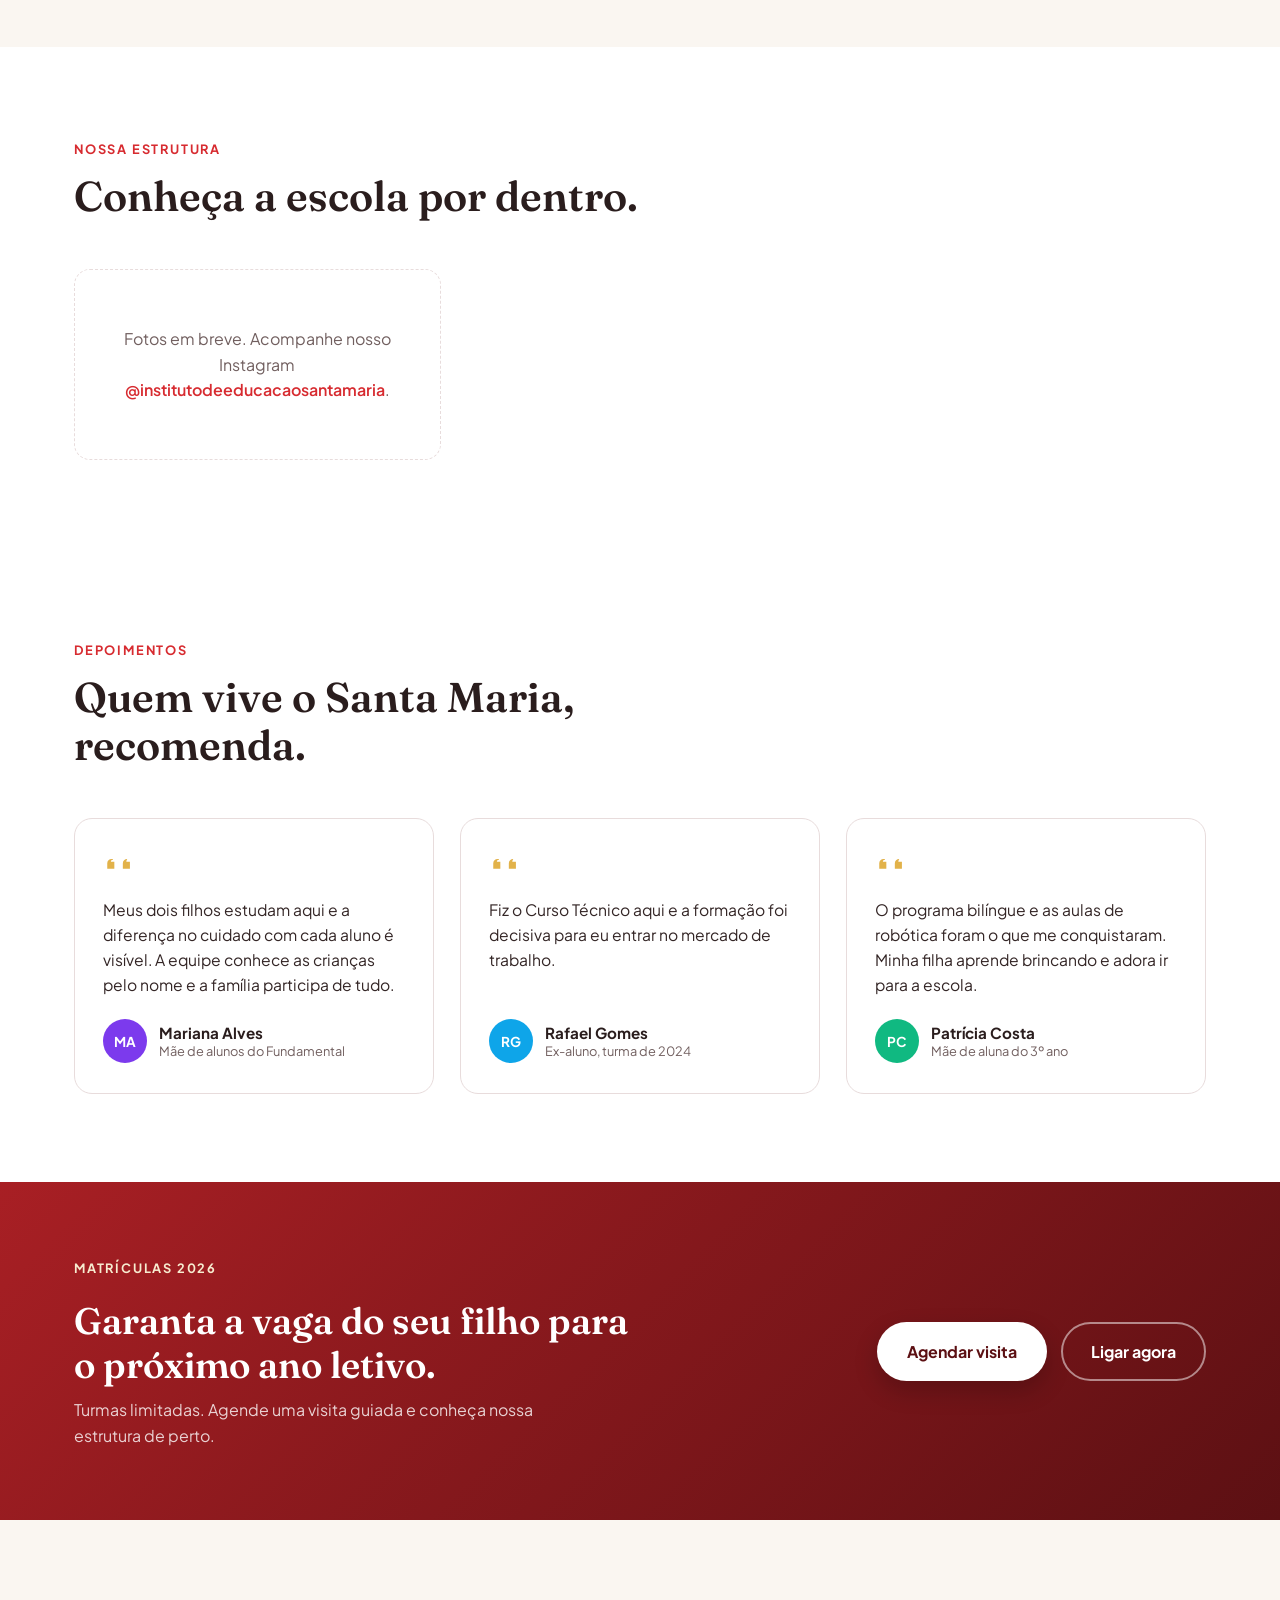
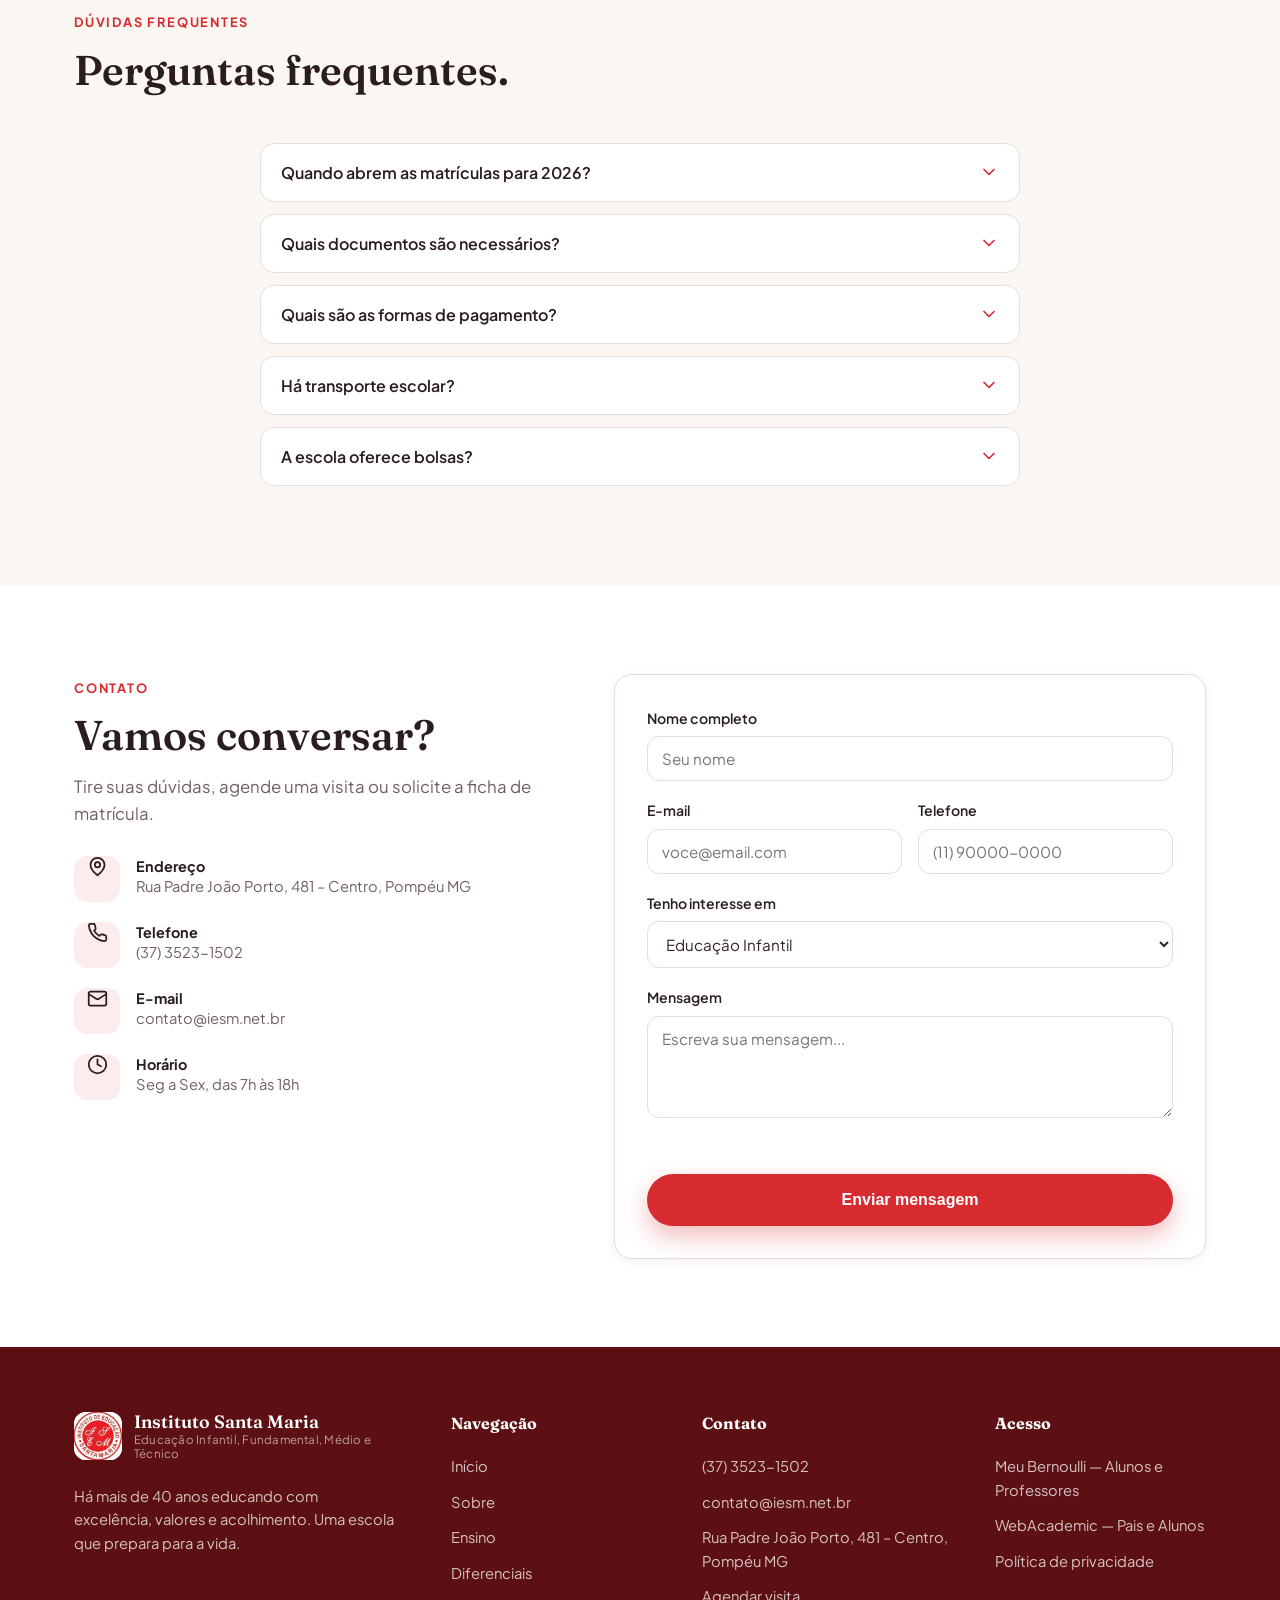
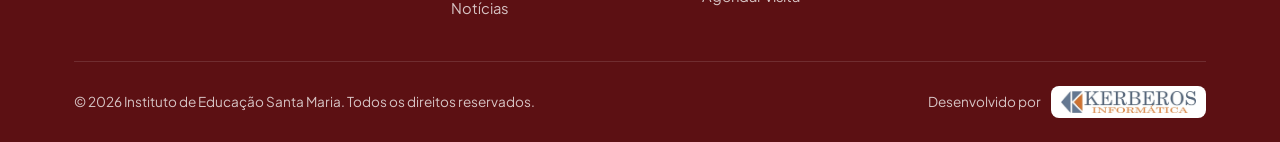
==== commit 0775ed10: "Parceria Bernoulli: selo, secao, etapas (infantil/medio) e portais de acesso" ====
--- a/index.html
+++ b/index.html
@@ -3,14 +3,14 @@
 <head>
   <meta charset="UTF-8" />
   <meta name="viewport" content="width=device-width, initial-scale=1.0" />
-  <meta name="description" content="Instituto de Educação Santa Maria — Ensino Fundamental e Cursos Técnicos. Educação de excelência que transforma vidas." />
+  <meta name="description" content="Instituto de Educação Santa Maria — Educação Infantil, Fundamental, Médio e Cursos Técnicos. Educação de excelência que transforma vidas." />
   <meta name="theme-color" content="#d72b30" />
   <title>Instituto de Educação Santa Maria</title>
   <link rel="icon" type="image/png" href="assets/favicon.png" />
   <link rel="preconnect" href="https://fonts.googleapis.com" />
   <link rel="preconnect" href="https://fonts.gstatic.com" crossorigin />
   <link href="https://fonts.googleapis.com/css2?family=Fraunces:opsz,wght@9..144,400;9..144,500;9..144,600;9..144,700&family=Plus+Jakarta+Sans:wght@400;500;600;700;800&display=swap" rel="stylesheet" />
-  <link rel="stylesheet" href="css/style.css?v=6" />
+  <link rel="stylesheet" href="css/style.css?v=7" />
 </head>
 <body>
 
@@ -41,6 +41,14 @@
         <a class="topbar__link" href="https://instagram.com/institutodeeducacaosantamaria" target="_blank" rel="noopener" aria-label="Instagram">
           <svg class="icon" viewBox="0 0 24 24" fill="none" stroke="currentColor" stroke-width="2" stroke-linecap="round" stroke-linejoin="round"><rect x="2" y="2" width="20" height="20" rx="5"/><path d="M16 11.37A4 4 0 1 1 12.63 8 4 4 0 0 1 16 11.37z"/><line x1="17.5" y1="6.5" x2="17.51" y2="6.5"/></svg>
         </a>
+        <a class="topbar__acesso topbar__item--hide" href="https://mb4.bernoulli.com.br/login" target="_blank" rel="noopener">
+          <svg class="icon" viewBox="0 0 24 24" fill="none" stroke="currentColor" stroke-width="2" stroke-linecap="round" stroke-linejoin="round"><path d="M15 3h4a2 2 0 0 1 2 2v14a2 2 0 0 1-2 2h-4"/><path d="M10 17l5-5-5-5"/><path d="M15 12H3"/></svg>
+          Meu Bernoulli
+        </a>
+        <a class="topbar__acesso topbar__item--hide" href="https://webacademic.com.br/" target="_blank" rel="noopener">
+          <svg class="icon" viewBox="0 0 24 24" fill="none" stroke="currentColor" stroke-width="2" stroke-linecap="round" stroke-linejoin="round"><path d="M15 3h4a2 2 0 0 1 2 2v14a2 2 0 0 1-2 2h-4"/><path d="M10 17l5-5-5-5"/><path d="M15 12H3"/></svg>
+          WebAcademic
+        </a>
       </div>
     </div>
   </div>
@@ -54,7 +62,7 @@
         </span>
         <span class="brand__text">
           <strong>Instituto Santa Maria</strong>
-          <small>Educação Fundamental e Cursos Técnicos</small>
+          <small>Educação Infantil, Fundamental, Médio e Técnico</small>
         </span>
       </a>
 
@@ -91,9 +99,13 @@
           </span>
           <h1 class="hero__title">Educação que <em>transforma</em> vidas, do primeiro ao último ano.</h1>
           <p class="hero__subtitle">
-            Há mais de 40 anos formando estudantes do Ensino Fundamental aos cursos técnicos com
+            Há mais de 40 anos formando estudantes da Educação Infantil ao Ensino Médio e aos cursos técnicos, com
             excelência acadêmica, valores humanos e uma comunidade acolhedora.
           </p>
+          <div class="hero__partner">
+            <span class="hero__partner-label">Escola parceira do</span>
+            <span class="hero__partner-logo"><img src="assets/logo-bernoulli.svg" alt="Bernoulli Sistema de Ensino" /></span>
+          </div>
           <div class="hero__actions">
             <a href="#matricula" class="btn btn--primary btn--lg">Agende uma visita</a>
             <a href="#ensino" class="btn btn--ghost btn--lg">Conheça o ensino
@@ -111,7 +123,9 @@
         <div class="hero__art reveal">
           <div class="hero__card hero__card--main">
             <div class="hero__card-top">
+              <span class="hero__tag">Infantil</span>
               <span class="hero__tag">Fundamental</span>
+              <span class="hero__tag">Médio</span>
               <span class="hero__tag">Técnico</span>
             </div>
             <svg viewBox="0 0 360 260" fill="none" class="hero__illustration">
@@ -183,7 +197,7 @@
             <p class="section__lead">
               No Instituto de Educação Santa Maria, acreditamos que a educação vai além do conteúdo:
               é sobre formar pessoas. Por isso, unimos um currículo sólido a um acompanhamento
-                individualizado, do Ensino Fundamental aos cursos técnicos.
+                individualizado, da Educação Infantil ao Ensino Médio.
             </p>
             <ul class="checklist">
               <li>
@@ -221,6 +235,16 @@
         <div class="levels">
           <article class="level reveal">
             <span class="level__num">01</span>
+            <div class="level__icon" style="--c:#ec4899">
+              <svg viewBox="0 0 24 24" fill="none" stroke="currentColor" stroke-width="1.8" stroke-linecap="round" stroke-linejoin="round"><circle cx="12" cy="12" r="10"/><path d="M8 14s1.5 2 4 2 4-2 4-2"/><line x1="9" y1="9" x2="9.01" y2="9"/><line x1="15" y1="9" x2="15.01" y2="9"/></svg>
+            </div>
+            <h3 class="level__title">Educação Infantil</h3>
+            <p class="level__sub">2 a 5 anos</p>
+            <p class="level__text">Acolhimento, brincadeiras e descobertas para formar a base segura de toda a vida escolar.</p>
+          </article>
+
+          <article class="level reveal">
+            <span class="level__num">02</span>
             <div class="level__icon" style="--c:#d72b30">
               <svg viewBox="0 0 24 24" fill="none" stroke="currentColor" stroke-width="1.8" stroke-linecap="round" stroke-linejoin="round"><path d="M12 3 2 8l10 5 10-5-10-5Z"/><path d="M6 10.6V16c0 1.5 2.7 3 6 3s6-1.5 6-3v-5.4"/><path d="M22 8v5"/></svg>
             </div>
@@ -230,7 +254,7 @@
           </article>
 
           <article class="level reveal">
-            <span class="level__num">02</span>
+            <span class="level__num">03</span>
             <div class="level__icon" style="--c:#d4a53a">
               <svg viewBox="0 0 24 24" fill="none" stroke="currentColor" stroke-width="1.8" stroke-linecap="round" stroke-linejoin="round"><circle cx="12" cy="8" r="4"/><path d="M4 21a8 8 0 0 1 16 0"/><path d="M12 2v2"/></svg>
             </div>
@@ -240,9 +264,19 @@
           </article>
 
           <article class="level reveal">
-            <span class="level__num">03</span>
+            <span class="level__num">04</span>
+            <div class="level__icon" style="--c:#0ea5e9">
+              <svg viewBox="0 0 24 24" fill="none" stroke="currentColor" stroke-width="1.8" stroke-linecap="round" stroke-linejoin="round"><path d="M22 10 12 5 2 10l10 5 10-5Z"/><path d="M6 12v5c0 1.5 2.7 3 6 3s6-1.5 6-3v-5"/><path d="M22 10v6"/></svg>
+            </div>
+            <h3 class="level__title">Ensino Médio</h3>
+            <p class="level__sub">1º ao 3º ano</p>
+            <p class="level__text">Preparação para o ENEM e vestibulares com o material Bernoulli, simulados e orientação vocacional.</p>
+          </article>
+
+          <article class="level reveal">
+            <span class="level__num">05</span>
             <div class="level__icon" style="--c:#b3541e">
-              <svg viewBox="0 0 24 24" fill="none" stroke="currentColor" stroke-width="1.8" stroke-linecap="round" stroke-linejoin="round"><path d="M22 10 12 5 2 10l10 5 10-5Z"/><path d="M6 12v5c0 1.5 2.7 3 6 3s6-1.5 6-3v-5"/><path d="M22 10v6"/></svg>
+              <svg viewBox="0 0 24 24" fill="none" stroke="currentColor" stroke-width="1.8" stroke-linecap="round" stroke-linejoin="round"><circle cx="12" cy="8" r="6"/><path d="M15.477 12.89 17 22l-5-3-5 3 1.523-9.11"/></svg>
             </div>
             <h3 class="level__title">Cursos Técnicos</h3>
             <p class="level__sub">Enfermagem e Segurança do Trabalho</p>
@@ -295,13 +329,58 @@
       </div>
     </section>
 
+    <!-- ===== Sistema de Ensino Bernoulli ===== -->
+    <section class="section" id="bernoulli">
+      <div class="container">
+        <div class="bernoulli">
+          <div class="bernoulli__head reveal">
+            <span class="bernoulli__logo"><img src="assets/logo-bernoulli.svg" alt="Bernoulli Sistema de Ensino" /></span>
+            <span class="kicker">Parceria</span>
+            <h2 class="section__title">Sistema de Ensino Bernoulli.</h2>
+            <p class="section__lead">Somos escola parceira do Bernoulli, um dos sistemas de ensino mais reconhecidos do Brasil e referência em aprovações no ENEM.</p>
+          </div>
+
+          <div class="bernoulli__grid">
+            <div class="bernoulli__item reveal">
+              <h3>Material didático</h3>
+              <p>Coleção Bernoulli da Educação Infantil ao Ensino Médio, atualizada e alinhada ao ENEM.</p>
+            </div>
+            <div class="bernoulli__item reveal">
+              <h3>Simulados ENEM</h3>
+              <p>Simulados periódicos com correção e acompanhamento do desempenho de cada aluno.</p>
+            </div>
+            <div class="bernoulli__item reveal">
+              <h3>Plataforma com videoaulas</h3>
+              <p>Conteúdo digital e aulas em vídeo pelo Meu Bernoulli, para alunos e professores.</p>
+            </div>
+          </div>
+
+          <div class="bernoulli__acesso reveal">
+            <h3>Acesso rápido</h3>
+            <div class="bernoulli__links">
+              <a href="https://mb4.bernoulli.com.br/login" target="_blank" rel="noopener" class="bernoulli__link">
+                <strong>Meu Bernoulli</strong>
+                <span>Alunos e Professores</span>
+              </a>
+              <a href="https://webacademic.com.br/" target="_blank" rel="noopener" class="bernoulli__link">
+                <strong>WebAcademic</strong>
+                <span>Pais e Alunos</span>
+              </a>
+            </div>
+          </div>
+
+          <a href="https://www.bernoulli.com.br/sistema-de-ensino/" target="_blank" rel="noopener" class="btn btn--secondary">Conheça o Bernoulli</a>
+        </div>
+      </div>
+    </section>
+
     <!-- ===== Resultados ===== -->
     <section class="section section--results" id="resultados">
       <div class="container">
         <div class="section__head reveal">
           <span class="kicker">Resultados</span>
           <h2 class="section__title">Nossos alunos vão longe.</h2>
-          <p class="section__lead">Aprovações nas melhores universidades do país e conquistas em olimpíadas.</p>
+          <p class="section__lead">Aprovações nas melhores universidades e conquistas em olimpíadas — com o Sistema de Ensino Bernoulli, nº 1 do Brasil no ENEM.</p>
         </div>
         <div class="results" id="resultsGrid"></div>
       </div>
@@ -415,9 +494,11 @@
             <div class="field">
               <label for="interesse">Tenho interesse em</label>
               <select id="interesse" name="interesse">
+                <option value="infantil">Educação Infantil</option>
                 <option value="fund1">Ensino Fundamental I</option>
                 <option value="fund2">Ensino Fundamental II</option>
-                <option value="medio">Curso Técnico</option>
+                <option value="medio">Ensino Médio</option>
+                <option value="tecnico">Curso Técnico</option>
                 <option value="visita">Agendar visita</option>
                 <option value="outro">Outro assunto</option>
               </select>
@@ -445,7 +526,7 @@
             </span>
             <span class="brand__text">
               <strong>Instituto Santa Maria</strong>
-              <small>Educação Fundamental e Cursos Técnicos</small>
+              <small>Educação Infantil, Fundamental, Médio e Técnico</small>
             </span>
           </a>
           <p class="footer__about">Há mais de 40 anos educando com excelência, valores e acolhimento. Uma escola que prepara para a vida.</p>
@@ -469,7 +550,9 @@
         </div>
 
         <div class="footer__col">
-          <h4>Institucional</h4>
+          <h4>Acesso</h4>
+          <a href="https://mb4.bernoulli.com.br/login" target="_blank" rel="noopener">Meu Bernoulli — Alunos e Professores</a>
+          <a href="https://webacademic.com.br/" target="_blank" rel="noopener">WebAcademic — Pais e Alunos</a>
           <a href="politica-de-privacidade.html">Política de privacidade</a>
         </div>
       </div>
--- a/css/style.css
+++ b/css/style.css
@@ -898,3 +898,89 @@
   padding: 5px 10px;
 }
 .footer__dev-logo img { height: 22px; width: auto; display: block; }
+
+/* ---------- Selo de parceria no hero ---------- */
+.hero__partner {
+  display: inline-flex;
+  align-items: center;
+  gap: 10px;
+  margin-bottom: 26px;
+  font-size: 0.85rem;
+  color: rgba(255, 255, 255, 0.75);
+}
+.hero__partner-label { font-weight: 600; }
+.hero__partner-logo {
+  display: inline-flex;
+  background: #fff;
+  border-radius: 8px;
+  padding: 6px 12px;
+}
+.hero__partner-logo img { height: 20px; width: auto; }
+
+/* ---------- Topbar: acesso ---------- */
+.topbar__acesso {
+  display: inline-flex;
+  align-items: center;
+  gap: 6px;
+  font-weight: 600;
+  opacity: 0.9;
+  transition: opacity 0.2s, color 0.2s;
+}
+.topbar__acesso:hover { opacity: 1; color: var(--gold-soft); }
+.topbar__acesso .icon { width: 14px; height: 14px; }
+
+/* ---------- Seção Bernoulli ---------- */
+.bernoulli { max-width: 860px; margin-inline: auto; text-align: center; }
+.bernoulli__head { max-width: 640px; margin: 0 auto 40px; }
+.bernoulli__logo {
+  display: inline-flex;
+  background: #fff;
+  border: 1px solid var(--line);
+  border-radius: 12px;
+  padding: 10px 18px;
+  margin-bottom: 18px;
+}
+.bernoulli__logo img { height: 34px; width: auto; }
+.bernoulli__grid {
+  display: grid;
+  grid-template-columns: repeat(3, 1fr);
+  gap: 20px;
+  margin-bottom: 32px;
+  text-align: left;
+}
+.bernoulli__item {
+  background: #fff;
+  border: 1px solid var(--line);
+  border-radius: 16px;
+  padding: 24px;
+}
+.bernoulli__item h3 { color: var(--heading); font-size: 1.05rem; margin: 0 0 8px; }
+.bernoulli__item p { color: var(--muted); margin: 0; font-size: 0.93rem; }
+.bernoulli__acesso {
+  background: var(--cream);
+  border: 1px solid var(--line);
+  border-radius: 16px;
+  padding: 24px;
+  margin-bottom: 24px;
+  text-align: left;
+}
+.bernoulli__acesso h3 { color: var(--heading); font-size: 1rem; margin: 0 0 14px; }
+.bernoulli__links { display: grid; grid-template-columns: repeat(2, 1fr); gap: 14px; }
+.bernoulli__link {
+  display: flex;
+  flex-direction: column;
+  gap: 2px;
+  background: #fff;
+  border: 1px solid var(--line);
+  border-radius: 12px;
+  padding: 16px 18px;
+  transition: border-color 0.2s, box-shadow 0.2s;
+}
+.bernoulli__link:hover { border-color: var(--red); box-shadow: var(--shadow-sm); }
+.bernoulli__link strong { color: var(--heading); }
+.bernoulli__link span { color: var(--muted); font-size: 0.85rem; }
+
+@media (max-width: 760px) {
+  .bernoulli__grid { grid-template-columns: 1fr; }
+  .bernoulli__links { grid-template-columns: 1fr; }
+}
